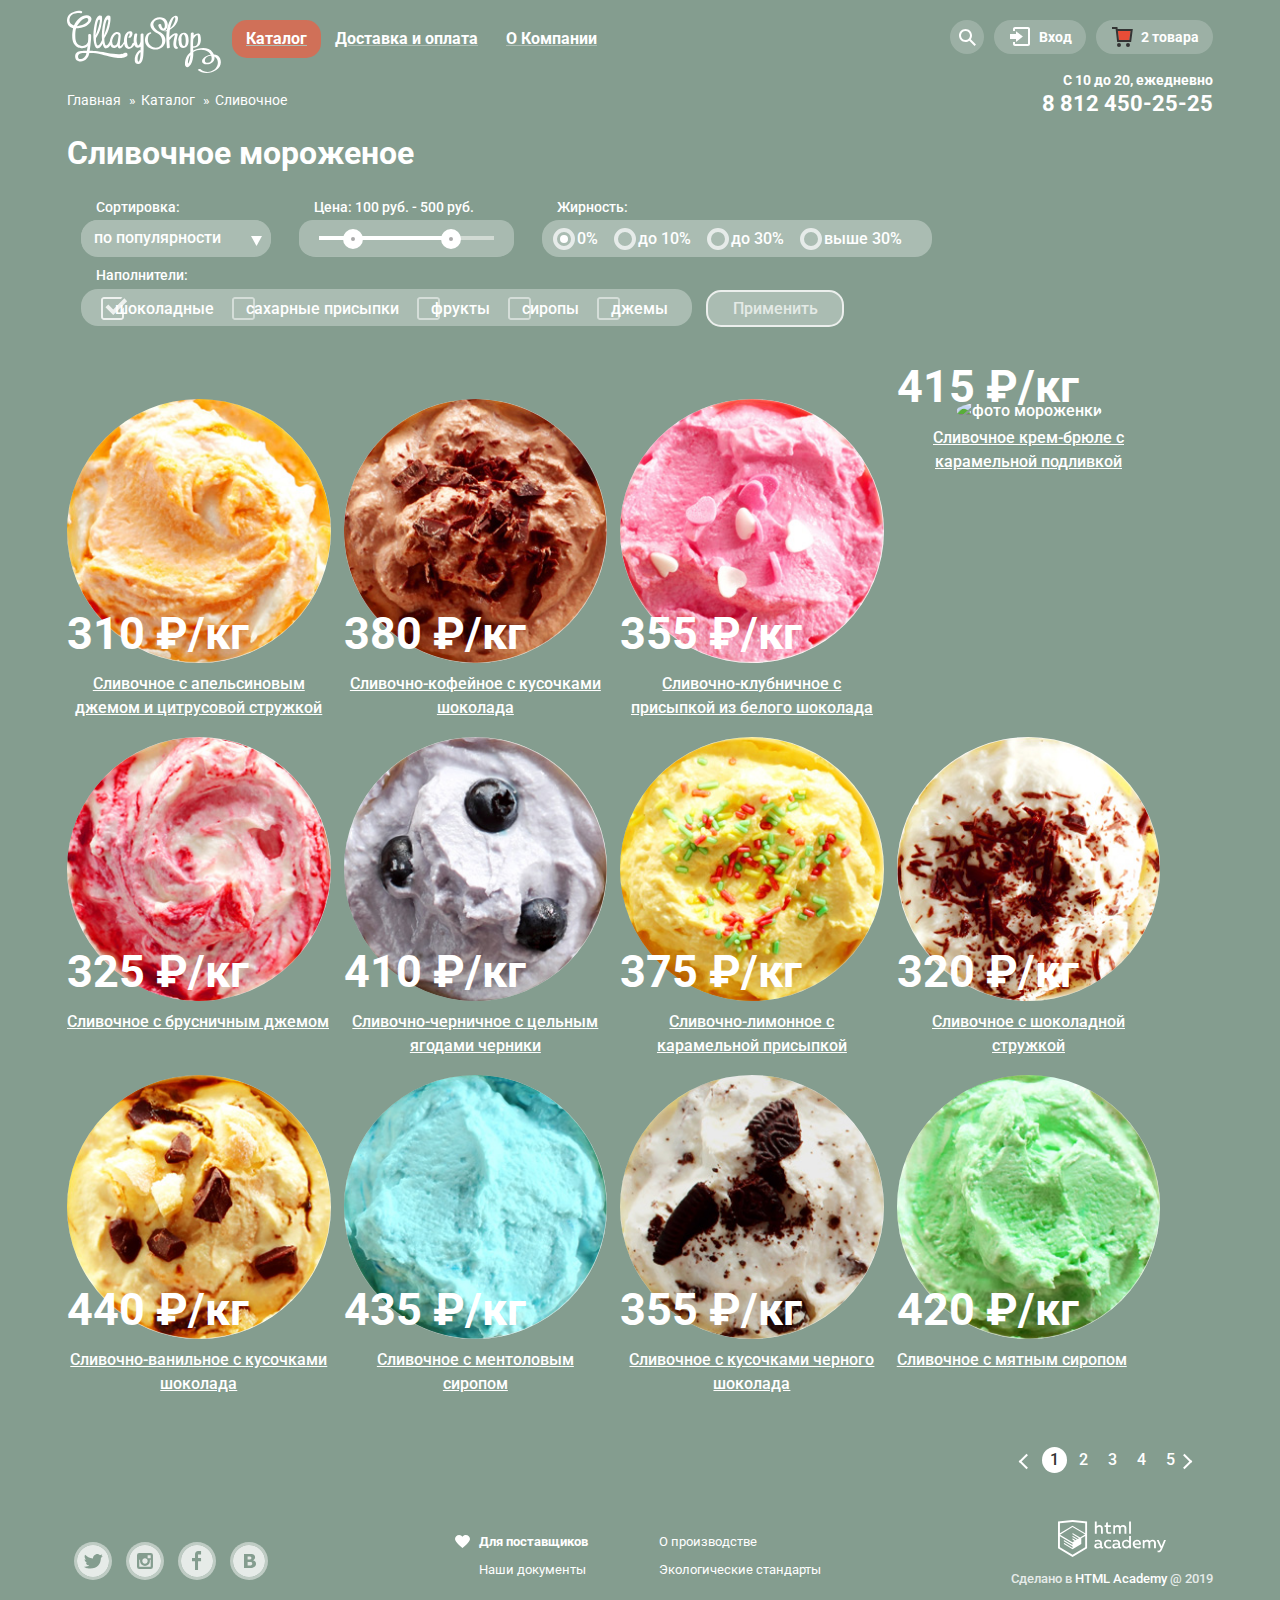
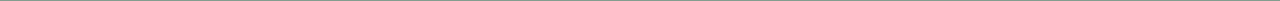
==== catalog.html @ 989cb45f "fixing Б14" ====
<!DOCTYPE html>
<html lang="ru">

<head>
  <meta charset="utf-8">
  <title>Глейси: каталог</title>
  <link href="https://fonts.googleapis.com/css?family=Roboto:400,500,700&amp;subset=cyrillic" rel="stylesheet">
  <link href="css/normalize.css" rel="stylesheet">
  <link href="css/style.css" rel="stylesheet">
</head>

<body class="catalog-body">
  <div class="container">
    <header class="main-header">
      <nav class="main-navigation">
        <a class="main-header-logo" href="index.html">
          <img src="img/logo.svg" alt="Логотип Глейси" width="154" height="64">
        </a>
        <ul class="site-navigation">
          <li>
            <div class="catalog-dropdown">
              <a class="site-navigation-items catalog-a" href="catalog.html">Каталог</a>
              <div class="dropdown-wrapper">
                <ul class="catalog-dropdown-items">
                  <li class="catalog-categories"><a href="#">Новинки</a></li>
                  <li class="catalog-categories"><a href="catalog.html">Сливочное</a></li>
                  <li class="catalog-categories"><a href="#">Шербеты</a></li>
                  <li class="catalog-categories"><a href="#">Фруктовый лед</a></li>
                  <li class="catalog-categories"><a href="#">Мелорин</a></li>
                </ul>
              </div>
            </div>
          </li>
          <li><a class="site-navigation-items" href="delivery">Доставка и оплата</a></li>
          <li><a class="site-navigation-items" href="about-us">О Компании</a></li>
        </ul>
        <ul class="user-navigation">
          <li>
            <div class="search-dropdown">
              <a class="user-navigation-item button-search" href="http://search.html"></a>
              <div class="dropdown-wrapper">
                <form class="search-form" method="get" action="http://search.html">
                  <input type="text" class="search-input" placeholder="Что ищем?">
                </form>
              </div>
            </div>
          </li>
          <li>
            <div class="login-dropdown">
              <a class="user-navigation-item login-link" href="http://search.html">Вход</a>
              <div class="dropdown-wrapper">
                <form class="login-form" method="get" action="http://search.html">
                  <div class="form-user-container">
                    <p>
                      <label for="login-user" hidden="">Электронная почта</label>
                      <input type="text" id="login-user" name="login" placeholder="Электронная почта">
                    </p>
                    <p>
                      <label for="user-password" hidden="">Пароль</label>
                      <input id="user-password" type="password" name="password" placeholder="Пароль">
                    </p>
                  </div>
                  <div class="login-actions">
                    <button class="big-red-button" type="submit">Войти</button>
                    <div class="login-form-links">
                      <a class="login-form-link" href="#">Забыли пароль?</a>
                      <a class="login-form-link" href="#">Новая регистрация</a>
                    </div>
                  </div>
                </form>
              </div>
            </div>
          </li>
          <li>
            <div class="cart-dropdown">
              <a class="user-navigation-item cart-button" href="cart.html">2 товара</a>
              <div class="dropdown-wrapper">
                <div class="cart-form">
                  <table class="cart-form-body">
                    <tr class="product-in-cart">
                      <td class="cart-delete-col">
                        <button class="cart-delete-btn">Удалить</button>
                      </td>
                      <td class="cart-product-preview">
                        <img src="img/cart-preview1.png" alt="Пломбир с апельсиновым джемом" width="33" height="33">
                      </td>
                      <td class="cart-product-name">Пломбир с апельсиновым джемом</td>
                      <td class="cart-product-price">
                        1.5 кг x
                        <span class="cart-product-amount">200р</span>
                      </td>
                      <td class="cart-product-total">300 р.</td>
                    </tr>
                    <tr class="product-in-cart">
                      <td class="cart-delete-col">
                        <button class="cart-delete-btn">Удалить</button>
                      </td>
                      <td class="cart-product-preview">
                        <img src="img/cart-preview2.png" alt="Клубничный пломбир с присыпкой из белого шоколада" width="33" height="33">
                      </td>
                      <td class="cart-product-name">Клубничный пломбир с присыпкой из белого шоколада</td>
                      <td class="cart-product-price">
                        1.5 кг x
                        <span class="cart-product-amount">300р</span>
                      </td>
                      <td class="cart-product-total">450 р.</td>
                    </tr>
                  </table>
                  <div class="cart-total">
                    <p>Итого: 750 руб.</p>
                  </div>
                  <a class="cart-checkout" href="checkout">Оформить заказ</a>
                </div>
              </div>
            </div>
          </li>
        </ul>
        <div class="time-tel">
          <p class="time">С 10 до 20, ежедневно</p>
          <a class="telephone" href="tel:88124502525">8 812 450-25-25</a>
        </div>
      </nav>
    </header>
  </div>
  <main class="container">
    <section class="navigation-top">
      <h2 class="visually-hidden">Навигация</h2>
      <ul class="breadcrumbs">
        <li><a class="active" href="#">Главная</a></li>
        <li><a class="active" href="#">Каталог</a></li>
        <li><a>Сливочное</a></li>
      </ul>
    </section>

    <section class="catalog">
      <h1 class="icecream-category">Сливочное мороженое</h1>
      <div class="catalog-filter">
        <h3 class="visually-hidden">Отфильтровать список:</h3>
        <form class="filter-form" action="/" method="get">
          <fieldset class="filter-form-item">
            <legend class="filter-form-title">Cортировка:</legend>
            <div class="filter-control-wrapper">

              <select class="filter-form-sort" name="sort">
              <option value="popular">по популярности</option>
              <option value="сheap">cначала недорогие</option>
              <option value="expensive">cначала дорогие</option>
              <option value="fat">по жирности</option>
            </select></div>
          </fieldset>
          <fieldset class="filter-form-item">
            <legend class="filter-form-title">Цена: 100 руб. - 500 руб.</legend>
            <div class="filter-control-wrapper">
              <div class="range-filter">
                <div class="range-controls">
                  <div class="scale">
                    <div class="bar"></div>
                  </div>
                  <div class="toggle toggle-max"></div>
                  <div class="toggle toggle-min"></div>
                </div>
              </div>
            </div>
          </fieldset>
          <fieldset class="filter-form-item">
            <legend class="filter-form-title">Жирность:</legend>
            <div class="filter-control-wrapper">
              <div class="filter-form-fat">
                <label class="filter-form-radio">0%
                  <input type="radio" name="fat" value="0" checked>
                  <span class="filter-form-radio-icon"></span>                
                  <span class="checkmark"></span>
              </label>
                <label class="filter-form-radio">до 10%
                <input type="radio" name="fat" value="0">
                <span class="filter-form-radio-icon"></span>
                <span class="checkmark"></span>
              </label>
                <label class="filter-form-radio">до 30%
                  <input type="radio" name="fat" value="0">
                  <span class="filter-form-radio-icon"></span>
                  <span class="checkmark"></span>
                </label>
                <label class="filter-form-radio">выше 30%
                <input type="radio" name="fat" value="0">
                <span class="filter-form-radio-icon"></span>
                <span class="checkmark"></span>
              </label>
              </div>
            </div>
          </fieldset>


          <fieldset class="filter-form-item">
            <legend class="filter-form-title">Наполнители:</legend>
            <div class="filter-control-wrapper fillers-checkboxes">

              <label class="filter-checkbox-control">
                <input type="checkbox" name="filler-chocolate" checked>
                <span class="filter-form-checkbox-label">шоколадные</span>
              </label>

              <label class="filter-checkbox-control">
                <input type="checkbox" name="filler-sugar">
                <span class="filter-form-checkbox-label">сахарные присыпки</span>
              </label>

              <label class="filter-checkbox-control">
                <input type="checkbox" name="filler-fruit">
                <span class="filter-form-checkbox-label">фрукты</span>
              </label>

              <label class="filter-checkbox-control">
                <input type="checkbox" name="filler-syrup">
                <span class="filter-form-checkbox-label">сиропы</span>
              </label>

              <label class="filter-checkbox-control">
                <input type="checkbox" name="filler-jam">
                <span class="filter-form-checkbox-label">джемы</span>
              </label>

            </div>
          </fieldset>


          <input class="filter-form-botton" type="submit" value="Применить">
        </form>
      </div>



      <section class="item-cards">
        <h2 class="visually-hidden">Карточки товаров</h2>
        <div class="item-cards-table">
          <div class="icecream-card">
            <img src="img/icecream-orange.jpg" alt="фото мороженки">
            <p class="card-price">310 ₽/кг</p>
            <a class="card-name">Сливочное c апельсиновым джемом и цитрусовой стружкой</a>
            <div class="hover-product-wrap"><a class="button-preview" href="#">Быстрый просмотр</a></div>
          </div>
          <div class="icecream-card">
            <img src="img/icecream-coffee.jpg" alt="фото мороженки">
            <p class="card-price">380 ₽/кг</p>
            <a class="card-name">Сливочно-кофейное с кусочками шоколада</a>
            <div class="hover-product-wrap"><a class="button-preview" href="#">Быстрый просмотр</a></div>
          </div>
          <div class="icecream-card">
            <img src="img/icecream-strawberry.jpg" alt="фото мороженки">
            <p class="card-price">355 ₽/кг</p>
            <a class="card-name">Сливочно-клубничное с присыпкой из белого шоколада</a>
            <div class="hover-product-wrap"><a class="button-preview" href="#">Быстрый просмотр</a></div>
          </div>
          <div class="icecream-card">
            <img src="img/icecream-creme-brulee.jpg" alt="фото мороженки">
            <p class="card-price">415 ₽/кг</p>
            <a class="card-name">Сливочное крем-брюле с карамельной подливкой</a>
            <div class="hover-product-wrap"><a class="button-preview" href="#">Быстрый просмотр</a></div>
          </div>
          <div class="icecream-card">
            <img src="img/icecream-cowberry.jpg" alt="фото мороженки">
            <p class="card-price">325 ₽/кг</p>
            <a class="card-name">Сливочное c брусничным джемом</a>
            <div class="hover-product-wrap"><a class="button-preview" href="#">Быстрый просмотр</a></div>
          </div>
          <div class="icecream-card">
            <img src="img/icecream-blueberries.jpg" alt="фото мороженки">
            <p class="card-price">410 ₽/кг</p>
            <a class="card-name">Сливочно-черничное с цельным ягодами черники</a>
            <div class="hover-product-wrap"><a class="button-preview" href="#">Быстрый просмотр</a></div>
          </div>
          <div class="icecream-card">
            <img src="img/icecream-lemon.jpg" alt="фото мороженки">
            <p class="card-price">375 ₽/кг</p>
            <a class="card-name">Сливочно-лимонное с карамельной присыпкой</a>
            <div class="hover-product-wrap"><a class="button-preview" href="#">Быстрый просмотр</a></div>
          </div>
          <div class="icecream-card">
            <img src="img/icecream-chocolate-chips.jpg" alt="фото мороженки">
            <p class="card-price">320 ₽/кг</p>
            <a class="card-name">Сливочное с шоколадной стружкой</a>
            <div class="hover-product-wrap"><a class="button-preview" href="#">Быстрый просмотр</a></div>
          </div>
          <div class="icecream-card">
            <img src="img/icecream-vanilla.jpg" alt="фото мороженки">
            <p class="card-price">440 ₽/кг</p>
            <a class="card-name">Сливочно-ванильное с кусочками шоколада</a>
            <div class="hover-product-wrap"><a class="button-preview" href="#">Быстрый просмотр</a></div>
          </div>
          <div class="icecream-card">
            <img src="img/icecream-menthol.jpg" alt="фото мороженки">
            <p class="card-price">435 ₽/кг</p>
            <a class="card-name">Сливочное с ментоловым сиропом</a>
            <div class="hover-product-wrap"><a class="button-preview" href="#">Быстрый просмотр</a></div>
          </div>
          <div class="icecream-card">
            <img src="img/icecream-piece-black-chocolate.jpg" alt="фото мороженки">
            <p class="card-price">355 ₽/кг</p>
            <a class="card-name">Сливочное с кусочками черного шоколада</a>
            <div class="hover-product-wrap"><a class="button-preview" href="#">Быстрый просмотр</a></div>
          </div>
          <div class="icecream-card">
            <img src="img/icecream-mint.jpg" alt="фото мороженки">
            <p class="card-price">420 ₽/кг</p>
            <a class="card-name">Сливочное с мятным сиропом</a>
            <div class="hover-product-wrap"><a class="button-preview" href="#">Быстрый просмотр</a></div>
          </div>
        </div>
      </section>
      <div class="paginator">
        <a class="previous-page disabled"></a>
        <a class="page page-1 current-page">1</a>
        <a class="page page-2" href="#">2</a>
        <a class="page page-3" href="#">3</a>
        <a class="page page-4" href="#">4</a>
        <a class="page page-5" href="#">5</a>
        <a class="next-page" href="#"></a>
      </div>
    </section>
  </main>

  <div class="container">
    <footer class="main-footer">
      <div class="footer-social">
        <div>
          <a class="social-button twitter" href="#"></a>
        </div>
        <div>
          <a class="social-button instagram" href="#"></a>
        </div>
        <div>
          <a class="social-button fb" href="#"></a>
        </div>
        <div>
          <a class="social-button vk" href="#"></a>
        </div>
      </div>
      <div class="footer-info">
        <ul class="flex-container-footer-info">
          <li><a class="info-link heart" href="#">Для поставщиков</a></li>
          <li><a class="info-link" href="#">О производстве</a></li>
          <li><a class="info-link" href="#">Наши документы</a></li>
          <li><a class="info-link" href="#">Экологические стандарты</a></li>
        </ul>
      </div>
      <div class="footer-copyright">
        <p>Сделано в <a class="HTML-Academy" href="https://htmlacademy.ru">HTML
                Academy</a> @ 2019</p>
        <img src="img/logo-htmlacademy.svg" alt="логотип htmlacademy" width="108" height="39">
      </div>
    </footer>
  </div>
</body>

</html>
---- css/style.css ----
body {
  min-width: 1200px;
  margin: 0;
  font-family: "Roboto", Arial, sans-serif;
  font-size: 16px;
  line-height: 1.5;
  font-weight: 500;
  color: #ffffff;
  background-color: #849d8f;
}

a {
  text-decoration: none;
  color: #ffffff;
}

.main-header {
  padding-top: 10px;
}

.container {
  width: 1146px;
  margin: 0 auto;
  padding: 0 10px;
}

.main-slider {
  font-size: 18px;
  line-height: 1.2;
  font-family: Roboto, "Arial", sans-serif;
}

.site-wrapper {
  min-width: 940px;
  background-color: #849d8f;
  background-image: url(../img/slider-item1.png);
  background-position: top center;
  background-repeat: no-repeat;
  -webkit-transition: background-image 0.5s ease, background-color 0.5s ease;
  -o-transition: background-image 0.5s ease, background-color 0.5s ease;
  transition: background-image 0.5s ease, background-color 0.5s ease;
}

.site-wrapper::before,
.site-wrapper::after {
  content: "";
  visibility: hidden;
}

.site-wrapper::before {
  background-image: url(../img/slider-item2.png);
}

.site-wrapper::after {
  background-image: url(../img/slider-item3.png);
}

.main-slider {
  position: relative;
  padding-top: 321px;
  margin-bottom: 40px;
  text-align: center;
  color: #ffffff;
}

.slider-list {
  margin: 0;
  padding: 0;
  list-style: none;
}

.slide {
  display: none;
}

.slide-title {
  width: 700px;
  margin: 0 auto;
  margin-bottom: 27px;
  font-size: 60px;
  line-height: 60px;
  font-weight: 800;
}

.slide-button {
  display: inline-block;
  vertical-align: top;
  padding: 12px 44px;
  font-weight: 600;
  font-size: 31px;
  line-height: 41px;
  text-align: center;
  color: #ffffff;
  text-decoration: none;
  text-shadow: 0 2px 5px rgba(160, 32, 11, 0.76);
  background: #f26843;
  background: -webkit-gradient(linear, left top, left bottom, from(#f26843), to(#e74a35));
  background: -webkit-linear-gradient(top, #f26843 0%, #e74a35 100%);
  background: -o-linear-gradient(top, #f26843 0%, #e74a35 100%);
  background: linear-gradient(to bottom, #f26843 0%, #e74a35 100%);
  border-radius: 50px;
  -webkit-box-shadow: 0 2px 2px rgba(172, 16, 0, 0.64);
  box-shadow: 0 2px 2px rgba(172, 16, 0, 0.64);
  border: none;
  cursor: pointer;
}

.slide-button:hover {
  background: -webkit-gradient(linear, left top, left bottom, from(#f58669), to(#ec6f5e));
  background: -webkit-linear-gradient(top, #f58669 0%, #ec6f5e 100%);
  background: -o-linear-gradient(top, #f58669 0%, #ec6f5e 100%);
  background: linear-gradient(to bottom, #f58669 0%, #ec6f5e 100%);
  -webkit-box-shadow: 0 2px 2px rgba(172, 16, 0, 1);
  box-shadow: 0 2px 2px rgba(172, 16, 0, 1);
}

.slide-button:active {
  background: -webkit-gradient(linear, left top, left bottom, from(#d84732), to(#e1613e));
  background: -webkit-linear-gradient(top, #d84732 0%, #e1613e 100%);
  background: -o-linear-gradient(top, #d84732 0%, #e1613e 100%);
  background: linear-gradient(to bottom, #d84732 0%, #e1613e 100%);
  -webkit-box-shadow: inset 0 2px 2px rgba(172, 16, 0, 1);
  box-shadow: inset 0 2px 2px rgba(172, 16, 0, 1);
}

.slider-controls {
  position: absolute;
  bottom: 63px;
  left: 0;
  z-index: 20;
  font-size: 0;
}

.slider-controls label {
  display: inline-block;
  vertical-align: middle;
  width: 17px;
  height: 17px;
  margin-right: 8px;
  vertical-align: top;
  background-color: transparent;
  border: 2px solid #ffffff;
  border-radius: 50%;
  cursor: pointer;
}

.product-1:checked~.site-wrapper {
  background-color: #849d8f;
  background-image: url(../img/slider-item1.png);
}

.product-2:checked~.site-wrapper {
  background-color: #8996a6;
  background-image: url(../img/slider-item2.png);
}

.product-3:checked~.site-wrapper {
  background-color: #9d8b84;
  background-image: url(../img/slider-item3.png);
}

.product-1:checked~.site-wrapper .slide1,
.product-2:checked~.site-wrapper .slide2,
.product-3:checked~.site-wrapper .slide3 {
  display: block;
}

.product-1:checked~.site-wrapper label[for="product-1"],
.product-2:checked~.site-wrapper label[for="product-2"],
.product-3:checked~.site-wrapper label[for="product-3"] {
  background-color: #ffffff;
}

.main-navigation {
  display: -webkit-box;
  display: -ms-flexbox;
  display: flex;
  -ms-flex-wrap: wrap;
  flex-wrap: wrap;
  font-weight: 700;
  font-size: 16px;
  line-height: 18px;
  -webkit-box-pack: justify;
  -ms-flex-pack: justify;
  justify-content: space-between;
  position: relative;
  color: #ffffff;
}

.site-navigation,
.user-navigation {
  list-style: none;
  margin: 0;
  padding: 0;
  margin-left: 11px;
  margin-top: 10px;
}

.site-navigation {
  display: -webkit-box;
  display: -ms-flexbox;
  display: flex;
  -ms-flex-wrap: wrap;
  flex-wrap: wrap;
  margin-right: auto;
}

.user-navigation {
  display: -webkit-inline-box;
  display: -ms-inline-flexbox;
  display: inline-flex;
  -ms-flex-wrap: wrap;
  flex-wrap: wrap;
  max-width: 400px;
  font-size: 14px;
  line-height: 16px;
  position: absolute;
  right: 0;
}

.user-navigation li {
  margin-left: 10px;
}

.user-navigation .login-link,
.user-navigation .button-search,
.user-navigation .cart-button,
.cart-delete-btn {
  position: relative;
}

.time-tel {
  display: -webkit-box;
  display: -ms-flexbox;
  display: flex;
  text-align: right;
  font-weight: 700;
  top: 48px;
  position: relative;
  -webkit-box-orient: vertical;
  -webkit-box-direction: normal;
  -ms-flex-direction: column;
  flex-direction: column;
}

.time-tel p {
  font-size: 14px;
  line-height: 16px;
  margin-bottom: 4px;
}

.time-tel a {
  font-size: 22px;
  line-height: 24px;
  color: #ffffff;
}

.button-search::before,
.login-link::before,
.cart-button::before,
.cart-delete-btn::before,
.feedback-form-close::before {
  content: "";
  position: absolute;
  width: 21px;
  height: 20px;
  background-repeat: no-repeat;
  background-position: 0 0;
}

.button-search::before {
  background-image: url(../img/loupe-white.svg);
  top: 9px;
  left: 9px;
}

.login-link::before {
  background-image: url(../img/entrance-white.svg);
  top: 7px;
  left: 16px;
}

.cart-button::before {
  background-image: url(../img/basket.svg);
  top: 7px;
  left: 16px;
}

.cart-button,
.login-link {
  border-radius: 20px;
  background-color: rgba(255, 255, 255, .2);
}

.cart-delete-col {
  width: 20px;
}

.cart-product-preview {
  width: 45px;
}

.cart-product-name {
  width: 250px;
}

.cart-product-price {
  width: 120px;
}

.cart-product-amount {
  width: 70px;
}

.site-navigation-items {
  display: inline-block;
  vertical-align: middle;
  text-decoration: underline;
  padding: 10px 14px;
  color: #ffffff;
  border-radius: 15px;
  text-decoration: underline;
  -webkit-text-decoration-color: #adbdb4;
  text-decoration-color: #adbdb4;
}

.user-navigation-item {
  display: inline-block;
  vertical-align: middle;
  text-decoration: underline;
  padding: 9px 14px 9px 45px;
  color: #ffffff;
}

.button-search {
  padding: 17px;
  border-radius: 50%;
  background-color: rgba(255, 255, 255, .2);
}

.site-navigation-items:focus,
.site-navigation-items:hover {
  color: #323232;
  background-color: #ffffff;
  text-decoration: none;
}

.site-navigation-items:focus {
  -webkit-box-shadow: inset 0 1px 2px 0 #696969;
  box-shadow: inset 0 1px 2px 0 #696969;
  text-decoration: none;
}

.catalog-body .catalog-a {
  background-color: #d07058;
}

.breadcrumbs {
  display: -webkit-box;
  display: -ms-flexbox;
  display: flex;
  width: 220px;
  -webkit-box-pack: justify;
  -ms-flex-pack: justify;
  justify-content: space-between;
  font-size: 14px;
  line-height: 16px;
  font-weight: 400;
  list-style-type: none;
  padding-left: 0;
}

.breadcrumbs a:nth-child(3) {
  color: #ffffff;
  border-bottom: 1px solid rgba(255, 255, 255, .3)
}

.active::after {
  content: "»";
  position: relative;
  right: -8px;
}

.active:hover,
.active:focus {
  background-color: transparent;
  color: #ffbc9e;
}

.filter-form-botton,
.filter-form-sort,
.filter-control-wrapper {
  height: 37px;
  border-radius: 17px;
  margin: 0;
  padding: 0;
  background-color: #aabcb2;
}

.filter-form {
  margin-bottom: 56px;
  font-size: 0;
}

.filter-form-item {
  display: inline-block;
  vertical-align: top;
  font-size: 16px;
  line-height: 18px;
  font-weight: 500;
  border: none;
  color: #ffffff;
  cursor: pointer;
  -webkit-box-pack: justify;
  -ms-flex-pack: justify;
  justify-content: space-between;
}

.filter-form-sort:focus,
.filter-form-sort:hover {
  color: #323232;
  background: url("../img/icon-down-dir.svg") no-repeat right #aabcb2;
  background-position: 95% 60%;
}

.filter-form-sort {
  height: 36px;
  padding: 0 25px 0 13px;
  color: #fff;
  border: none;
  cursor: pointer;
  text-align: left;
  font-size: 16px;
  line-height: 18px;
  font-weight: 500;
  background: url("../img/icon-down-dir-white.svg") no-repeat right #aabcb2;
  background-position: 95% 60%;
  min-width: 190px;
  -moz-appearance: none;
  -webkit-appearance: none;
}

.filter-form-sort::-ms-expand {
  display: none;
}

.filter-form-sort:focus {
  background-color: #fff;
}

.filter-form-sort option {
  font-size: 14px;
  line-height: 16px;
  font-weight: 400;
  background-color: #fff;
}

.filter-form-fat {
  display: -webkit-box;
  display: -ms-flexbox;
  display: flex;
  padding-left: 25px;
  padding-top: 10px;
}

.filter-form-radio {
  display: -webkit-box;
  display: -ms-flexbox;
  display: flex;
  position: relative;
  cursor: pointer;
  -webkit-user-select: none;
  -moz-user-select: none;
  -ms-user-select: none;
  user-select: none;
  padding-left: 10px;
  margin-right: 30px;
}

.filter-form-radio input {
  display: none;
  cursor: pointer;
}

.checkmark {
  position: absolute;
  top: -2px;
  left: -14px;
  height: 14px;
  width: 14px;
  background-color: transparent;
  border: 4px solid #e6ebe9;
  border-radius: 50%;
}

.filter-form-radio:hover input~.checkmark {
  border: 4px solid #fff;
}

.checkmark:after {
  content: "";
  position: absolute;
  display: none;
}

.filter-form-radio input:checked~.checkmark:after {
  display: block;
}

.filter-form-radio .checkmark:after {
  top: 3px;
  left: 3px;
  width: 8px;
  height: 8px;
  border-radius: 50%;
  background: white;
}

.fillers-checkboxes {
  padding: 10px 0 0 30px;
  height: 27px;
}

.filter-checkbox-control {
  position: relative;
  display: inline-block;
  vertical-align: middle;
  cursor: pointer;
  -webkit-user-select: none;
  -moz-user-select: none;
  -ms-user-select: none;
  user-select: none;
  margin-right: 24px
}

.filter-checkbox-control input {
  opacity: 0;
  cursor: pointer;
  height: 0;
  width: 0;
}

.filter-form-checkbox-label::before {
  position: absolute;
  background-image: url(../img/checkbox-off.svg);
  left: -10px;
  top: -3px;
  content: "";
  width: 23px;
  height: 23px;
  opacity: 0.5;
}

.filter-form-checkbox-label:hover::before,
.filter-form-checkbox-label:focus::before {
  opacity: 1;
}

.filter-checkbox-control input:checked~.filter-form-checkbox-label::before {
  position: absolute;
  background-image: url(../img/checkbox-on.svg);
  left: -10px;
  top: -3px;
  content: "";
  width: 27px;
  height: 23px;
  opacity: 0.8;
}

.filter-checkbox-control input:checked~.filter-form-checkbox-label:hover::before,
.filter-checkbox-control input:checked~.filter-form-checkbox-label:focus::before {
  opacity: 1;
}

.filter-form-botton {
  font-size: 16px;
  line-height: 18px;
  font-weight: 500;
  color: #e4eae6;
  padding: 7px 24px 7px 25px;
  margin: 23px 0 0;
  border-radius: 15px;
  border: 2px solid#ecefed;
  cursor: pointer;
}

.filter-form-botton:hover {
  color: #353535;
  background-color: #fbfcfb;
  -webkit-box-shadow: inset 0 1px 2px 0 #fbfcfb;
  box-shadow: inset 0 1px 2px 0 #fbfcfb;
}

.filter-form-botton:focus {
  color: #353535;
  background-color: #eaeaea;
  border: none;
  -webkit-box-shadow: inset 0 1px 2px 0 #696969;
  box-shadow: inset 0 1px 2px 0 #696969;
}

.login-link:hover::before {
  background-image: url(../img/entrance.svg);
}

.button-search:hover::before {
  background-image: url(../img/loupe-black.svg);
}

.cart-button:hover::before {
  background-image: url(../img/basket-black.svg);
}

.catalog-body .cart-button::before {
  background-image: url(../img/basket-red.svg);
}

.filter-item {
  display: -webkit-inline-box;
  display: -ms-inline-flexbox;
  display: inline-flex;
  margin: 0;
  padding: 0;
  border: none;
}

.range-filter {
  width: 215px;
}

.filter-form-title {
  padding-left: 15px;
  font-size: 14px;
  line-height: 16px;
  text-transform: inherit;
}

.range-controls {
  position: relative;
  height: 20px;
  padding-top: 16px;
  padding-right: 20px;
  padding-left: 20px;
  border-radius: 14px;
  background-color: #a8bab0;
  cursor: pointer;
}

.range-controls .scale {
  height: 4px;
  background: #d1dad3;
}

.range-controls .bar {
  width: 70%;
  height: 4px;
  background: #ffffff;
}

.range-controls .toggle {
  position: absolute;
  top: 9px;
  width: 4px;
  height: 4px;
  padding: 0;
  border-radius: 50%;
  border: 8px solid #ffffff;
  background-color: #ababab;
  cursor: pointer;
}

.range-controls .toggle:hover {
  top: 7px;
  border: 10px solid #ffffff;
  margin-left: -1px;
}

.range-controls .toggle-max {
  left: 142px;
}

.range-controls .toggle-min {
  left: 44px;
}

.container index-content {
  width: 1160px;
  margin: 0 auto;
  padding: 0 2.3%;
}

.baners {
  display: -webkit-box;
  display: -ms-flexbox;
  display: flex;
  min-height: 230px;
  padding: 0;
  margin-top: 10px;
  margin-bottom: 33px;
}

.promo-cards-items {
  display: -webkit-box;
  display: -ms-flexbox;
  display: flex;
  -webkit-box-pack: justify;
  -ms-flex-pack: justify;
  justify-content: space-between;
  float: none;
  margin-bottom: 40px;
}

.promo-cards-raspberries,
.promo-cards-chocolate {
  display: -webkit-box;
  display: -ms-flexbox;
  display: flex;
  width: 48.9%;
  -webkit-box-sizing: border-box;
  box-sizing: border-box;
  position: relative;
  margin: 0 0 20px;
  background-position: center center;
  background-repeat: no-repeat;
  border-radius: 15px;
  padding: 10px 20px 60px;
}

.promo-cards-raspberries {
  background-image: url(../img//raspberries.png);
}

.promo-cards-chocolate {
  background-image: url(../img//chocolate.png);
}

.promo-raspberries-content h3,
.promo-chocolate-content h3 {
  font-size: 35px;
  line-height: 41px;
  font-weight: bold;
  margin-top: 10px;
  margin-bottom: 20px;
}

.promo-button {
  display: inline-block;
  vertical-align: top;
  position: absolute;
  right: 20px;
  bottom: 24px;
  padding: 8px 23px 12px;
  border-radius: 25px;
  text-decoration: none;
  -webkit-box-shadow: 0 2px 2px rgba(172, 16, 0, .64);
  box-shadow: 0 2px 2px rgba(172, 16, 0, .64);
  text-shadow: 0 2px 5px rgba(160, 32, 11, .76);
  text-align: center;
  color: #ffffff;
  background: #f26843;
}

.assortment-index {
  display: -webkit-box;
  display: -ms-flexbox;
  display: flex;
  font-size: 0;
  margin-right: 10px;
}

.advantages {
  background-image: url(../img/waffles-background.png);
  font-weight: 400;
  font-size: 16px;
  line-height: 22px;
  margin-top: 10px;
  border-radius: 14px;
  color: #323232;
  background-color: #ffffff;
  max-height: 306px;
  margin-bottom: 15px;
}

.advantages .specification-shop {
  display: -webkit-box;
  display: -ms-flexbox;
  display: flex;
  font-size: 24px;
  line-height: 30px;
  margin-top: 0px;
  margin-bottom: 9px;
  padding-left: 20px;
  padding-top: 40px;
}

.excellence {
  display: -webkit-box;
  display: -ms-flexbox;
  display: flex;
  -webkit-box-orient: horizontal;
  -webkit-box-direction: normal;
  -ms-flex-direction: row;
  flex-direction: row;
  -ms-flex-wrap: wrap;
  flex-wrap: wrap;
}

.excellence li {
  position: relative;
  display: inline-block;
  vertical-align: middle;
  width: 48.9%;
  list-style-type: none;
  background-repeat: no-repeat;
  padding: 12px 8px 10px 60px;
  -webkit-box-sizing: border-box;
  box-sizing: border-box;
}

.about-us-ice-cream {
  background-image: url(../img/ice-cream.svg);
  margin-left: -20px;
}

.about-us-eco {
  background-image: url(../img/eco.svg);
  margin-left: -20px;
}

.about-us-cows {
  background-image: url(../img/cow.svg);
  margin-left: -20px;
}

.about-us-thermometer {
  background-image: url(../img/thermometer.svg);
  margin-left: -20px;
}

.blog-newsletter {
  display: -webkit-box;
  display: -ms-flexbox;
  display: flex;
  -webkit-box-pack: justify;
  -ms-flex-pack: justify;
  justify-content: space-between;
}

.blog {
  width: 48.8%;
  font-size: 16px;
  line-height: 22px;
  border-radius: 15px;
  border-width: 1px;
  border-style: solid;
  padding-left: 20px;
  -webkit-box-sizing: border-box;
  box-sizing: border-box;
  background-image: url(../img/strawberry-background.jpg);
  background-color: #ffffff;
  color: #323232;
}

.blog a {
  font-size: 24px;
  line-height: 30px;
  text-decoration: underline;
  background-color: #ffffff;
  padding-right: 40%;
  color: #323232;
}

.newsletter {
  width: 48.8%;
  height: 200px;
  border-radius: 15px;
  background-image: url(https://htmlacademy-htmlcss.github.io/924839-gllacy/5/img/bg-post.svg);
  color: #5a5a5a;
  background-color: #f8f7f4;
}

.newsletter>.mail-form {
  margin: 6px;
  padding: 10px 10px 30px 20px;
  border-radius: 15px;
  background-color: #f8f7f4;
  display: -webkit-box;
  display: -ms-flexbox;
  display: flex;
  -ms-flex-wrap: wrap;
  flex-wrap: wrap;
}

.user-mail {
  -webkit-box-flex: 2;
  -ms-flex: 2;
  flex: 2;
  margin-right: 10px;
}

.mail-form button {
  margin-right: 14px;
}

.map {
  position: relative;
  margin: 0;
  min-width: 1200px;
  margin-left: -10px;
}

.container-address {
  max-width: 300px;
  min-height: 300px;
  display: -webkit-box;
  display: -ms-flexbox;
  display: flex;
  -webkit-box-pack: end;
  -ms-flex-pack: end;
  justify-content: flex-end;
  position: absolute;
  right: 27px;
  top: 62px;
  border-radius: 14px;
  background-color: #fefefe;
}

.store-address {
  display: -webkit-box;
  display: -ms-flexbox;
  display: flex;
  -webkit-box-orient: vertical;
  -webkit-box-direction: normal;
  -ms-flex-direction: column;
  flex-direction: column;
  padding: 25px;
  color: #323232;
}

.store-address .address-small {
  font-weight: 400;
  font-size: 14px;
  line-height: 20px;
  margin: 0;
}

.store-address .address-big {
  font-weight: 700;
  font-size: 18px;
  line-height: 22px;
  margin: 5px 0;
}

.open-feedback-form {
  padding: 13px 30px;
  border-radius: 25px;
  color: #ffffff;
  background-color: #ec583c;
}

.store-address a {
  position: absolute;
  bottom: 30px;
  border-radius: 20px;
  color: #fefefe;
  background-color: #ef5f3f;
}

.item-cards-table {
  display: -webkit-box;
  display: -ms-flexbox;
  display: flex;
  -ms-flex-wrap: wrap;
  flex-wrap: wrap;
  text-align: center;
  padding: 0;
}

.icecream-card {
  width: 23%;
  position: relative;
  margin-bottom: 10px;
  padding-right: 13px;
  padding-top: 7px;
  border-radius: 5px;
  cursor: pointer;
}

.icecream-card::after {
  background-color: rgba(255, 255, 255, .2);
  border-radius: 5px;
  -webkit-box-shadow: 0 20px 20px rgba(0, 0, 0, .4);
  box-shadow: 0 20px 20px rgba(0, 0, 0, .4);
  content: "";
  display: none;
  height: 405px;
  left: -13px;
  position: absolute;
  top: 0;
  width: 293px;
  opacity: .5;
  z-index: 2;
}

.icecream-card:hover::after {
  display: -webkit-box;
  display: -ms-flexbox;
  display: flex;
}

.img-wrap::before {
  content: "";
  display: -webkit-box;
  display: -ms-flexbox;
  display: flex;
  position: absolute;
  top: 0;
  left: 10px;
  background-image: url(../img/sprite.png);
  background-position: -10px 528px;
  width: 62px;
  height: 62px;
  z-index: 10;
}

.button-preview {
  position: absolute;
  padding: 13px;
  visibility: hidden;
  border-radius: 30px;
  color: #fefefe;
  background-color: #e84d37;
  bottom: -60px;
  width: 61%;
  left: 13%;
}

.icecream-card:hover .button-preview {
  visibility: visible;
  z-index: 1
}

.card-name {
  display: -webkit-box;
  display: -ms-flexbox;
  display: flex;
  position: relative;
  text-decoration: underline;
  text-align: center;
  margin-top: -40px;
}

.card-price {
  display: -webkit-box;
  display: -ms-flexbox;
  display: flex;
  -webkit-box-pack: justify;
  -ms-flex-pack: justify;
  justify-content: space-between;
  position: relative;
  margin-top: -70px;
  text-align: left;
  font-size: 45px;
  font-weight: bold;
}

.icecream-card img {
  max-width: 100%;
  margin: 0px;
  border-radius: 60%;
}

.paginator {
  margin: 20px 9px 47px 945px;
  padding-left: 30px;
  padding-right: 16px;
  padding-top: 21px;
  position: relative;
}

.disabled,
.disabled::before {
  border-color: rgba(255, 255, 255, 0.2);
}

.page {
  display: inline-block;
  vertical-align: top;
  font-size: 16px;
  font-weight: 500;
  line-height: 18px;
  padding: 4px 8px;
  position: relative;
  text-align: center;
  text-decoration: none;
  color: #fff;
  border-radius: 50%;
}

.next-page,
.previous-page {
  border-bottom: 2px solid #fff;
  border-left: 2px solid #fff;
  height: 9px;
  position: absolute;
  top: 30px;
  width: 9px;
}

.previous-page {
  left: 9px;
  -webkit-transform: rotate(45deg);
  -ms-transform: rotate(45deg);
  transform: rotate(45deg);
}

.current-page,
.page .current-page:hover {
  background-color: #fff;
}

.paginator .current-page,
.page:active {
  color: #323232;
}

.next-page {
  right: 14px;
  -webkit-transform: rotate(-135deg);
  -ms-transform: rotate(-135deg);
  transform: rotate(-135deg);
}

.page:hover {
  background-color: rgba(255, 255, 255, 0.2)
}

.page:active {
  background-color: #fcfcfc;
}

.main-footer {
  display: -webkit-box;
  display: -ms-flexbox;
  display: flex;
  -webkit-box-pack: justify;
  -ms-flex-pack: justify;
  justify-content: space-between;
  font-size: 13px;
  line-height: 18px;
  color: #e6ebe9;
}

.footer-social {
  display: -webkit-box;
  display: -ms-flexbox;
  display: flex;
  -webkit-box-align: center;
  -ms-flex-align: center;
  align-items: center;
  width: 200px;
}

.social-button {
  display: inline-block;
  vertical-align: middle;
  height: 32px;
  width: 32px;
  margin: 10px;
  border-radius: 50%;
  -webkit-box-shadow: 0 0 0 3px rgba(255, 255, 255, .6), inset 0 0 0 1px rgba(255, 255, 255, .6);
  box-shadow: 0 0 0 3px rgba(255, 255, 255, .6), inset 0 0 0 1px rgba(255, 255, 255, .6);
  opacity: 0.8;
}

.social-button:hover {
  opacity: 1;
  -webkit-box-shadow: 0 0 0 4px rgba(255, 255, 255, .7), inset 0 0 0 1px rgba(255, 255, 255, .6);
  box-shadow: 0 0 0 4px rgba(255, 255, 255, .7), inset 0 0 0 1px rgba(255, 255, 255, .6);
}

.twitter {
  background-image: url(../img/twitter.svg);
}

.instagram {
  background-image: url(../img/instagram.svg);
}

.fb {
  background-image: url(../img/fb.svg);
}

.vk {
  background-image: url(../img/vk.svg);
}

.footer-info {
  display: -webkit-box;
  display: -ms-flexbox;
  display: flex;
  -ms-flex-wrap: wrap;
  flex-wrap: wrap;
  max-width: 400px;
  font-weight: 400;
}

.flex-container-footer-info {
  display: -webkit-box;
  display: -ms-flexbox;
  display: flex;
  -webkit-box-orient: horizontal;
  -webkit-box-direction: normal;
  -ms-flex-direction: row;
  flex-direction: row;
  -ms-flex-wrap: wrap;
  flex-wrap: wrap;
  position: relative;
}

.flex-container-footer-info li {
  width: 50%;
  list-style-type: none;
}

.heart {
  font-weight: 700;
}

.heart::before {
  content: "";
  position: absolute;
  background-image: url(../img/heart.svg);
  background-repeat: no-repeat;
  background-position: 0 0;
  width: 15px;
  height: 13px;
  top: 2px;
  left: 16px;
}

.footer-social a,
.footer-info a,
.footer-copyright a {
  color: #ffffff;
}

.footer-copyright {
  display: -webkit-box;
  display: -ms-flexbox;
  display: flex;
  -webkit-box-orient: vertical;
  -webkit-box-direction: reverse;
  -ms-flex-direction: column-reverse;
  flex-direction: column-reverse;
  -webkit-box-align: center;
  -ms-flex-align: center;
  align-items: center;
}

.footer-info a:focus,
.footer-copyright a:focus,
.footer-info a:hover,
.footer-copyright a:hover {
  color: #f6b8af;
}

.htmlacademy-button {
  padding: 10px;
  color: #fefefe;
  border-radius: 20px;
}

.htmlacademy-button:hover {
  background-color: #f07962;
  border-radius: 20px;
}

.catalog-dropdown-items,
.cart-form,
.contact-form,
.search-form,
.login-form {
  visibility: hidden;
  z-index: 100;
  position: absolute;
  padding: 0;
  border-radius: 4px;
  background-color: #f8f7f4;
  -webkit-box-shadow: 0 20px 20px 0 rgba(0, 0, 0, .4);
  box-shadow: 0 20px 20px 0 rgba(0, 0, 0, .4);
  cursor: default;
}

.contact-form {
  display: none
}

.catalog-dropdown,
.search-dropdown,
.login-dropdown,
.cart-dropdown {
  position: relative;
}

.login-form {
  padding: 0 20px 18px;
  font-size: 0;
  right: 0;
  display: -webkit-box;
  display: -ms-flexbox;
  display: flex;
  -webkit-box-orient: vertical;
  -webkit-box-direction: normal;
  -ms-flex-direction: column;
  flex-direction: column;
  min-width: 240px;
}

.login-actions {
  display: -webkit-box;
  display: -ms-flexbox;
  display: flex;
  -ms-flex-pack: distribute;
  justify-content: space-around;
}

.login-form-link {
  display: -webkit-box;
  display: -ms-flexbox;
  display: flex;
  -webkit-box-orient: vertical;
  -webkit-box-direction: normal;
  -ms-flex-direction: column;
  flex-direction: column;
  color: #323232;
  font-size: 13px;
  line-height: 21px;
  font-weight: 400;
}

.cart-form {
  right: 0;
  min-width: 500px;
  min-height: 200px;
  color: #323232;
  padding: 20px;
  font-size: 13px;
  font-weight: 400;
  line-height: 16px;
}

.cart-form-body {
  padding-bottom: 10px;
}

.cart-delete-btn {
  display: inline-block;
  vertical-align: middle;
  width: 14px;
  height: 14px;
  font-size: 0;
  -webkit-box-shadow: none;
  box-shadow: none;
  border: none;
  cursor: pointer;
  outline: none;
  background-color: transparent;
  background-repeat: no-repeat;
}

.cart-delete-btn::before {
  background-image: url(../img/cross-small.svg);
  left: 0;
  top: -3px;
}

.cart-total {
  text-align: right;
  font-size: 15px;
  font-weight: 700;
  line-height: 18px;
  padding-top: 10px;
  border-top: 1px solid #cacac7;
}

.cart-checkout {
  position: absolute;
  bottom: 20px;
  right: 14px;
  padding: 10px 15px;
  padding: 13px 30px;
  border-radius: 25px;
  color: #ffffff;
  background-color: #ec583c;
}


/*уточнить все кнопки и ссылки*/

.big-red-button {
  display: inline-block;
  vertical-align: top;
  padding: 8px 23px 12px;
  font-weight: 700;
  font-size: 18px;
  line-height: 24px;
  text-align: center;
  background-color: #f26843;
  -webkit-box-shadow: 0 2px 2px rgba(172, 16, 0, .64);
  box-shadow: 0 2px 2px rgba(172, 16, 0, .64);
  color: #fff;
  border: none;
  border-radius: 22px;
  cursor: pointer;
  outline: none;
}

.form-user-container {
  color: #999;
  font-size: 14px;
  line-height: 24px;
  font-weight: 400;
}

.dropdown-wrapper {
  padding-top: 4px;
}

.catalog-dropdown:hover .catalog-dropdown-items {
  visibility: visible;
}

.user-navigation-item {
  position: relative;
  top: 100%;
  right: 0%;
  text-decoration: none;
}

.search-dropdown:hover .search-form {
  visibility: visible;
}

.search-form {
  padding: 10px 15px;
  right: 0;
  min-width: 300px;
  margin: 0;
}

.user-navigation-item:focus,
.user-navigation-item:hover {
  background-color: #ffffff;
  color: #323232;
}

.login-dropdown:hover .login-form {
  visibility: visible;
}

.cart-dropdown:hover .cart-form {
  visibility: visible;
}

.catalog-dropdown-items li {
  list-style-type: none;
  padding: 6px 20px;
  margin: 0;
  color: #323232;
}

.catalog-dropdown-items li:hover,
.catalog-dropdown-items li:focus {
  background-color: #fbded7;
}

.catalog-dropdown-items li:active {
  background-color: #f6b5a5;
}

.catalog-categories a {
  font-size: 14px;
  line-height: 16px;
  font-weight: 400;
  text-decoration: none;
  white-space: nowrap;
  cursor: pointer;
  color: #000000;
}

.catalog-categories:first-child a {
  font-weight: 700;
}

img {
  max-width: 100%;
  height: auto;
}

.visually-hidden:not(:focus):not(:active),
input[type="checkbox"].visually-hidden,
input[type="radio"].visually-hidden {
  position: absolute;
  width: 1px;
  height: 1px;
  margin: -1px;
  border: 0;
  padding: 0;
  white-space: nowrap;
  -webkit-clip-path: inset(100%);
  clip-path: inset(100%);
  clip: rect(0 0 0 0);
  overflow: hidden;
}

.product-1,
.product-2,
.product-3 {
  display: none;
}

input[type="text"],
input[type="password"],
textarea {
  border-radius: 4px;
  border: 1px solid #d3d3d2;
  padding: 3px 15px;
  font-size: 16px;
  font-weight: bold;
  line-height: 24px;
  -webkit-box-sizing: border-box;
  box-sizing: border-box;
  width: 100%;
}

input[type="text"]::-webkit-input-placeholder,
input[type="password"]::-webkit-input-placeholder,
textarea::-webkit-input-placeholder {
  font-size: 14px;
  font-weight: normal;
}

input[type="text"]::-moz-placeholder,
input[type="password"]::-moz-placeholder,
textarea::-moz-placeholder {
  font-size: 14px;
  font-weight: normal;
}

input[type="text"]:-ms-input-placeholder,
input[type="password"]:-ms-input-placeholder,
textarea:-ms-input-placeholder {
  font-size: 14px;
  font-weight: normal;
}

input[type="text"]:hover,
input[type="password"]:hover,
textarea:hover {
  border: 2px solid #c7c6c5;
}

input[type="text"]:focus,
input[type="password"]:focus,
textarea:focus {
  border: 2px solid #8fbdec;
}

.feedback-form {
  visibility: hidden;
  display: -webkit-box;
  display: -ms-flexbox;
  display: flex;
  -webkit-box-orient: vertical;
  -webkit-box-direction: normal;
  -ms-flex-direction: column;
  flex-direction: column;
  position: fixed;
  top: 11%;
  left: 34%;
  max-width: 430px;
  max-height: 440px;
  background-color: #f8f7f4;
  border-radius: 8px;
  padding: 20px 25px;
  z-index: 100;
}

.feedback-form-show {
  visibility: visible;
}

.feedback-form-close {
  display: inline-block;
  vertical-align: middle;
  width: 18px;
  height: 18px;
  font-size: 0;
  -webkit-box-shadow: none;
  box-shadow: none;
  border: none;
  cursor: pointer;
  outline: none;
  background-color: transparent;
  background-repeat: no-repeat;
  position: absolute;
  right: 15px;
  top: 15px;
}

.feedback-form-close::before {
  background-image: url(../img/cross-big.svg);
  left: 0;
  top: 0;
}

.feedback-form-title {
  color: #323232;
  font-size: 24px;
  line-height: 28px;
  margin: 0 0 25px;
  ;
}

.feedback-form input[type="text"] {
  background-color: #ffffff;
  margin-bottom: 20px;
  max-width: 268px;
  color: #999999;
  font-size: 16px;
  line-height: 24px;
  padding-left: 10px;
}

.comment-field {
  font-family: "Roboto", Arial, sans-serif;
  color: #999999;
  font-size: 16px;
  line-height: 24px;
  font-weight: 400;
  width: 425px
}

.feedback-form-profile textarea {
  width: 400px;
  margin-bottom: 15px;
  padding: 10px 20px 10px 10px;
}

.feedback-form .big-red-button {
  float: right;
}

.page-fade-overlay {
  display: none;
  position: fixed;
  top: 0;
  left: 0;
  z-index: 90;
  width: 100%;
  height: 100%;
  background: rgba(0, 0, 0, .5)
}

.page-fade-overlay-show {
  display: block
}
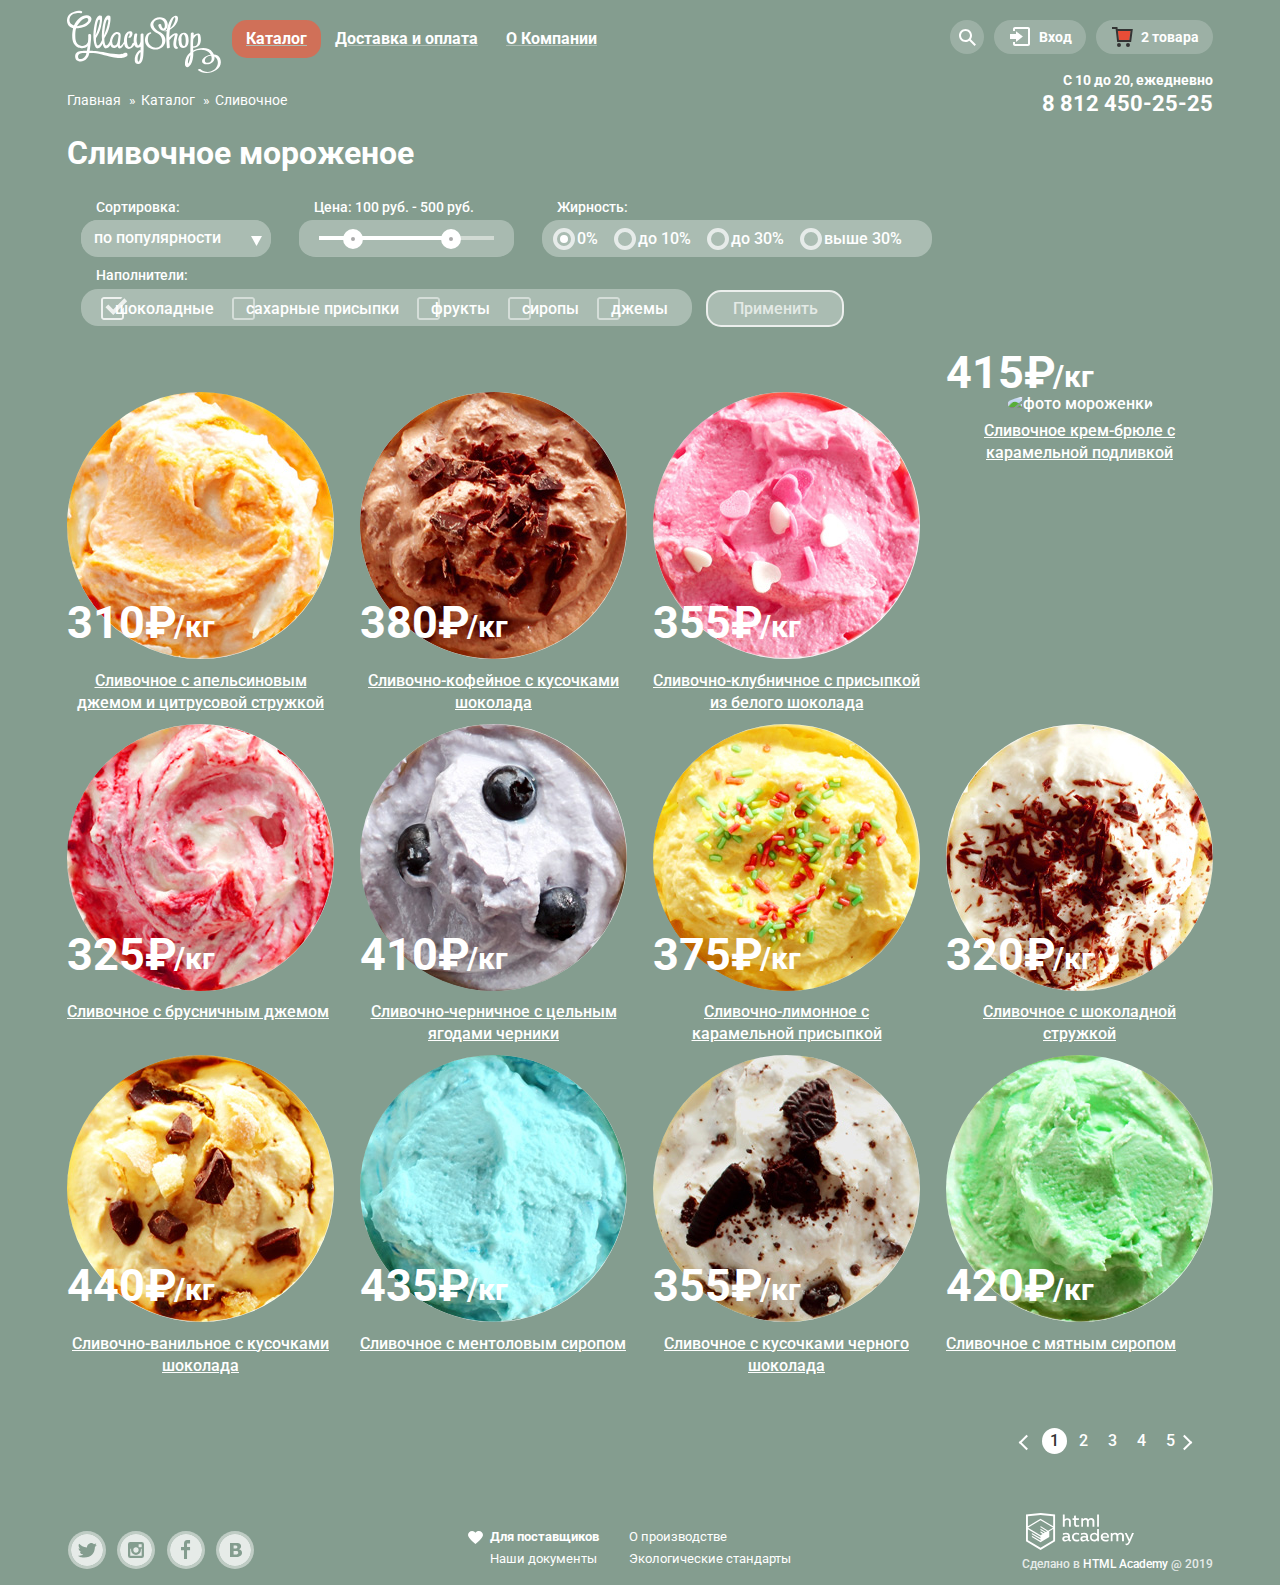
==== commit ffdde3ef: "pixelperfecting index" ====
--- a/catalog.html
+++ b/catalog.html
@@ -234,74 +234,86 @@
         <h2 class="visually-hidden">Карточки товаров</h2>
         <div class="item-cards-table">
           <div class="icecream-card">
-            <img src="img/icecream-orange.jpg" alt="фото мороженки">
-            <p class="card-price">310 ₽/кг</p>
+            <img src="img/icecream-orange.jpg" width="267" height="267" alt="фото мороженки">
+            <p class="card-price">310₽<span>/кг</span></span>
+            </p>
             <a class="card-name">Сливочное c апельсиновым джемом и цитрусовой стружкой</a>
             <div class="hover-product-wrap"><a class="button-preview" href="#">Быстрый просмотр</a></div>
           </div>
           <div class="icecream-card">
-            <img src="img/icecream-coffee.jpg" alt="фото мороженки">
-            <p class="card-price">380 ₽/кг</p>
+            <img src="img/icecream-coffee.jpg" width="267" height="267" alt="фото мороженки">
+            <p class="card-price">380₽<span>/кг</span></span>
+            </p>
             <a class="card-name">Сливочно-кофейное с кусочками шоколада</a>
             <div class="hover-product-wrap"><a class="button-preview" href="#">Быстрый просмотр</a></div>
           </div>
           <div class="icecream-card">
-            <img src="img/icecream-strawberry.jpg" alt="фото мороженки">
-            <p class="card-price">355 ₽/кг</p>
+            <img src="img/icecream-strawberry.jpg" width="267" height="267" alt="фото мороженки">
+            <p class="card-price">355₽<span>/кг</span></span>
+            </p>
             <a class="card-name">Сливочно-клубничное с присыпкой из белого шоколада</a>
             <div class="hover-product-wrap"><a class="button-preview" href="#">Быстрый просмотр</a></div>
           </div>
           <div class="icecream-card">
-            <img src="img/icecream-creme-brulee.jpg" alt="фото мороженки">
-            <p class="card-price">415 ₽/кг</p>
+            <img src="img/icecream-creme-brulee.jpg" width="267" height="267" alt="фото мороженки">
+            <p class="card-price">415₽<span>/кг</span></span>
+            </p>
             <a class="card-name">Сливочное крем-брюле с карамельной подливкой</a>
             <div class="hover-product-wrap"><a class="button-preview" href="#">Быстрый просмотр</a></div>
           </div>
           <div class="icecream-card">
-            <img src="img/icecream-cowberry.jpg" alt="фото мороженки">
-            <p class="card-price">325 ₽/кг</p>
+            <img src="img/icecream-cowberry.jpg" width="267" height="267" alt="фото мороженки">
+            <p class="card-price">325₽<span>/кг</span></span>
+            </p>
             <a class="card-name">Сливочное c брусничным джемом</a>
             <div class="hover-product-wrap"><a class="button-preview" href="#">Быстрый просмотр</a></div>
           </div>
           <div class="icecream-card">
-            <img src="img/icecream-blueberries.jpg" alt="фото мороженки">
-            <p class="card-price">410 ₽/кг</p>
+            <img src="img/icecream-blueberries.jpg" width="267" height="267" alt="фото мороженки">
+            <p class="card-price">410₽<span>/кг</span></span>
+            </p>
             <a class="card-name">Сливочно-черничное с цельным ягодами черники</a>
             <div class="hover-product-wrap"><a class="button-preview" href="#">Быстрый просмотр</a></div>
           </div>
           <div class="icecream-card">
-            <img src="img/icecream-lemon.jpg" alt="фото мороженки">
-            <p class="card-price">375 ₽/кг</p>
+            <img src="img/icecream-lemon.jpg" width="267" height="267" alt="фото мороженки">
+            <p class="card-price">375₽<span>/кг</span></span>
+            </p>
             <a class="card-name">Сливочно-лимонное с карамельной присыпкой</a>
             <div class="hover-product-wrap"><a class="button-preview" href="#">Быстрый просмотр</a></div>
           </div>
           <div class="icecream-card">
-            <img src="img/icecream-chocolate-chips.jpg" alt="фото мороженки">
-            <p class="card-price">320 ₽/кг</p>
+            <img src="img/icecream-chocolate-chips.jpg" width="267" height="267" alt="фото мороженки">
+            <p class="card-price">320₽<span>/кг</span></span>
+            </p>
             <a class="card-name">Сливочное с шоколадной стружкой</a>
             <div class="hover-product-wrap"><a class="button-preview" href="#">Быстрый просмотр</a></div>
           </div>
           <div class="icecream-card">
-            <img src="img/icecream-vanilla.jpg" alt="фото мороженки">
-            <p class="card-price">440 ₽/кг</p>
+            <img src="img/icecream-vanilla.jpg" width="267" height="267" alt="фото мороженки">
+            <p class="card-price">440₽<span>/кг</span></span>
+            </p>
             <a class="card-name">Сливочно-ванильное с кусочками шоколада</a>
             <div class="hover-product-wrap"><a class="button-preview" href="#">Быстрый просмотр</a></div>
           </div>
           <div class="icecream-card">
-            <img src="img/icecream-menthol.jpg" alt="фото мороженки">
-            <p class="card-price">435 ₽/кг</p>
+            <img src="img/icecream-menthol.jpg" width="267" height="267" alt="фото мороженки">
+            <p class="card-price">435₽<span>/кг</span></span>
+            </p>
             <a class="card-name">Сливочное с ментоловым сиропом</a>
             <div class="hover-product-wrap"><a class="button-preview" href="#">Быстрый просмотр</a></div>
           </div>
           <div class="icecream-card">
-            <img src="img/icecream-piece-black-chocolate.jpg" alt="фото мороженки">
-            <p class="card-price">355 ₽/кг</p>
+            <img src="img/icecream-piece-black-chocolate.jpg" width="267" height="267" alt="фото мороженки">
+            <p class="card-price">355₽<span>/кг</span></span>
+            </p>
             <a class="card-name">Сливочное с кусочками черного шоколада</a>
             <div class="hover-product-wrap"><a class="button-preview" href="#">Быстрый просмотр</a></div>
           </div>
           <div class="icecream-card">
-            <img src="img/icecream-mint.jpg" alt="фото мороженки">
-            <p class="card-price">420 ₽/кг</p>
+            <img src="img/icecream-mint.jpg" width="267" height="267" alt="фото мороженки">
+            <p class="card-price">420₽<span>/кг</span></span>
+            </p>
             <a class="card-name">Сливочное с мятным сиропом</a>
             <div class="hover-product-wrap"><a class="button-preview" href="#">Быстрый просмотр</a></div>
           </div>
--- a/css/style.css
+++ b/css/style.css
@@ -21,7 +21,7 @@
 .container {
   width: 1146px;
   margin: 0 auto;
-  padding: 0 10px;
+  padding: 0;
 }
 
 .main-slider {
@@ -58,9 +58,10 @@
 .main-slider {
   position: relative;
   padding-top: 321px;
-  margin-bottom: 40px;
+  margin-bottom: 22px;
   text-align: center;
   color: #ffffff;
+  min-height: 230px;
 }
 
 .slider-list {
@@ -75,19 +76,21 @@
 
 .slide-title {
   width: 700px;
-  margin: 0 auto;
-  margin-bottom: 27px;
+  margin: -3px 19.5%;
   font-size: 60px;
   line-height: 60px;
-  font-weight: 800;
+  font-weight: 700;
 }
 
 .slide-button {
   display: inline-block;
   vertical-align: top;
-  padding: 12px 44px;
-  font-weight: 600;
-  font-size: 31px;
+  top: 33px;
+  justify-content: center;
+  position: relative;
+  padding: 11px 40px;
+  font-weight: 700;
+  font-size: 32px;
   line-height: 41px;
   text-align: center;
   color: #ffffff;
@@ -125,8 +128,7 @@
 
 .slider-controls {
   position: absolute;
-  bottom: 63px;
-  left: 0;
+  bottom: 41px;
   z-index: 20;
   font-size: 0;
 }
@@ -169,6 +171,10 @@
 .product-2:checked~.site-wrapper label[for="product-2"],
 .product-3:checked~.site-wrapper label[for="product-3"] {
   background-color: #ffffff;
+}
+
+.index-content {
+  margin-top: 13px;
 }
 
 .main-navigation {
@@ -708,6 +714,14 @@
   justify-content: space-between;
   float: none;
   margin-bottom: 40px;
+  min-height: 230px;
+}
+
+.promo-cards-items p {
+  font-size: 18px;
+  line-height: 22px;
+  font-weight: 700;
+  margin-top: 0;
 }
 
 .promo-cards-raspberries,
@@ -719,7 +733,6 @@
   -webkit-box-sizing: border-box;
   box-sizing: border-box;
   position: relative;
-  margin: 0 0 20px;
   background-position: center center;
   background-repeat: no-repeat;
   border-radius: 15px;
@@ -739,8 +752,8 @@
   font-size: 35px;
   line-height: 41px;
   font-weight: bold;
-  margin-top: 10px;
-  margin-bottom: 20px;
+  margin-top: 6px;
+  margin-bottom: 15px;
 }
 
 .promo-button {
@@ -758,6 +771,9 @@
   text-align: center;
   color: #ffffff;
   background: #f26843;
+  font-size: 18px;
+  line-height: 24px;
+  font-weight: 700;
 }
 
 .assortment-index {
@@ -773,11 +789,11 @@
   font-weight: 400;
   font-size: 16px;
   line-height: 22px;
-  margin-top: 10px;
+  margin-top: 30px;
   border-radius: 14px;
   color: #323232;
   background-color: #ffffff;
-  max-height: 306px;
+  min-height: 306px;
   margin-bottom: 15px;
 }
 
@@ -787,10 +803,9 @@
   display: flex;
   font-size: 24px;
   line-height: 30px;
-  margin-top: 0px;
-  margin-bottom: 9px;
+  margin: 0px auto;
   padding-left: 20px;
-  padding-top: 40px;
+  padding-top: 24px;
 }
 
 .excellence {
@@ -803,18 +818,23 @@
   flex-direction: row;
   -ms-flex-wrap: wrap;
   flex-wrap: wrap;
+  margin-top: 9px;
 }
 
 .excellence li {
   position: relative;
   display: inline-block;
   vertical-align: middle;
-  width: 48.9%;
+  width: 48.6%;
   list-style-type: none;
   background-repeat: no-repeat;
-  padding: 12px 8px 10px 60px;
+  padding: 12px 0 10px 56px;
   -webkit-box-sizing: border-box;
   box-sizing: border-box;
+}
+
+.excellence li:nth-child(2n+1) {
+  margin-right: 48px;
 }
 
 .about-us-ice-cream {
@@ -844,6 +864,7 @@
   -webkit-box-pack: justify;
   -ms-flex-pack: justify;
   justify-content: space-between;
+  margin-top: 40px;
 }
 
 .blog {
@@ -853,12 +874,17 @@
   border-radius: 15px;
   border-width: 1px;
   border-style: solid;
-  padding-left: 20px;
+  padding: 21px 0 0 20px;
   -webkit-box-sizing: border-box;
   box-sizing: border-box;
   background-image: url(../img/strawberry-background.jpg);
   background-color: #ffffff;
   color: #323232;
+  min-height: 220px;
+}
+
+.blog-header {
+  margin-bottom: 4px;
 }
 
 .blog a {
@@ -872,16 +898,21 @@
 
 .newsletter {
   width: 48.8%;
-  height: 200px;
+  min-height: 220px;
   border-radius: 15px;
   background-image: url(https://htmlacademy-htmlcss.github.io/924839-gllacy/5/img/bg-post.svg);
   color: #5a5a5a;
   background-color: #f8f7f4;
 }
 
+.newsletter-p {
+  line-height: 22px;
+  margin-bottom: 35px;
+}
+
 .newsletter>.mail-form {
   margin: 6px;
-  padding: 10px 10px 30px 20px;
+  padding: 12px 7px 35px 19px;
   border-radius: 15px;
   background-color: #f8f7f4;
   display: -webkit-box;
@@ -899,14 +930,18 @@
 }
 
 .mail-form button {
-  margin-right: 14px;
+  margin-right: 13px;
 }
 
 .map {
   position: relative;
-  margin: 0;
+  margin: 39px 0 0 -27px;
   min-width: 1200px;
-  margin-left: -10px;
+  min-height: 430px
+}
+
+.map p {
+  margin-bottom: 0;
 }
 
 .container-address {
@@ -933,7 +968,7 @@
   -webkit-box-direction: normal;
   -ms-flex-direction: column;
   flex-direction: column;
-  padding: 25px;
+  padding: 29px 20px 0px 23px;
   color: #323232;
 }
 
@@ -944,26 +979,33 @@
   margin: 0;
 }
 
+.address-small:nth-child(1) {
+  width: 60%;
+}
+
+.address-small:nth-child(3) {
+  width: 70%;
+  margin-top: 15px;
+  margin-bottom: 2px;
+}
+
 .store-address .address-big {
   font-weight: 700;
   font-size: 18px;
   line-height: 22px;
-  margin: 5px 0;
+  margin: 4px 0;
 }
 
 .open-feedback-form {
-  padding: 13px 30px;
+  padding: 10px 28px;
   border-radius: 25px;
-  color: #ffffff;
-  background-color: #ec583c;
-}
-
-.store-address a {
-  position: absolute;
-  bottom: 30px;
-  border-radius: 20px;
+  font-size: 18px;
+  font-weight: 700;
+  position: absolute;
+  bottom: 24px;
   color: #fefefe;
   background-color: #ef5f3f;
+  left: 23px;
 }
 
 .item-cards-table {
@@ -977,13 +1019,16 @@
 }
 
 .icecream-card {
-  width: 23%;
+  width: 267px;
   position: relative;
   margin-bottom: 10px;
-  padding-right: 13px;
-  padding-top: 7px;
+  margin-right: 26px;
   border-radius: 5px;
   cursor: pointer;
+}
+
+.icecream-card:nth-of-type(4n) {
+  margin-right: 0;
 }
 
 .icecream-card::after {
@@ -996,7 +1041,7 @@
   height: 405px;
   left: -13px;
   position: absolute;
-  top: 0;
+  top: -6px;
   width: 293px;
   opacity: .5;
   z-index: 2;
@@ -1014,8 +1059,7 @@
   display: -ms-flexbox;
   display: flex;
   position: absolute;
-  top: 0;
-  left: 10px;
+  top: -2px;
   background-image: url(../img/sprite.png);
   background-position: -10px 528px;
   width: 62px;
@@ -1047,7 +1091,8 @@
   position: relative;
   text-decoration: underline;
   text-align: center;
-  margin-top: -40px;
+  margin-top: -32px;
+  line-height: 22px;
 }
 
 .card-price {
@@ -1056,12 +1101,19 @@
   display: flex;
   -webkit-box-pack: justify;
   -ms-flex-pack: justify;
-  justify-content: space-between;
-  position: relative;
-  margin-top: -70px;
+  position: relative;
+  margin-top: -77px;
   text-align: left;
   font-size: 45px;
   font-weight: bold;
+}
+
+.card-price span {
+  font-size: 30px;
+  font-weight: 700;
+  top: 15px;
+  position: relative;
+  left: -3px;
 }
 
 .icecream-card img {
@@ -1149,6 +1201,7 @@
   font-size: 13px;
   line-height: 18px;
   color: #e6ebe9;
+  padding-left: 4px;
 }
 
 .footer-social {
@@ -1158,7 +1211,9 @@
   -webkit-box-align: center;
   -ms-flex-align: center;
   align-items: center;
-  width: 200px;
+  width: 180px;
+  justify-content: space-between;
+  padding-top: 14px;
 }
 
 .social-button {
@@ -1166,7 +1221,6 @@
   vertical-align: middle;
   height: 32px;
   width: 32px;
-  margin: 10px;
   border-radius: 50%;
   -webkit-box-shadow: 0 0 0 3px rgba(255, 255, 255, .6), inset 0 0 0 1px rgba(255, 255, 255, .6);
   box-shadow: 0 0 0 3px rgba(255, 255, 255, .6), inset 0 0 0 1px rgba(255, 255, 255, .6);
@@ -1201,7 +1255,7 @@
   display: flex;
   -ms-flex-wrap: wrap;
   flex-wrap: wrap;
-  max-width: 400px;
+  max-width: 500px;
   font-weight: 400;
 }
 
@@ -1216,11 +1270,14 @@
   -ms-flex-wrap: wrap;
   flex-wrap: wrap;
   position: relative;
+  padding-left: 117px;
+  margin-top: 27px;
 }
 
 .flex-container-footer-info li {
   width: 50%;
   list-style-type: none;
+  margin-left: -33px;
 }
 
 .heart {
@@ -1235,8 +1292,8 @@
   background-position: 0 0;
   width: 15px;
   height: 13px;
-  top: 2px;
-  left: 16px;
+  top: 3px;
+  left: 62px;
 }
 
 .footer-social a,
@@ -1256,6 +1313,17 @@
   -webkit-box-align: center;
   -ms-flex-align: center;
   align-items: center;
+  font-size: 12px;
+}
+
+.footer-copyright img {
+  position: relative;
+  left: -38px;
+  top: 11px;
+}
+
+.footer-copyright p {
+  margin-top: 15px;
 }
 
 .footer-info a:focus,
@@ -1401,7 +1469,7 @@
 .big-red-button {
   display: inline-block;
   vertical-align: top;
-  padding: 8px 23px 12px;
+  padding: 8px 19px 12px;
   font-weight: 700;
   font-size: 18px;
   line-height: 24px;
@@ -1495,7 +1563,7 @@
 
 img {
   max-width: 100%;
-  height: auto;
+  max-height: 100%;
 }
 
 .visually-hidden:not(:focus):not(:active),
@@ -1524,7 +1592,7 @@
 input[type="password"],
 textarea {
   border-radius: 4px;
-  border: 1px solid #d3d3d2;
+  border: 2px solid #d3d3d2;
   padding: 3px 15px;
   font-size: 16px;
   font-weight: bold;
@@ -1544,7 +1612,7 @@
 input[type="text"]::-moz-placeholder,
 input[type="password"]::-moz-placeholder,
 textarea::-moz-placeholder {
-  font-size: 14px;
+  font-size: 16px;
   font-weight: normal;
 }
 
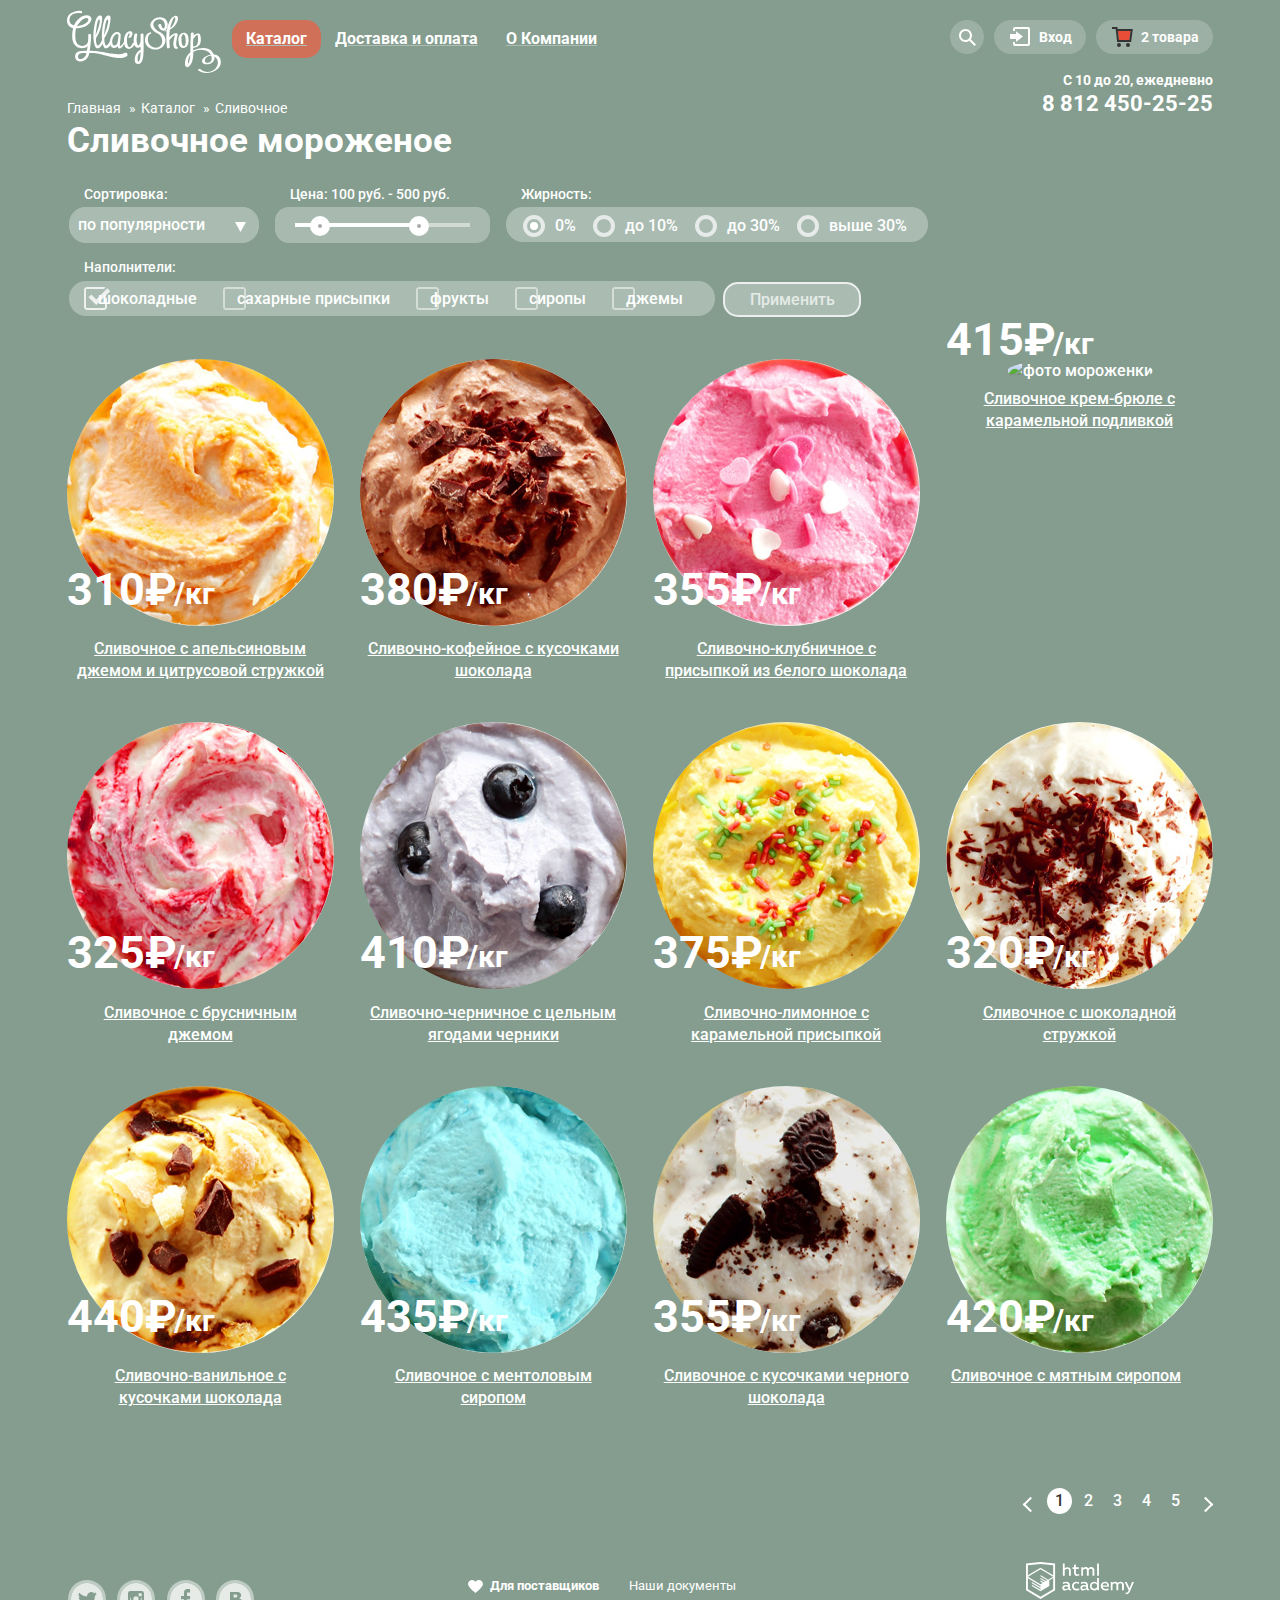
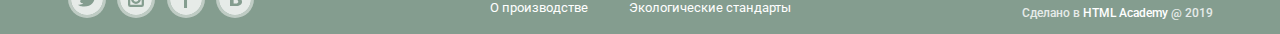
==== commit ebecbcd1: "pixelperfecting catalog" ====
--- a/catalog.html
+++ b/catalog.html
@@ -235,84 +235,84 @@
         <div class="item-cards-table">
           <div class="icecream-card">
             <img src="img/icecream-orange.jpg" width="267" height="267" alt="фото мороженки">
-            <p class="card-price">310₽<span>/кг</span></span>
+            <p class="card-price">310₽<span>/кг</span>
             </p>
             <a class="card-name">Сливочное c апельсиновым джемом и цитрусовой стружкой</a>
             <div class="hover-product-wrap"><a class="button-preview" href="#">Быстрый просмотр</a></div>
           </div>
           <div class="icecream-card">
             <img src="img/icecream-coffee.jpg" width="267" height="267" alt="фото мороженки">
-            <p class="card-price">380₽<span>/кг</span></span>
+            <p class="card-price">380₽<span>/кг</span>
             </p>
             <a class="card-name">Сливочно-кофейное с кусочками шоколада</a>
             <div class="hover-product-wrap"><a class="button-preview" href="#">Быстрый просмотр</a></div>
           </div>
           <div class="icecream-card">
             <img src="img/icecream-strawberry.jpg" width="267" height="267" alt="фото мороженки">
-            <p class="card-price">355₽<span>/кг</span></span>
+            <p class="card-price">355₽<span>/кг</span>
             </p>
             <a class="card-name">Сливочно-клубничное с присыпкой из белого шоколада</a>
             <div class="hover-product-wrap"><a class="button-preview" href="#">Быстрый просмотр</a></div>
           </div>
           <div class="icecream-card">
             <img src="img/icecream-creme-brulee.jpg" width="267" height="267" alt="фото мороженки">
-            <p class="card-price">415₽<span>/кг</span></span>
+            <p class="card-price">415₽<span>/кг</span>
             </p>
             <a class="card-name">Сливочное крем-брюле с карамельной подливкой</a>
             <div class="hover-product-wrap"><a class="button-preview" href="#">Быстрый просмотр</a></div>
           </div>
           <div class="icecream-card">
             <img src="img/icecream-cowberry.jpg" width="267" height="267" alt="фото мороженки">
-            <p class="card-price">325₽<span>/кг</span></span>
+            <p class="card-price">325₽<span>/кг</span>
             </p>
             <a class="card-name">Сливочное c брусничным джемом</a>
             <div class="hover-product-wrap"><a class="button-preview" href="#">Быстрый просмотр</a></div>
           </div>
           <div class="icecream-card">
             <img src="img/icecream-blueberries.jpg" width="267" height="267" alt="фото мороженки">
-            <p class="card-price">410₽<span>/кг</span></span>
+            <p class="card-price">410₽<span>/кг</span>
             </p>
             <a class="card-name">Сливочно-черничное с цельным ягодами черники</a>
             <div class="hover-product-wrap"><a class="button-preview" href="#">Быстрый просмотр</a></div>
           </div>
           <div class="icecream-card">
             <img src="img/icecream-lemon.jpg" width="267" height="267" alt="фото мороженки">
-            <p class="card-price">375₽<span>/кг</span></span>
+            <p class="card-price">375₽<span>/кг</span>
             </p>
             <a class="card-name">Сливочно-лимонное с карамельной присыпкой</a>
             <div class="hover-product-wrap"><a class="button-preview" href="#">Быстрый просмотр</a></div>
           </div>
           <div class="icecream-card">
             <img src="img/icecream-chocolate-chips.jpg" width="267" height="267" alt="фото мороженки">
-            <p class="card-price">320₽<span>/кг</span></span>
+            <p class="card-price">320₽<span>/кг</span>
             </p>
             <a class="card-name">Сливочное с шоколадной стружкой</a>
             <div class="hover-product-wrap"><a class="button-preview" href="#">Быстрый просмотр</a></div>
           </div>
           <div class="icecream-card">
             <img src="img/icecream-vanilla.jpg" width="267" height="267" alt="фото мороженки">
-            <p class="card-price">440₽<span>/кг</span></span>
+            <p class="card-price">440₽<span>/кг</span>
             </p>
             <a class="card-name">Сливочно-ванильное с кусочками шоколада</a>
             <div class="hover-product-wrap"><a class="button-preview" href="#">Быстрый просмотр</a></div>
           </div>
           <div class="icecream-card">
             <img src="img/icecream-menthol.jpg" width="267" height="267" alt="фото мороженки">
-            <p class="card-price">435₽<span>/кг</span></span>
+            <p class="card-price">435₽<span>/кг</span>
             </p>
             <a class="card-name">Сливочное с ментоловым сиропом</a>
             <div class="hover-product-wrap"><a class="button-preview" href="#">Быстрый просмотр</a></div>
           </div>
           <div class="icecream-card">
             <img src="img/icecream-piece-black-chocolate.jpg" width="267" height="267" alt="фото мороженки">
-            <p class="card-price">355₽<span>/кг</span></span>
+            <p class="card-price">355₽<span>/кг</span>
             </p>
             <a class="card-name">Сливочное с кусочками черного шоколада</a>
             <div class="hover-product-wrap"><a class="button-preview" href="#">Быстрый просмотр</a></div>
           </div>
           <div class="icecream-card">
             <img src="img/icecream-mint.jpg" width="267" height="267" alt="фото мороженки">
-            <p class="card-price">420₽<span>/кг</span></span>
+            <p class="card-price">420₽<span>/кг</span>
             </p>
             <a class="card-name">Сливочное с мятным сиропом</a>
             <div class="hover-product-wrap"><a class="button-preview" href="#">Быстрый просмотр</a></div>
@@ -350,8 +350,8 @@
       <div class="footer-info">
         <ul class="flex-container-footer-info">
           <li><a class="info-link heart" href="#">Для поставщиков</a></li>
+          <li><a class="info-link" href="#">Наши документы</a></li>
           <li><a class="info-link" href="#">О производстве</a></li>
-          <li><a class="info-link" href="#">Наши документы</a></li>
           <li><a class="info-link" href="#">Экологические стандарты</a></li>
         </ul>
       </div>
--- a/css/style.css
+++ b/css/style.css
@@ -374,6 +374,8 @@
   font-weight: 400;
   list-style-type: none;
   padding-left: 0;
+  margin-top: 22px;
+  margin-bottom: -2px;
 }
 
 .breadcrumbs a:nth-child(3) {
@@ -396,7 +398,7 @@
 .filter-form-botton,
 .filter-form-sort,
 .filter-control-wrapper {
-  height: 37px;
+  height: 35px;
   border-radius: 17px;
   margin: 0;
   padding: 0;
@@ -404,8 +406,9 @@
 }
 
 .filter-form {
-  margin-bottom: 56px;
+  margin-bottom: 26px;
   font-size: 0;
+  margin-top: 19px;
 }
 
 .filter-form-item {
@@ -420,18 +423,20 @@
   -webkit-box-pack: justify;
   -ms-flex-pack: justify;
   justify-content: space-between;
+  padding-left: 0px;
+  margin-bottom: 7px;
 }
 
 .filter-form-sort:focus,
 .filter-form-sort:hover {
   color: #323232;
   background: url("../img/icon-down-dir.svg") no-repeat right #aabcb2;
-  background-position: 95% 60%;
+  background-position: 93% 58%;
 }
 
 .filter-form-sort {
   height: 36px;
-  padding: 0 25px 0 13px;
+  padding: 0 25px 0 9px;
   color: #fff;
   border: none;
   cursor: pointer;
@@ -440,7 +445,7 @@
   line-height: 18px;
   font-weight: 500;
   background: url("../img/icon-down-dir-white.svg") no-repeat right #aabcb2;
-  background-position: 95% 60%;
+  background-position: 93% 58%;
   min-width: 190px;
   -moz-appearance: none;
   -webkit-appearance: none;
@@ -465,7 +470,7 @@
   display: -webkit-box;
   display: -ms-flexbox;
   display: flex;
-  padding-left: 25px;
+  padding-left: 31px;
   padding-top: 10px;
 }
 
@@ -479,8 +484,12 @@
   -moz-user-select: none;
   -ms-user-select: none;
   user-select: none;
-  padding-left: 10px;
-  margin-right: 30px;
+  padding-left: 18px;
+  margin-right: 31px;
+}
+
+.filter-form-radio:last-child {
+  margin-right: 21px;
 }
 
 .filter-form-radio input {
@@ -523,7 +532,7 @@
 }
 
 .fillers-checkboxes {
-  padding: 10px 0 0 30px;
+  padding: 8px 0 0 25px;
   height: 27px;
 }
 
@@ -536,7 +545,7 @@
   -moz-user-select: none;
   -ms-user-select: none;
   user-select: none;
-  margin-right: 24px
+  margin-right: 32px;
 }
 
 .filter-checkbox-control input {
@@ -588,6 +597,7 @@
   border-radius: 15px;
   border: 2px solid#ecefed;
   cursor: pointer;
+  margin-left: -6px;
 }
 
 .filter-form-botton:hover {
@@ -682,11 +692,11 @@
 }
 
 .range-controls .toggle-max {
-  left: 142px;
+  left: 134px;
 }
 
 .range-controls .toggle-min {
-  left: 44px;
+  left: 35px;
 }
 
 .container index-content {
@@ -789,7 +799,6 @@
   font-weight: 400;
   font-size: 16px;
   line-height: 22px;
-  margin-top: 30px;
   border-radius: 14px;
   color: #323232;
   background-color: #ffffff;
@@ -1021,7 +1030,7 @@
 .icecream-card {
   width: 267px;
   position: relative;
-  margin-bottom: 10px;
+  margin-bottom: 40px;
   margin-right: 26px;
   border-radius: 5px;
   cursor: pointer;
@@ -1091,8 +1100,10 @@
   position: relative;
   text-decoration: underline;
   text-align: center;
-  margin-top: -32px;
+  margin-top: -30px;
   line-height: 22px;
+  width: 96%;
+  left: 5px;
 }
 
 .card-price {
@@ -1123,10 +1134,9 @@
 }
 
 .paginator {
-  margin: 20px 9px 47px 945px;
-  padding-left: 30px;
-  padding-right: 16px;
-  padding-top: 21px;
+  margin: 20px 9px 36px 945px;
+  padding-left: 35px;
+  padding-top: 19px;
   position: relative;
 }
 
@@ -1160,7 +1170,7 @@
 }
 
 .previous-page {
-  left: 9px;
+  left: 13px;
   -webkit-transform: rotate(45deg);
   -ms-transform: rotate(45deg);
   transform: rotate(45deg);
@@ -1177,7 +1187,7 @@
 }
 
 .next-page {
-  right: 14px;
+  right: -7px;
   -webkit-transform: rotate(-135deg);
   -ms-transform: rotate(-135deg);
   transform: rotate(-135deg);
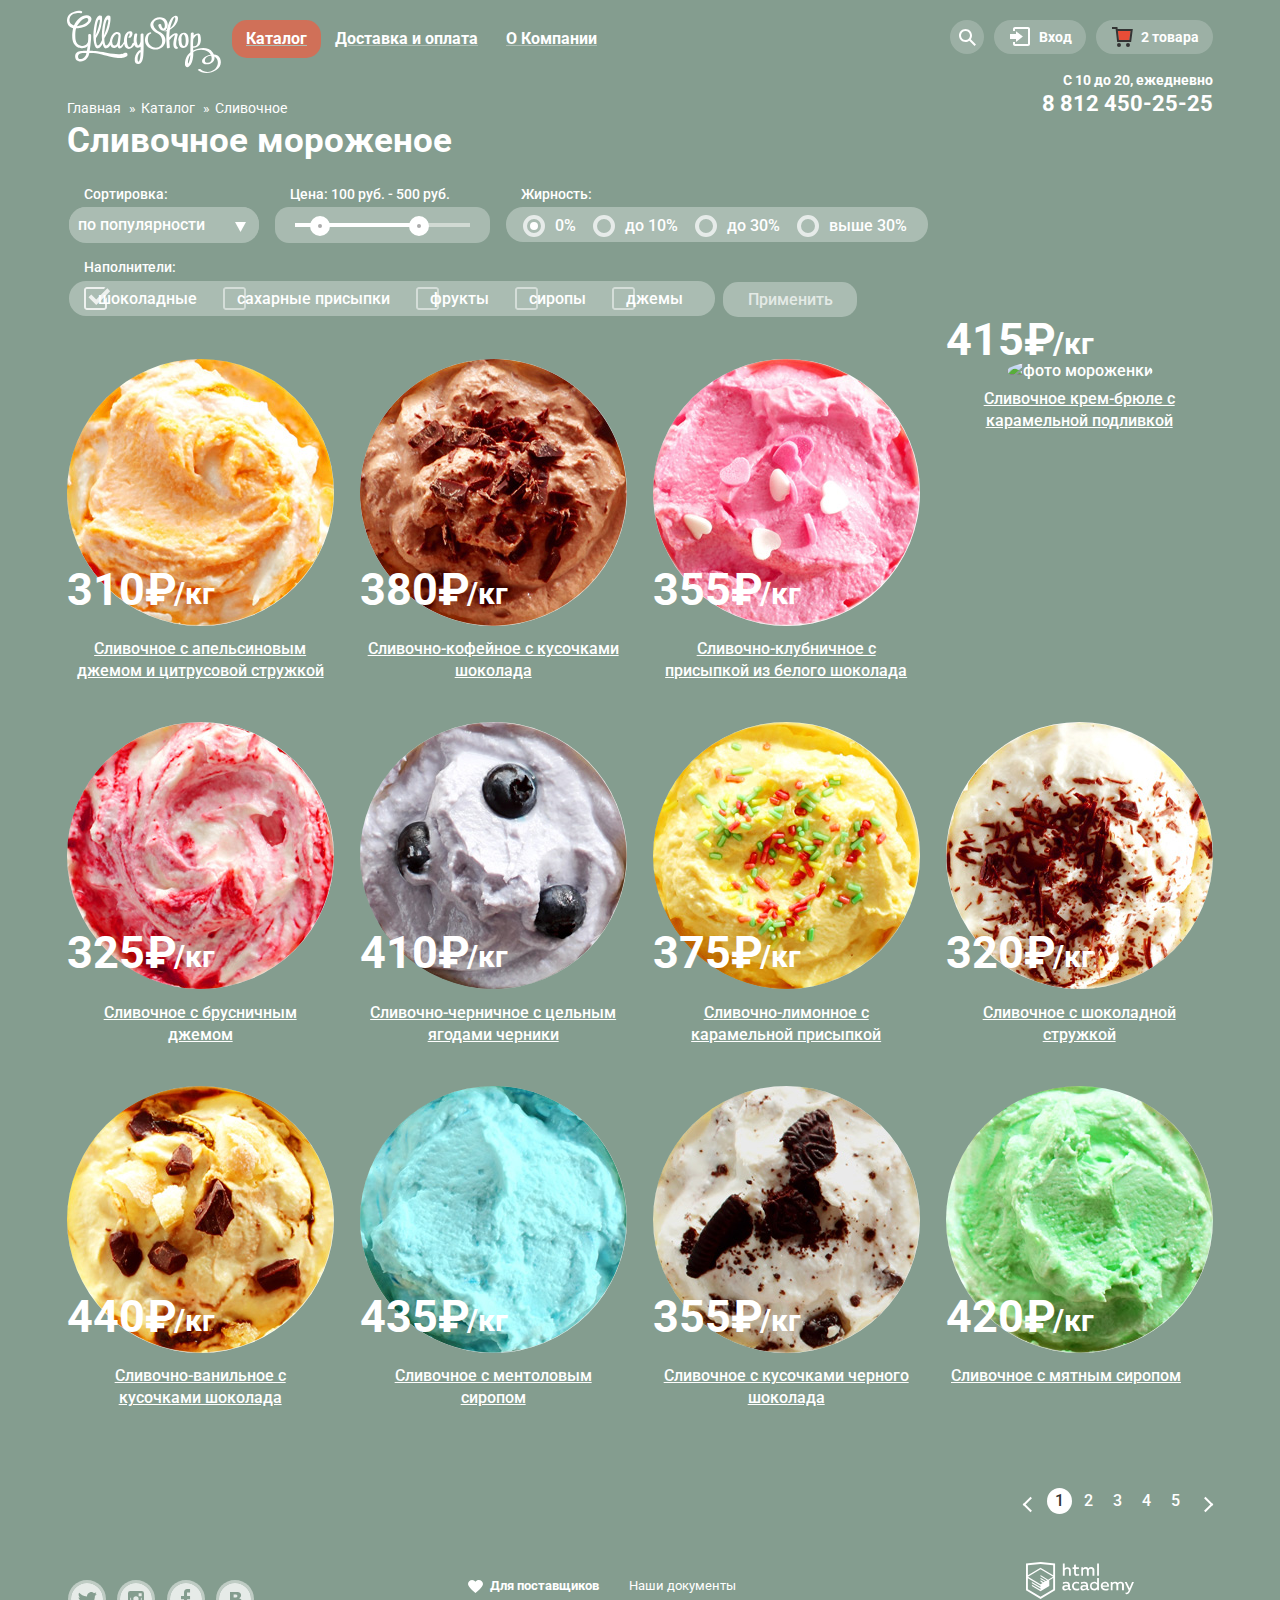
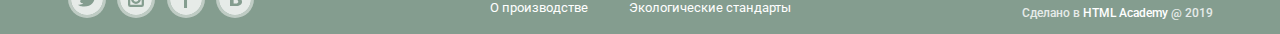
==== commit 0290630d: "fixing Д13" ====
--- a/catalog.html
+++ b/catalog.html
@@ -6,7 +6,7 @@
   <title>Глейси: каталог</title>
   <link href="https://fonts.googleapis.com/css?family=Roboto:400,500,700&amp;subset=cyrillic" rel="stylesheet">
   <link href="css/normalize.css" rel="stylesheet">
-  <link href="css/style.css" rel="stylesheet">
+  <link href="css/mini.css" rel="stylesheet">
 </head>
 
 <body class="catalog-body">
--- a/css/mini.css
+++ b/css/mini.css
@@ -0,0 +1 @@
+.map,body{min-width:1200px}.site-wrapper,body{background-color:#849d8f}.main-slider,.slide-button{position:relative;text-align:center}.slide-button,a{text-decoration:none;color:#fff}.blog,.excellence li{-webkit-box-sizing:border-box}.promo-button,.slide-button{text-shadow:0 2px 5px rgba(160,32,11,.76)}.excellence,.flex-container-footer-info,.store-address,.time-tel{-webkit-box-direction:normal}body{margin:0;font-family:Roboto,Arial,sans-serif;font-size:16px;line-height:1.5;font-weight:500;color:#fff}.main-header{padding-top:10px}.container{width:1146px;margin:0 auto;padding:0}.main-slider{font-size:18px;line-height:1.2;font-family:Roboto,Arial,sans-serif;padding-top:321px;margin-bottom:22px;color:#fff;min-height:230px}.site-wrapper{min-width:940px;background-image:url(../img/slider-item1.png);background-position:top center;background-repeat:no-repeat;-webkit-transition:background-image .5s ease,background-color .5s ease;-o-transition:background-image .5s ease,background-color .5s ease;transition:background-image .5s ease,background-color .5s ease}.site-wrapper::after,.site-wrapper::before{content:"";visibility:hidden}.site-wrapper::before{background-image:url(../img/slider-item2.png)}.site-wrapper::after{background-image:url(../img/slider-item3.png)}.slider-list{margin:0;padding:0;list-style:none}.slide{display:none}.slide-button,.slider-controls label{display:inline-block;vertical-align:top;cursor:pointer}.slide-title{width:700px;margin:-3px 19.5%;font-size:60px;line-height:60px;font-weight:700}.slide-button{top:33px;justify-content:center;padding:11px 40px;font-weight:700;font-size:32px;line-height:41px;background:#f26843;background:-webkit-gradient(linear,left top,left bottom,from(#f26843),to(#e74a35));background:-webkit-linear-gradient(top,#f26843 0,#e74a35 100%);background:-o-linear-gradient(top,#f26843 0,#e74a35 100%);background:linear-gradient(to bottom,#f26843 0,#e74a35 100%);border-radius:50px;-webkit-box-shadow:0 2px 2px rgba(172,16,0,.64);box-shadow:0 2px 2px rgba(172,16,0,.64);border:none}.slide-button:hover{background:-webkit-gradient(linear,left top,left bottom,from(#f58669),to(#ec6f5e));background:-webkit-linear-gradient(top,#f58669 0,#ec6f5e 100%);background:-o-linear-gradient(top,#f58669 0,#ec6f5e 100%);background:linear-gradient(to bottom,#f58669 0,#ec6f5e 100%);-webkit-box-shadow:0 2px 2px rgba(172,16,0,1);box-shadow:0 2px 2px rgba(172,16,0,1)}.slide-button:active{background:-webkit-gradient(linear,left top,left bottom,from(#d84732),to(#e1613e));background:-webkit-linear-gradient(top,#d84732 0,#e1613e 100%);background:-o-linear-gradient(top,#d84732 0,#e1613e 100%);background:linear-gradient(to bottom,#d84732 0,#e1613e 100%);-webkit-box-shadow:inset 0 2px 2px rgba(172,16,0,1);box-shadow:inset 0 2px 2px rgba(172,16,0,1)}.slider-controls{position:absolute;bottom:41px;z-index:20;font-size:0}.slider-controls label{width:17px;height:17px;margin-right:8px;background-color:transparent;border:2px solid #fff;border-radius:50%}.product-1:checked~.site-wrapper{background-color:#849d8f;background-image:url(../img/slider-item1.png)}.product-2:checked~.site-wrapper{background-color:#8996a6;background-image:url(../img/slider-item2.png)}.product-3:checked~.site-wrapper{background-color:#9d8b84;background-image:url(../img/slider-item3.png)}.product-1:checked~.site-wrapper .slide1,.product-2:checked~.site-wrapper .slide2,.product-3:checked~.site-wrapper .slide3{display:block}.product-1:checked~.site-wrapper label[for=product-1],.product-2:checked~.site-wrapper label[for=product-2],.product-3:checked~.site-wrapper label[for=product-3]{background-color:#fff}.index-content{margin-top:13px}.main-navigation{display:-webkit-box;display:-ms-flexbox;display:flex;-ms-flex-wrap:wrap;flex-wrap:wrap;font-weight:700;font-size:16px;line-height:18px;-webkit-box-pack:justify;-ms-flex-pack:justify;justify-content:space-between;position:relative;color:#fff}.time-tel p,.user-navigation{font-size:14px;line-height:16px}.site-navigation,.user-navigation{list-style:none;margin:10px 0 0 11px;padding:0}.site-navigation{display:-webkit-box;display:-ms-flexbox;display:flex;-ms-flex-wrap:wrap;flex-wrap:wrap;margin-right:auto}.user-navigation{display:-webkit-inline-box;display:-ms-inline-flexbox;display:inline-flex;-ms-flex-wrap:wrap;flex-wrap:wrap;max-width:400px;position:absolute;right:0}.cart-delete-btn,.time-tel,.user-navigation .button-search,.user-navigation .cart-button,.user-navigation .login-link{position:relative}.user-navigation li{margin-left:10px}.time-tel{display:-webkit-box;display:-ms-flexbox;display:flex;text-align:right;font-weight:700;top:48px;-webkit-box-orient:vertical;-ms-flex-direction:column;flex-direction:column}.site-navigation-items,.user-navigation-item{display:inline-block;vertical-align:middle;color:#fff}.time-tel p{margin-bottom:4px}.time-tel a{font-size:22px;line-height:24px;color:#fff}.button-search::before,.cart-button::before,.cart-delete-btn::before,.feedback-form-close::before,.login-link::before{content:"";position:absolute;width:21px;height:20px;background-repeat:no-repeat;background-position:0 0}.button-search::before{background-image:url(../img/loupe-white.svg);top:9px;left:9px}.login-link::before{background-image:url(../img/entrance-white.svg);top:7px;left:16px}.cart-button::before{background-image:url(../img/basket.svg);top:7px;left:16px}.cart-button,.login-link{border-radius:20px;background-color:rgba(255,255,255,.2)}.cart-delete-col{width:20px}.cart-product-preview{width:45px}.cart-product-name{width:250px}.cart-product-price{width:120px}.cart-product-amount{width:70px}.site-navigation-items{padding:10px 14px;border-radius:15px;text-decoration:underline;-webkit-text-decoration-color:#adbdb4;text-decoration-color:#adbdb4}.user-navigation-item{padding:9px 14px 9px 45px}.breadcrumbs,.filter-form-fat{display:-webkit-box;display:-ms-flexbox}.button-search{padding:17px;border-radius:50%;background-color:rgba(255,255,255,.2)}.breadcrumbs,.filter-form-item{-webkit-box-pack:justify;padding-left:0}.site-navigation-items:focus,.site-navigation-items:hover{color:#323232;background-color:#fff;text-decoration:none}.site-navigation-items:focus{-webkit-box-shadow:inset 0 1px 2px 0 #696969;box-shadow:inset 0 1px 2px 0 #696969;text-decoration:none}.catalog-body .catalog-a{background-color:#d07058}.breadcrumbs{display:flex;width:220px;-ms-flex-pack:justify;justify-content:space-between;font-size:14px;line-height:16px;font-weight:400;list-style-type:none;margin-top:22px;margin-bottom:-2px}.breadcrumbs a:nth-child(3){color:#fff;border-bottom:1px solid rgba(255,255,255,.3)}.active::after{content:"»";position:relative;right:-8px}.checkmark:after,.filter-form-checkbox-label::before,.heart::before,.icecream-card::after,.img-wrap::before{content:""}.active:focus,.active:hover{background-color:transparent;color:#ffbc9e}.filter-control-wrapper,.filter-form-botton,.filter-form-sort{height:35px;border-radius:17px;margin:0;padding:0;background-color:#aabcb2}.filter-form{margin-bottom:26px;font-size:0;margin-top:19px}.filter-form-item,.filter-form-sort{border:none;font-size:16px;line-height:18px;font-weight:500;cursor:pointer}.filter-form-item{display:inline-block;vertical-align:top;color:#fff;-ms-flex-pack:justify;justify-content:space-between;margin-bottom:7px}.filter-form-sort:focus,.filter-form-sort:hover{color:#323232;background:url(../img/icon-down-dir.svg) 93% 58% no-repeat #aabcb2}.filter-form-sort{height:36px;padding:0 25px 0 9px;color:#fff;text-align:left;background:url(../img/icon-down-dir-white.svg) 93% 58% no-repeat #aabcb2;min-width:190px;-moz-appearance:none;-webkit-appearance:none}.filter-form-sort::-ms-expand{display:none}.filter-form-sort:focus{background-color:#fff}.filter-form-sort option{font-size:14px;line-height:16px;font-weight:400;background-color:#fff}.filter-form-fat{display:flex;padding-left:31px;padding-top:10px}.filter-form-radio{display:-webkit-box;display:-ms-flexbox;display:flex;position:relative;cursor:pointer;-webkit-user-select:none;-moz-user-select:none;-ms-user-select:none;user-select:none;padding-left:18px;margin-right:31px}.filter-form-radio:last-child{margin-right:21px}.filter-form-radio input{display:none;cursor:pointer}.checkmark{position:absolute;top:-2px;left:-14px;height:14px;width:14px;background-color:transparent;border:4px solid #e6ebe9;border-radius:50%}.filter-form-radio:hover input~.checkmark{border:4px solid #fff}.checkmark:after{position:absolute;display:none}.filter-form-radio input:checked~.checkmark:after{display:block}.filter-form-radio .checkmark:after{top:3px;left:3px;width:8px;height:8px;border-radius:50%;background:#fff}.fillers-checkboxes{padding:8px 0 0 25px;height:27px}.filter-checkbox-control{position:relative;display:inline-block;vertical-align:middle;cursor:pointer;-webkit-user-select:none;-moz-user-select:none;-ms-user-select:none;user-select:none;margin-right:32px}.filter-checkbox-control input{opacity:0;cursor:pointer;height:0;width:0}.filter-form-checkbox-label::before{position:absolute;background-image:url(../img/checkbox-off.svg);left:-10px;top:-3px;width:23px;height:23px;opacity:.5}.filter-form-checkbox-label:focus::before,.filter-form-checkbox-label:hover::before{opacity:1}.filter-checkbox-control input:checked~.filter-form-checkbox-label::before{position:absolute;background-image:url(../img/checkbox-on.svg);left:-10px;top:-3px;content:"";width:27px;height:23px;opacity:.8}.filter-checkbox-control input:checked~.filter-form-checkbox-label:focus::before,.filter-checkbox-control input:checked~.filter-form-checkbox-label:hover::before{opacity:1}.filter-form-botton{font-size:16px;line-height:18px;font-weight:500;color:#e4eae6;padding:7px 24px 7px 25px;margin:23px 0 0 -6px;border-radius:15px;border:2px;cursor:pointer}.filter-form-botton:hover{color:#353535;background-color:#fbfcfb;-webkit-box-shadow:inset 0 1px 2px 0 #fbfcfb;box-shadow:inset 0 1px 2px 0 #fbfcfb}.filter-form-botton:focus{color:#353535;background-color:#eaeaea;border:none;-webkit-box-shadow:inset 0 1px 2px 0 #696969;box-shadow:inset 0 1px 2px 0 #696969}.login-link:hover::before{background-image:url(../img/entrance.svg)}.button-search:hover::before{background-image:url(../img/loupe-black.svg)}.cart-button:hover::before{background-image:url(../img/basket-black.svg)}.catalog-body .cart-button::before{background-image:url(../img/basket-red.svg)}.filter-item{display:-webkit-inline-box;display:-ms-inline-flexbox;display:inline-flex;margin:0;padding:0;border:none}.baners,.promo-cards-items{display:-ms-flexbox;min-height:230px}.range-filter{width:215px}.filter-form-title{padding-left:15px;font-size:14px;line-height:16px;text-transform:inherit}.range-controls{position:relative;height:20px;padding-top:16px;padding-right:20px;padding-left:20px;border-radius:14px;background-color:#a8bab0;cursor:pointer}.range-controls .scale{height:4px;background:#d1dad3}.range-controls .bar{width:70%;height:4px;background:#fff}.range-controls .toggle{position:absolute;top:9px;width:4px;height:4px;padding:0;border-radius:50%;border:8px solid #fff;background-color:#ababab;cursor:pointer}.range-controls .toggle:hover{top:7px;border:10px solid #fff;margin-left:-1px}.range-controls .toggle-max{left:134px}.range-controls .toggle-min{left:35px}.container index-content{width:1160px;margin:0 auto;padding:0 2.3%}.baners{display:-webkit-box;display:flex;padding:0;margin-top:10px;margin-bottom:33px}.promo-cards-items{display:-webkit-box;display:flex;-webkit-box-pack:justify;-ms-flex-pack:justify;justify-content:space-between;float:none;margin-bottom:40px}.promo-cards-items p{font-size:18px;line-height:22px;font-weight:700;margin-top:0}.promo-cards-chocolate,.promo-cards-raspberries{display:-webkit-box;display:-ms-flexbox;display:flex;width:48.9%;-webkit-box-sizing:border-box;box-sizing:border-box;position:relative;background-position:center center;background-repeat:no-repeat;border-radius:15px;padding:10px 20px 60px}.promo-cards-raspberries{background-image:url(../img/raspberries.png)}.promo-cards-chocolate{background-image:url(../img/chocolate.png)}.promo-chocolate-content h3,.promo-raspberries-content h3{font-size:35px;line-height:41px;font-weight:700;margin-top:6px;margin-bottom:15px}.promo-button{display:inline-block;vertical-align:top;position:absolute;right:20px;bottom:24px;padding:8px 23px 12px;border-radius:25px;text-decoration:none;-webkit-box-shadow:0 2px 2px rgba(172,16,0,.64);box-shadow:0 2px 2px rgba(172,16,0,.64);text-align:center;color:#fff;background:#f26843;font-size:18px;line-height:24px;font-weight:700}.blog a,.card-name{text-decoration:underline}.advantages,.blog,.blog a{background-color:#fff;color:#323232}.cart-delete-btn,.excellence li,.feedback-form-close,.heart::before{background-repeat:no-repeat}.assortment-index{display:-webkit-box;display:-ms-flexbox;display:flex;font-size:0;margin-right:10px}.advantages{background-image:url(../img/waffles-background.png);font-weight:400;font-size:16px;line-height:22px;border-radius:14px;min-height:306px;margin-bottom:15px}.advantages .specification-shop{display:-webkit-box;display:-ms-flexbox;display:flex;font-size:24px;line-height:30px;margin:0 auto;padding-left:20px;padding-top:24px}.excellence{display:-webkit-box;display:-ms-flexbox;display:flex;-webkit-box-orient:horizontal;-ms-flex-direction:row;flex-direction:row;-ms-flex-wrap:wrap;flex-wrap:wrap;margin-top:9px}.excellence li{position:relative;display:inline-block;vertical-align:middle;width:48.6%;list-style-type:none;padding:12px 0 10px 56px;box-sizing:border-box}.blog-newsletter,.newsletter>.mail-form{display:-webkit-box;display:-ms-flexbox}.blog,.newsletter{width:48.8%;min-height:220px}.excellence li:nth-child(2n+1){margin-right:48px}.about-us-ice-cream{background-image:url(../img/ice-cream.svg);margin-left:-20px}.about-us-eco{background-image:url(../img/eco.svg);margin-left:-20px}.about-us-cows{background-image:url(../img/cow.svg);margin-left:-20px}.about-us-thermometer{background-image:url(../img/thermometer.svg);margin-left:-20px}.blog-newsletter{display:flex;-webkit-box-pack:justify;-ms-flex-pack:justify;justify-content:space-between;margin-top:40px}.blog{font-size:16px;line-height:22px;border-radius:15px;border-width:1px;border-style:solid;padding:21px 0 0 20px;box-sizing:border-box;background-image:url(../img/strawberry-background.jpg)}.blog-header{margin-bottom:4px}.blog a{font-size:24px;line-height:30px;padding-right:40%}.newsletter,.newsletter>.mail-form{border-radius:15px;background-color:#f8f7f4}.newsletter{background-image:url(https://htmlacademy-htmlcss.github.io/924839-gllacy/5/img/bg-post.svg);color:#5a5a5a}.newsletter-p{line-height:22px;margin-bottom:35px}.newsletter>.mail-form{margin:6px;padding:12px 7px 35px 19px;display:flex;-ms-flex-wrap:wrap;flex-wrap:wrap}.container-address,.store-address{display:-webkit-box;display:-ms-flexbox}.user-mail{-webkit-box-flex:2;-ms-flex:2;flex:2;margin-right:10px}.mail-form button{margin-right:13px}.map{position:relative;margin:39px 0 0 -27px;min-height:430px}.map p{margin-bottom:0}.container-address{max-width:300px;min-height:300px;display:flex;-webkit-box-pack:end;-ms-flex-pack:end;justify-content:flex-end;position:absolute;right:27px;top:62px;border-radius:14px;background-color:#fefefe}.store-address{display:flex;-webkit-box-orient:vertical;-ms-flex-direction:column;flex-direction:column;padding:29px 20px 0 23px;color:#323232}.store-address .address-small{font-weight:400;font-size:14px;line-height:20px;margin:0}.address-small:nth-child(1){width:60%}.address-small:nth-child(3){width:70%;margin-top:15px;margin-bottom:2px}.store-address .address-big{font-weight:700;font-size:18px;line-height:22px;margin:4px 0}.open-feedback-form{padding:10px 28px;border-radius:25px;font-size:18px;font-weight:700;position:absolute;bottom:24px;color:#fefefe;background-color:#ef5f3f;left:23px}.item-cards-table{display:-webkit-box;display:-ms-flexbox;display:flex;-ms-flex-wrap:wrap;flex-wrap:wrap;text-align:center;padding:0}.icecream-card{width:267px;position:relative;margin-bottom:40px;margin-right:26px;border-radius:5px;cursor:pointer}.icecream-card:nth-of-type(4n){margin-right:0}.icecream-card::after{background-color:rgba(255,255,255,.2);border-radius:5px;-webkit-box-shadow:0 20px 20px rgba(0,0,0,.4);box-shadow:0 20px 20px rgba(0,0,0,.4);display:none;height:405px;left:-13px;position:absolute;top:-6px;width:293px;opacity:.5;z-index:2}.icecream-card:hover::after{display:-webkit-box;display:-ms-flexbox;display:flex}.card-name,.img-wrap::before{display:-webkit-box;display:-ms-flexbox}.img-wrap::before{display:flex;position:absolute;top:-2px;background-image:url(../img/sprite.png);background-position:-10px 528px;width:62px;height:62px;z-index:10}.button-preview{position:absolute;padding:13px;visibility:hidden;border-radius:30px;color:#fefefe;background-color:#e84d37;bottom:-60px;width:61%;left:13%}.card-name,.card-price,.card-price span,.page,.paginator{position:relative}.icecream-card:hover .button-preview{visibility:visible;z-index:1}.card-name{display:flex;text-align:center;margin-top:-30px;line-height:22px;width:96%;left:5px}.card-price,.main-footer{display:-webkit-box;display:-ms-flexbox}.card-price{display:flex;-webkit-box-pack:justify;-ms-flex-pack:justify;margin-top:-77px;text-align:left;font-size:45px;font-weight:700}.card-price span{font-size:30px;font-weight:700;top:15px;left:-3px}.icecream-card img{max-width:100%;margin:0;border-radius:60%}.paginator{margin:20px 9px 36px 945px;padding-left:35px;padding-top:19px}.disabled,.disabled::before{border-color:rgba(255,255,255,.2)}.page{display:inline-block;vertical-align:top;font-size:16px;font-weight:500;line-height:18px;padding:4px 8px;text-align:center;text-decoration:none;color:#fff;border-radius:50%}.next-page,.previous-page{border-bottom:2px solid #fff;border-left:2px solid #fff;height:9px;position:absolute;top:30px;width:9px}.previous-page{left:13px;-webkit-transform:rotate(45deg);-ms-transform:rotate(45deg);transform:rotate(45deg)}.current-page,.page .current-page:hover{background-color:#fff}.page:active,.paginator .current-page{color:#323232}.next-page{right:-7px;-webkit-transform:rotate(-135deg);-ms-transform:rotate(-135deg);transform:rotate(-135deg)}.page:hover{background-color:rgba(255,255,255,.2)}.page:active{background-color:#fcfcfc}.main-footer{display:flex;-webkit-box-pack:justify;-ms-flex-pack:justify;justify-content:space-between;font-size:13px;line-height:18px;color:#e6ebe9;padding-left:4px}.footer-social{display:-webkit-box;display:-ms-flexbox;display:flex;-webkit-box-align:center;-ms-flex-align:center;align-items:center;width:180px;justify-content:space-between;padding-top:14px}.social-button{display:inline-block;vertical-align:middle;height:32px;width:32px;border-radius:50%;-webkit-box-shadow:0 0 0 3px rgba(255,255,255,.6),inset 0 0 0 1px rgba(255,255,255,.6);box-shadow:0 0 0 3px rgba(255,255,255,.6),inset 0 0 0 1px rgba(255,255,255,.6);opacity:.8}.social-button:hover{opacity:1;-webkit-box-shadow:0 0 0 4px rgba(255,255,255,.7),inset 0 0 0 1px rgba(255,255,255,.6);box-shadow:0 0 0 4px rgba(255,255,255,.7),inset 0 0 0 1px rgba(255,255,255,.6)}.twitter{background-image:url(../img/twitter.svg)}.instagram{background-image:url(../img/instagram.svg)}.fb{background-image:url(../img/fb.svg)}.vk{background-image:url(../img/vk.svg)}.footer-info{display:-webkit-box;display:-ms-flexbox;display:flex;-ms-flex-wrap:wrap;flex-wrap:wrap;max-width:500px;font-weight:400}.flex-container-footer-info{display:-webkit-box;display:-ms-flexbox;display:flex;-webkit-box-orient:horizontal;-ms-flex-direction:row;flex-direction:row;-ms-flex-wrap:wrap;flex-wrap:wrap;position:relative;padding-left:117px;margin-top:27px}.flex-container-footer-info li{width:50%;list-style-type:none;margin-left:-33px}.heart{font-weight:700}.heart::before{position:absolute;background-image:url(../img/heart.svg);background-position:0 0;width:15px;height:13px;top:3px;left:62px}.footer-copyright a,.footer-info a,.footer-social a{color:#fff}.footer-copyright{display:-webkit-box;display:-ms-flexbox;display:flex;-webkit-box-orient:vertical;-webkit-box-direction:reverse;-ms-flex-direction:column-reverse;flex-direction:column-reverse;-webkit-box-align:center;-ms-flex-align:center;align-items:center;font-size:12px}.login-form,.login-form-link{-ms-flex-direction:column;-webkit-box-orient:vertical;-webkit-box-direction:normal}.footer-copyright img{position:relative;left:-38px;top:11px}.footer-copyright p{margin-top:15px}.footer-copyright a:focus,.footer-copyright a:hover,.footer-info a:focus,.footer-info a:hover{color:#f6b8af}.htmlacademy-button{padding:10px;color:#fefefe;border-radius:20px}.htmlacademy-button:hover{background-color:#f07962;border-radius:20px}.cart-form,.catalog-dropdown-items,.contact-form,.login-form,.search-form{visibility:hidden;z-index:100;position:absolute;padding:0;border-radius:4px;background-color:#f8f7f4;-webkit-box-shadow:0 20px 20px 0 rgba(0,0,0,.4);box-shadow:0 20px 20px 0 rgba(0,0,0,.4);cursor:default}.cart-dropdown:hover .cart-form,.catalog-dropdown:hover .catalog-dropdown-items,.login-dropdown:hover .login-form,.search-dropdown:hover .search-form{visibility:visible}.contact-form{display:none}.login-actions,.login-form{display:-webkit-box;display:-ms-flexbox}.cart-dropdown,.catalog-dropdown,.login-dropdown,.search-dropdown{position:relative}.login-form{padding:0 20px 18px;font-size:0;right:0;display:flex;flex-direction:column;min-width:240px}.cart-form,.login-form-link{color:#323232;font-size:13px;font-weight:400}.login-actions{display:flex;-ms-flex-pack:distribute;justify-content:space-around}.login-form-link{display:-webkit-box;display:-ms-flexbox;display:flex;flex-direction:column;line-height:21px}.big-red-button,.cart-delete-btn{display:inline-block;cursor:pointer;outline:0}.cart-form{right:0;min-width:500px;min-height:200px;padding:20px;line-height:16px}.cart-form-body{padding-bottom:10px}.cart-delete-btn{vertical-align:middle;width:14px;height:14px;font-size:0;-webkit-box-shadow:none;box-shadow:none;border:none;background-color:transparent}.cart-delete-btn::before{background-image:url(../img/cross-small.svg);left:0;top:-3px}.cart-total{text-align:right;font-size:15px;font-weight:700;line-height:18px;padding-top:10px;border-top:1px solid #cacac7}.cart-checkout{position:absolute;bottom:20px;right:14px;padding:13px 30px;border-radius:25px;color:#fff;background-color:#ec583c}.big-red-button{vertical-align:top;padding:8px 19px 12px;font-weight:700;font-size:18px;line-height:24px;text-align:center;background-color:#f26843;-webkit-box-shadow:0 2px 2px rgba(172,16,0,.64);box-shadow:0 2px 2px rgba(172,16,0,.64);color:#fff;border:none;border-radius:22px}.form-user-container{color:#999;font-size:14px;line-height:24px;font-weight:400}.dropdown-wrapper{padding-top:4px}.user-navigation-item{position:relative;top:100%;right:0;text-decoration:none}.search-form{padding:10px 15px;right:0;min-width:300px;margin:0}.user-navigation-item:focus,.user-navigation-item:hover{background-color:#fff;color:#323232}.catalog-dropdown-items li{list-style-type:none;padding:6px 20px;margin:0;color:#323232}.catalog-dropdown-items li:focus,.catalog-dropdown-items li:hover{background-color:#fbded7}.catalog-dropdown-items li:active{background-color:#f6b5a5}.catalog-categories a{font-size:14px;line-height:16px;font-weight:400;text-decoration:none;white-space:nowrap;cursor:pointer;color:#000}.catalog-categories:first-child a{font-weight:700}img{max-width:100%;max-height:100%}.visually-hidden:not(:focus):not(:active),input[type=checkbox].visually-hidden,input[type=radio].visually-hidden{position:absolute;width:1px;height:1px;margin:-1px;border:0;padding:0;white-space:nowrap;-webkit-clip-path:inset(100%);clip-path:inset(100%);clip:rect(0 0 0 0);overflow:hidden}.product-1,.product-2,.product-3{display:none}input[type=password],input[type=text],textarea{border-radius:4px;border:2px solid #d3d3d2;padding:3px 15px;font-size:16px;font-weight:700;line-height:24px;-webkit-box-sizing:border-box;box-sizing:border-box;width:100%}input[type=password]::-webkit-input-placeholder,input[type=text]::-webkit-input-placeholder,textarea::-webkit-input-placeholder{font-size:14px;font-weight:400}input[type=password]::-moz-placeholder,input[type=text]::-moz-placeholder,textarea::-moz-placeholder{font-size:16px;font-weight:400}input[type=password]:-ms-input-placeholder,input[type=text]:-ms-input-placeholder,textarea:-ms-input-placeholder{font-size:14px;font-weight:400}input[type=password]:hover,input[type=text]:hover,textarea:hover{border:2px solid #c7c6c5}input[type=password]:focus,input[type=text]:focus,textarea:focus{border:2px solid #8fbdec}.feedback-form{visibility:hidden;display:-webkit-box;display:-ms-flexbox;display:flex;-webkit-box-orient:vertical;-webkit-box-direction:normal;-ms-flex-direction:column;flex-direction:column;position:fixed;top:11%;left:34%;max-width:430px;max-height:440px;background-color:#f8f7f4;border-radius:8px;padding:20px 25px;z-index:100}.feedback-form-show{visibility:visible}.feedback-form-close{display:inline-block;vertical-align:middle;width:18px;height:18px;font-size:0;-webkit-box-shadow:none;box-shadow:none;border:none;cursor:pointer;outline:0;background-color:transparent;position:absolute;right:15px;top:15px}.feedback-form-close::before{background-image:url(../img/cross-big.svg);left:0;top:0}.feedback-form-title{color:#323232;font-size:24px;line-height:28px;margin:0 0 25px}.feedback-form input[type=text]{background-color:#fff;margin-bottom:20px;max-width:268px;color:#999;font-size:16px;line-height:24px;padding-left:10px}.comment-field{font-family:Roboto,Arial,sans-serif;color:#999;font-size:16px;line-height:24px;font-weight:400;width:425px}.feedback-form-profile textarea{width:400px;margin-bottom:15px;padding:10px 20px 10px 10px}.feedback-form .big-red-button{float:right}.page-fade-overlay{display:none;position:fixed;top:0;left:0;z-index:90;width:100%;height:100%;background:rgba(0,0,0,.5)}.page-fade-overlay-show{display:block}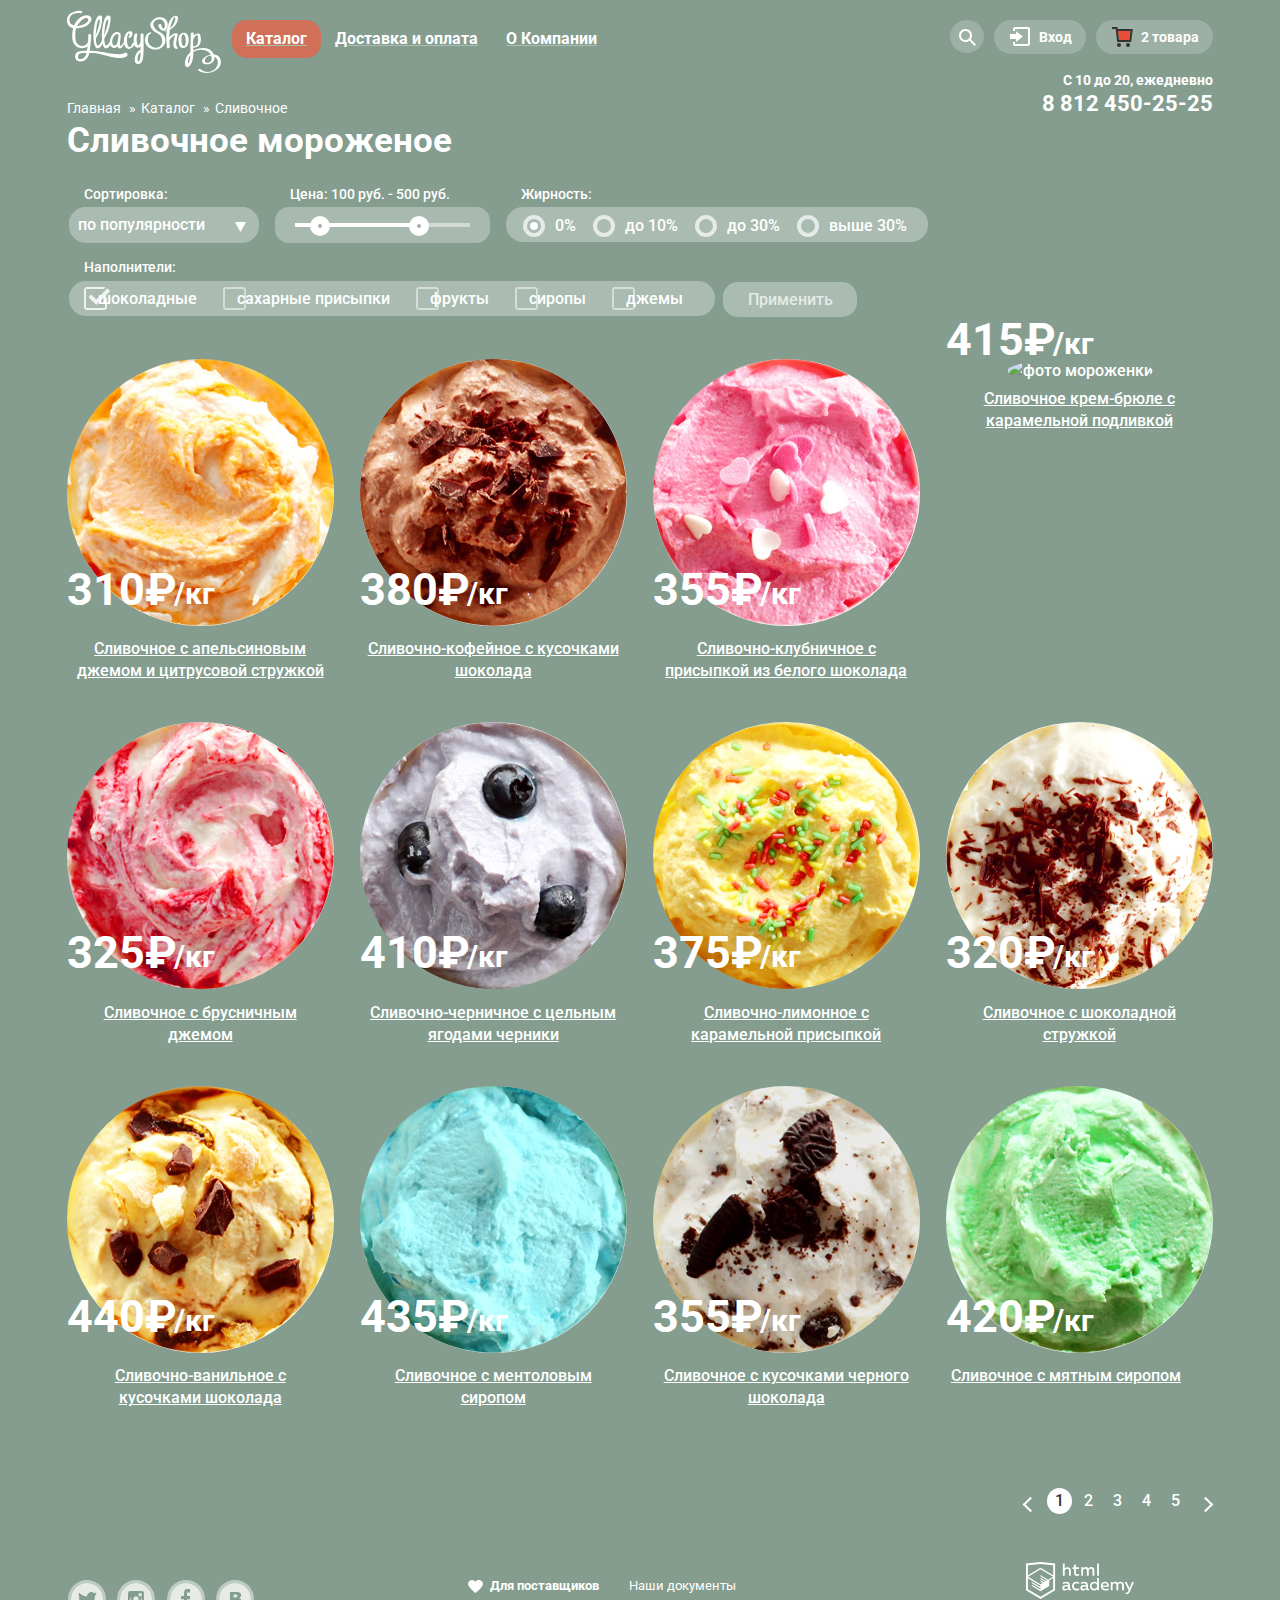
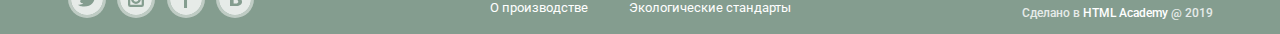
==== commit 88a9dae8: "fixing Д27" ====
--- a/catalog.html
+++ b/catalog.html
@@ -37,7 +37,7 @@
         <ul class="user-navigation">
           <li>
             <div class="search-dropdown">
-              <a class="user-navigation-item button-search" href="http://search.html"></a>
+              <a class="user-navigation-item button-search" href="http://search.html">Поиск</a>
               <div class="dropdown-wrapper">
                 <form class="search-form" method="get" action="http://search.html">
                   <input type="text" class="search-input" placeholder="Что ищем?">
@@ -320,13 +320,13 @@
         </div>
       </section>
       <div class="paginator">
-        <a class="previous-page disabled"></a>
+        <a class="previous-page disabled">Предыдущая</a>
         <a class="page page-1 current-page">1</a>
         <a class="page page-2" href="#">2</a>
         <a class="page page-3" href="#">3</a>
         <a class="page page-4" href="#">4</a>
         <a class="page page-5" href="#">5</a>
-        <a class="next-page" href="#"></a>
+        <a class="next-page" href="#">Следующая</a>
       </div>
     </section>
   </main>
@@ -335,16 +335,16 @@
     <footer class="main-footer">
       <div class="footer-social">
         <div>
-          <a class="social-button twitter" href="#"></a>
+          <a class="social-button twitter" href="#">Твиттер</a>
         </div>
         <div>
-          <a class="social-button instagram" href="#"></a>
+          <a class="social-button instagram" href="#">Инстаграм</a>
         </div>
         <div>
-          <a class="social-button fb" href="#"></a>
+          <a class="social-button fb" href="#">Фейсбук</a>
         </div>
         <div>
-          <a class="social-button vk" href="#"></a>
+          <a class="social-button vk" href="#">Вконтакте</a>
         </div>
       </div>
       <div class="footer-info">
--- a/css/mini.css
+++ b/css/mini.css
@@ -1 +1 @@
-.map,body{min-width:1200px}.site-wrapper,body{background-color:#849d8f}.main-slider,.slide-button{position:relative;text-align:center}.slide-button,a{text-decoration:none;color:#fff}.blog,.excellence li{-webkit-box-sizing:border-box}.promo-button,.slide-button{text-shadow:0 2px 5px rgba(160,32,11,.76)}.excellence,.flex-container-footer-info,.store-address,.time-tel{-webkit-box-direction:normal}body{margin:0;font-family:Roboto,Arial,sans-serif;font-size:16px;line-height:1.5;font-weight:500;color:#fff}.main-header{padding-top:10px}.container{width:1146px;margin:0 auto;padding:0}.main-slider{font-size:18px;line-height:1.2;font-family:Roboto,Arial,sans-serif;padding-top:321px;margin-bottom:22px;color:#fff;min-height:230px}.site-wrapper{min-width:940px;background-image:url(../img/slider-item1.png);background-position:top center;background-repeat:no-repeat;-webkit-transition:background-image .5s ease,background-color .5s ease;-o-transition:background-image .5s ease,background-color .5s ease;transition:background-image .5s ease,background-color .5s ease}.site-wrapper::after,.site-wrapper::before{content:"";visibility:hidden}.site-wrapper::before{background-image:url(../img/slider-item2.png)}.site-wrapper::after{background-image:url(../img/slider-item3.png)}.slider-list{margin:0;padding:0;list-style:none}.slide{display:none}.slide-button,.slider-controls label{display:inline-block;vertical-align:top;cursor:pointer}.slide-title{width:700px;margin:-3px 19.5%;font-size:60px;line-height:60px;font-weight:700}.slide-button{top:33px;justify-content:center;padding:11px 40px;font-weight:700;font-size:32px;line-height:41px;background:#f26843;background:-webkit-gradient(linear,left top,left bottom,from(#f26843),to(#e74a35));background:-webkit-linear-gradient(top,#f26843 0,#e74a35 100%);background:-o-linear-gradient(top,#f26843 0,#e74a35 100%);background:linear-gradient(to bottom,#f26843 0,#e74a35 100%);border-radius:50px;-webkit-box-shadow:0 2px 2px rgba(172,16,0,.64);box-shadow:0 2px 2px rgba(172,16,0,.64);border:none}.slide-button:hover{background:-webkit-gradient(linear,left top,left bottom,from(#f58669),to(#ec6f5e));background:-webkit-linear-gradient(top,#f58669 0,#ec6f5e 100%);background:-o-linear-gradient(top,#f58669 0,#ec6f5e 100%);background:linear-gradient(to bottom,#f58669 0,#ec6f5e 100%);-webkit-box-shadow:0 2px 2px rgba(172,16,0,1);box-shadow:0 2px 2px rgba(172,16,0,1)}.slide-button:active{background:-webkit-gradient(linear,left top,left bottom,from(#d84732),to(#e1613e));background:-webkit-linear-gradient(top,#d84732 0,#e1613e 100%);background:-o-linear-gradient(top,#d84732 0,#e1613e 100%);background:linear-gradient(to bottom,#d84732 0,#e1613e 100%);-webkit-box-shadow:inset 0 2px 2px rgba(172,16,0,1);box-shadow:inset 0 2px 2px rgba(172,16,0,1)}.slider-controls{position:absolute;bottom:41px;z-index:20;font-size:0}.slider-controls label{width:17px;height:17px;margin-right:8px;background-color:transparent;border:2px solid #fff;border-radius:50%}.product-1:checked~.site-wrapper{background-color:#849d8f;background-image:url(../img/slider-item1.png)}.product-2:checked~.site-wrapper{background-color:#8996a6;background-image:url(../img/slider-item2.png)}.product-3:checked~.site-wrapper{background-color:#9d8b84;background-image:url(../img/slider-item3.png)}.product-1:checked~.site-wrapper .slide1,.product-2:checked~.site-wrapper .slide2,.product-3:checked~.site-wrapper .slide3{display:block}.product-1:checked~.site-wrapper label[for=product-1],.product-2:checked~.site-wrapper label[for=product-2],.product-3:checked~.site-wrapper label[for=product-3]{background-color:#fff}.index-content{margin-top:13px}.main-navigation{display:-webkit-box;display:-ms-flexbox;display:flex;-ms-flex-wrap:wrap;flex-wrap:wrap;font-weight:700;font-size:16px;line-height:18px;-webkit-box-pack:justify;-ms-flex-pack:justify;justify-content:space-between;position:relative;color:#fff}.time-tel p,.user-navigation{font-size:14px;line-height:16px}.site-navigation,.user-navigation{list-style:none;margin:10px 0 0 11px;padding:0}.site-navigation{display:-webkit-box;display:-ms-flexbox;display:flex;-ms-flex-wrap:wrap;flex-wrap:wrap;margin-right:auto}.user-navigation{display:-webkit-inline-box;display:-ms-inline-flexbox;display:inline-flex;-ms-flex-wrap:wrap;flex-wrap:wrap;max-width:400px;position:absolute;right:0}.cart-delete-btn,.time-tel,.user-navigation .button-search,.user-navigation .cart-button,.user-navigation .login-link{position:relative}.user-navigation li{margin-left:10px}.time-tel{display:-webkit-box;display:-ms-flexbox;display:flex;text-align:right;font-weight:700;top:48px;-webkit-box-orient:vertical;-ms-flex-direction:column;flex-direction:column}.site-navigation-items,.user-navigation-item{display:inline-block;vertical-align:middle;color:#fff}.time-tel p{margin-bottom:4px}.time-tel a{font-size:22px;line-height:24px;color:#fff}.button-search::before,.cart-button::before,.cart-delete-btn::before,.feedback-form-close::before,.login-link::before{content:"";position:absolute;width:21px;height:20px;background-repeat:no-repeat;background-position:0 0}.button-search::before{background-image:url(../img/loupe-white.svg);top:9px;left:9px}.login-link::before{background-image:url(../img/entrance-white.svg);top:7px;left:16px}.cart-button::before{background-image:url(../img/basket.svg);top:7px;left:16px}.cart-button,.login-link{border-radius:20px;background-color:rgba(255,255,255,.2)}.cart-delete-col{width:20px}.cart-product-preview{width:45px}.cart-product-name{width:250px}.cart-product-price{width:120px}.cart-product-amount{width:70px}.site-navigation-items{padding:10px 14px;border-radius:15px;text-decoration:underline;-webkit-text-decoration-color:#adbdb4;text-decoration-color:#adbdb4}.user-navigation-item{padding:9px 14px 9px 45px}.breadcrumbs,.filter-form-fat{display:-webkit-box;display:-ms-flexbox}.button-search{padding:17px;border-radius:50%;background-color:rgba(255,255,255,.2)}.breadcrumbs,.filter-form-item{-webkit-box-pack:justify;padding-left:0}.site-navigation-items:focus,.site-navigation-items:hover{color:#323232;background-color:#fff;text-decoration:none}.site-navigation-items:focus{-webkit-box-shadow:inset 0 1px 2px 0 #696969;box-shadow:inset 0 1px 2px 0 #696969;text-decoration:none}.catalog-body .catalog-a{background-color:#d07058}.breadcrumbs{display:flex;width:220px;-ms-flex-pack:justify;justify-content:space-between;font-size:14px;line-height:16px;font-weight:400;list-style-type:none;margin-top:22px;margin-bottom:-2px}.breadcrumbs a:nth-child(3){color:#fff;border-bottom:1px solid rgba(255,255,255,.3)}.active::after{content:"»";position:relative;right:-8px}.checkmark:after,.filter-form-checkbox-label::before,.heart::before,.icecream-card::after,.img-wrap::before{content:""}.active:focus,.active:hover{background-color:transparent;color:#ffbc9e}.filter-control-wrapper,.filter-form-botton,.filter-form-sort{height:35px;border-radius:17px;margin:0;padding:0;background-color:#aabcb2}.filter-form{margin-bottom:26px;font-size:0;margin-top:19px}.filter-form-item,.filter-form-sort{border:none;font-size:16px;line-height:18px;font-weight:500;cursor:pointer}.filter-form-item{display:inline-block;vertical-align:top;color:#fff;-ms-flex-pack:justify;justify-content:space-between;margin-bottom:7px}.filter-form-sort:focus,.filter-form-sort:hover{color:#323232;background:url(../img/icon-down-dir.svg) 93% 58% no-repeat #aabcb2}.filter-form-sort{height:36px;padding:0 25px 0 9px;color:#fff;text-align:left;background:url(../img/icon-down-dir-white.svg) 93% 58% no-repeat #aabcb2;min-width:190px;-moz-appearance:none;-webkit-appearance:none}.filter-form-sort::-ms-expand{display:none}.filter-form-sort:focus{background-color:#fff}.filter-form-sort option{font-size:14px;line-height:16px;font-weight:400;background-color:#fff}.filter-form-fat{display:flex;padding-left:31px;padding-top:10px}.filter-form-radio{display:-webkit-box;display:-ms-flexbox;display:flex;position:relative;cursor:pointer;-webkit-user-select:none;-moz-user-select:none;-ms-user-select:none;user-select:none;padding-left:18px;margin-right:31px}.filter-form-radio:last-child{margin-right:21px}.filter-form-radio input{display:none;cursor:pointer}.checkmark{position:absolute;top:-2px;left:-14px;height:14px;width:14px;background-color:transparent;border:4px solid #e6ebe9;border-radius:50%}.filter-form-radio:hover input~.checkmark{border:4px solid #fff}.checkmark:after{position:absolute;display:none}.filter-form-radio input:checked~.checkmark:after{display:block}.filter-form-radio .checkmark:after{top:3px;left:3px;width:8px;height:8px;border-radius:50%;background:#fff}.fillers-checkboxes{padding:8px 0 0 25px;height:27px}.filter-checkbox-control{position:relative;display:inline-block;vertical-align:middle;cursor:pointer;-webkit-user-select:none;-moz-user-select:none;-ms-user-select:none;user-select:none;margin-right:32px}.filter-checkbox-control input{opacity:0;cursor:pointer;height:0;width:0}.filter-form-checkbox-label::before{position:absolute;background-image:url(../img/checkbox-off.svg);left:-10px;top:-3px;width:23px;height:23px;opacity:.5}.filter-form-checkbox-label:focus::before,.filter-form-checkbox-label:hover::before{opacity:1}.filter-checkbox-control input:checked~.filter-form-checkbox-label::before{position:absolute;background-image:url(../img/checkbox-on.svg);left:-10px;top:-3px;content:"";width:27px;height:23px;opacity:.8}.filter-checkbox-control input:checked~.filter-form-checkbox-label:focus::before,.filter-checkbox-control input:checked~.filter-form-checkbox-label:hover::before{opacity:1}.filter-form-botton{font-size:16px;line-height:18px;font-weight:500;color:#e4eae6;padding:7px 24px 7px 25px;margin:23px 0 0 -6px;border-radius:15px;border:2px;cursor:pointer}.filter-form-botton:hover{color:#353535;background-color:#fbfcfb;-webkit-box-shadow:inset 0 1px 2px 0 #fbfcfb;box-shadow:inset 0 1px 2px 0 #fbfcfb}.filter-form-botton:focus{color:#353535;background-color:#eaeaea;border:none;-webkit-box-shadow:inset 0 1px 2px 0 #696969;box-shadow:inset 0 1px 2px 0 #696969}.login-link:hover::before{background-image:url(../img/entrance.svg)}.button-search:hover::before{background-image:url(../img/loupe-black.svg)}.cart-button:hover::before{background-image:url(../img/basket-black.svg)}.catalog-body .cart-button::before{background-image:url(../img/basket-red.svg)}.filter-item{display:-webkit-inline-box;display:-ms-inline-flexbox;display:inline-flex;margin:0;padding:0;border:none}.baners,.promo-cards-items{display:-ms-flexbox;min-height:230px}.range-filter{width:215px}.filter-form-title{padding-left:15px;font-size:14px;line-height:16px;text-transform:inherit}.range-controls{position:relative;height:20px;padding-top:16px;padding-right:20px;padding-left:20px;border-radius:14px;background-color:#a8bab0;cursor:pointer}.range-controls .scale{height:4px;background:#d1dad3}.range-controls .bar{width:70%;height:4px;background:#fff}.range-controls .toggle{position:absolute;top:9px;width:4px;height:4px;padding:0;border-radius:50%;border:8px solid #fff;background-color:#ababab;cursor:pointer}.range-controls .toggle:hover{top:7px;border:10px solid #fff;margin-left:-1px}.range-controls .toggle-max{left:134px}.range-controls .toggle-min{left:35px}.container index-content{width:1160px;margin:0 auto;padding:0 2.3%}.baners{display:-webkit-box;display:flex;padding:0;margin-top:10px;margin-bottom:33px}.promo-cards-items{display:-webkit-box;display:flex;-webkit-box-pack:justify;-ms-flex-pack:justify;justify-content:space-between;float:none;margin-bottom:40px}.promo-cards-items p{font-size:18px;line-height:22px;font-weight:700;margin-top:0}.promo-cards-chocolate,.promo-cards-raspberries{display:-webkit-box;display:-ms-flexbox;display:flex;width:48.9%;-webkit-box-sizing:border-box;box-sizing:border-box;position:relative;background-position:center center;background-repeat:no-repeat;border-radius:15px;padding:10px 20px 60px}.promo-cards-raspberries{background-image:url(../img/raspberries.png)}.promo-cards-chocolate{background-image:url(../img/chocolate.png)}.promo-chocolate-content h3,.promo-raspberries-content h3{font-size:35px;line-height:41px;font-weight:700;margin-top:6px;margin-bottom:15px}.promo-button{display:inline-block;vertical-align:top;position:absolute;right:20px;bottom:24px;padding:8px 23px 12px;border-radius:25px;text-decoration:none;-webkit-box-shadow:0 2px 2px rgba(172,16,0,.64);box-shadow:0 2px 2px rgba(172,16,0,.64);text-align:center;color:#fff;background:#f26843;font-size:18px;line-height:24px;font-weight:700}.blog a,.card-name{text-decoration:underline}.advantages,.blog,.blog a{background-color:#fff;color:#323232}.cart-delete-btn,.excellence li,.feedback-form-close,.heart::before{background-repeat:no-repeat}.assortment-index{display:-webkit-box;display:-ms-flexbox;display:flex;font-size:0;margin-right:10px}.advantages{background-image:url(../img/waffles-background.png);font-weight:400;font-size:16px;line-height:22px;border-radius:14px;min-height:306px;margin-bottom:15px}.advantages .specification-shop{display:-webkit-box;display:-ms-flexbox;display:flex;font-size:24px;line-height:30px;margin:0 auto;padding-left:20px;padding-top:24px}.excellence{display:-webkit-box;display:-ms-flexbox;display:flex;-webkit-box-orient:horizontal;-ms-flex-direction:row;flex-direction:row;-ms-flex-wrap:wrap;flex-wrap:wrap;margin-top:9px}.excellence li{position:relative;display:inline-block;vertical-align:middle;width:48.6%;list-style-type:none;padding:12px 0 10px 56px;box-sizing:border-box}.blog-newsletter,.newsletter>.mail-form{display:-webkit-box;display:-ms-flexbox}.blog,.newsletter{width:48.8%;min-height:220px}.excellence li:nth-child(2n+1){margin-right:48px}.about-us-ice-cream{background-image:url(../img/ice-cream.svg);margin-left:-20px}.about-us-eco{background-image:url(../img/eco.svg);margin-left:-20px}.about-us-cows{background-image:url(../img/cow.svg);margin-left:-20px}.about-us-thermometer{background-image:url(../img/thermometer.svg);margin-left:-20px}.blog-newsletter{display:flex;-webkit-box-pack:justify;-ms-flex-pack:justify;justify-content:space-between;margin-top:40px}.blog{font-size:16px;line-height:22px;border-radius:15px;border-width:1px;border-style:solid;padding:21px 0 0 20px;box-sizing:border-box;background-image:url(../img/strawberry-background.jpg)}.blog-header{margin-bottom:4px}.blog a{font-size:24px;line-height:30px;padding-right:40%}.newsletter,.newsletter>.mail-form{border-radius:15px;background-color:#f8f7f4}.newsletter{background-image:url(https://htmlacademy-htmlcss.github.io/924839-gllacy/5/img/bg-post.svg);color:#5a5a5a}.newsletter-p{line-height:22px;margin-bottom:35px}.newsletter>.mail-form{margin:6px;padding:12px 7px 35px 19px;display:flex;-ms-flex-wrap:wrap;flex-wrap:wrap}.container-address,.store-address{display:-webkit-box;display:-ms-flexbox}.user-mail{-webkit-box-flex:2;-ms-flex:2;flex:2;margin-right:10px}.mail-form button{margin-right:13px}.map{position:relative;margin:39px 0 0 -27px;min-height:430px}.map p{margin-bottom:0}.container-address{max-width:300px;min-height:300px;display:flex;-webkit-box-pack:end;-ms-flex-pack:end;justify-content:flex-end;position:absolute;right:27px;top:62px;border-radius:14px;background-color:#fefefe}.store-address{display:flex;-webkit-box-orient:vertical;-ms-flex-direction:column;flex-direction:column;padding:29px 20px 0 23px;color:#323232}.store-address .address-small{font-weight:400;font-size:14px;line-height:20px;margin:0}.address-small:nth-child(1){width:60%}.address-small:nth-child(3){width:70%;margin-top:15px;margin-bottom:2px}.store-address .address-big{font-weight:700;font-size:18px;line-height:22px;margin:4px 0}.open-feedback-form{padding:10px 28px;border-radius:25px;font-size:18px;font-weight:700;position:absolute;bottom:24px;color:#fefefe;background-color:#ef5f3f;left:23px}.item-cards-table{display:-webkit-box;display:-ms-flexbox;display:flex;-ms-flex-wrap:wrap;flex-wrap:wrap;text-align:center;padding:0}.icecream-card{width:267px;position:relative;margin-bottom:40px;margin-right:26px;border-radius:5px;cursor:pointer}.icecream-card:nth-of-type(4n){margin-right:0}.icecream-card::after{background-color:rgba(255,255,255,.2);border-radius:5px;-webkit-box-shadow:0 20px 20px rgba(0,0,0,.4);box-shadow:0 20px 20px rgba(0,0,0,.4);display:none;height:405px;left:-13px;position:absolute;top:-6px;width:293px;opacity:.5;z-index:2}.icecream-card:hover::after{display:-webkit-box;display:-ms-flexbox;display:flex}.card-name,.img-wrap::before{display:-webkit-box;display:-ms-flexbox}.img-wrap::before{display:flex;position:absolute;top:-2px;background-image:url(../img/sprite.png);background-position:-10px 528px;width:62px;height:62px;z-index:10}.button-preview{position:absolute;padding:13px;visibility:hidden;border-radius:30px;color:#fefefe;background-color:#e84d37;bottom:-60px;width:61%;left:13%}.card-name,.card-price,.card-price span,.page,.paginator{position:relative}.icecream-card:hover .button-preview{visibility:visible;z-index:1}.card-name{display:flex;text-align:center;margin-top:-30px;line-height:22px;width:96%;left:5px}.card-price,.main-footer{display:-webkit-box;display:-ms-flexbox}.card-price{display:flex;-webkit-box-pack:justify;-ms-flex-pack:justify;margin-top:-77px;text-align:left;font-size:45px;font-weight:700}.card-price span{font-size:30px;font-weight:700;top:15px;left:-3px}.icecream-card img{max-width:100%;margin:0;border-radius:60%}.paginator{margin:20px 9px 36px 945px;padding-left:35px;padding-top:19px}.disabled,.disabled::before{border-color:rgba(255,255,255,.2)}.page{display:inline-block;vertical-align:top;font-size:16px;font-weight:500;line-height:18px;padding:4px 8px;text-align:center;text-decoration:none;color:#fff;border-radius:50%}.next-page,.previous-page{border-bottom:2px solid #fff;border-left:2px solid #fff;height:9px;position:absolute;top:30px;width:9px}.previous-page{left:13px;-webkit-transform:rotate(45deg);-ms-transform:rotate(45deg);transform:rotate(45deg)}.current-page,.page .current-page:hover{background-color:#fff}.page:active,.paginator .current-page{color:#323232}.next-page{right:-7px;-webkit-transform:rotate(-135deg);-ms-transform:rotate(-135deg);transform:rotate(-135deg)}.page:hover{background-color:rgba(255,255,255,.2)}.page:active{background-color:#fcfcfc}.main-footer{display:flex;-webkit-box-pack:justify;-ms-flex-pack:justify;justify-content:space-between;font-size:13px;line-height:18px;color:#e6ebe9;padding-left:4px}.footer-social{display:-webkit-box;display:-ms-flexbox;display:flex;-webkit-box-align:center;-ms-flex-align:center;align-items:center;width:180px;justify-content:space-between;padding-top:14px}.social-button{display:inline-block;vertical-align:middle;height:32px;width:32px;border-radius:50%;-webkit-box-shadow:0 0 0 3px rgba(255,255,255,.6),inset 0 0 0 1px rgba(255,255,255,.6);box-shadow:0 0 0 3px rgba(255,255,255,.6),inset 0 0 0 1px rgba(255,255,255,.6);opacity:.8}.social-button:hover{opacity:1;-webkit-box-shadow:0 0 0 4px rgba(255,255,255,.7),inset 0 0 0 1px rgba(255,255,255,.6);box-shadow:0 0 0 4px rgba(255,255,255,.7),inset 0 0 0 1px rgba(255,255,255,.6)}.twitter{background-image:url(../img/twitter.svg)}.instagram{background-image:url(../img/instagram.svg)}.fb{background-image:url(../img/fb.svg)}.vk{background-image:url(../img/vk.svg)}.footer-info{display:-webkit-box;display:-ms-flexbox;display:flex;-ms-flex-wrap:wrap;flex-wrap:wrap;max-width:500px;font-weight:400}.flex-container-footer-info{display:-webkit-box;display:-ms-flexbox;display:flex;-webkit-box-orient:horizontal;-ms-flex-direction:row;flex-direction:row;-ms-flex-wrap:wrap;flex-wrap:wrap;position:relative;padding-left:117px;margin-top:27px}.flex-container-footer-info li{width:50%;list-style-type:none;margin-left:-33px}.heart{font-weight:700}.heart::before{position:absolute;background-image:url(../img/heart.svg);background-position:0 0;width:15px;height:13px;top:3px;left:62px}.footer-copyright a,.footer-info a,.footer-social a{color:#fff}.footer-copyright{display:-webkit-box;display:-ms-flexbox;display:flex;-webkit-box-orient:vertical;-webkit-box-direction:reverse;-ms-flex-direction:column-reverse;flex-direction:column-reverse;-webkit-box-align:center;-ms-flex-align:center;align-items:center;font-size:12px}.login-form,.login-form-link{-ms-flex-direction:column;-webkit-box-orient:vertical;-webkit-box-direction:normal}.footer-copyright img{position:relative;left:-38px;top:11px}.footer-copyright p{margin-top:15px}.footer-copyright a:focus,.footer-copyright a:hover,.footer-info a:focus,.footer-info a:hover{color:#f6b8af}.htmlacademy-button{padding:10px;color:#fefefe;border-radius:20px}.htmlacademy-button:hover{background-color:#f07962;border-radius:20px}.cart-form,.catalog-dropdown-items,.contact-form,.login-form,.search-form{visibility:hidden;z-index:100;position:absolute;padding:0;border-radius:4px;background-color:#f8f7f4;-webkit-box-shadow:0 20px 20px 0 rgba(0,0,0,.4);box-shadow:0 20px 20px 0 rgba(0,0,0,.4);cursor:default}.cart-dropdown:hover .cart-form,.catalog-dropdown:hover .catalog-dropdown-items,.login-dropdown:hover .login-form,.search-dropdown:hover .search-form{visibility:visible}.contact-form{display:none}.login-actions,.login-form{display:-webkit-box;display:-ms-flexbox}.cart-dropdown,.catalog-dropdown,.login-dropdown,.search-dropdown{position:relative}.login-form{padding:0 20px 18px;font-size:0;right:0;display:flex;flex-direction:column;min-width:240px}.cart-form,.login-form-link{color:#323232;font-size:13px;font-weight:400}.login-actions{display:flex;-ms-flex-pack:distribute;justify-content:space-around}.login-form-link{display:-webkit-box;display:-ms-flexbox;display:flex;flex-direction:column;line-height:21px}.big-red-button,.cart-delete-btn{display:inline-block;cursor:pointer;outline:0}.cart-form{right:0;min-width:500px;min-height:200px;padding:20px;line-height:16px}.cart-form-body{padding-bottom:10px}.cart-delete-btn{vertical-align:middle;width:14px;height:14px;font-size:0;-webkit-box-shadow:none;box-shadow:none;border:none;background-color:transparent}.cart-delete-btn::before{background-image:url(../img/cross-small.svg);left:0;top:-3px}.cart-total{text-align:right;font-size:15px;font-weight:700;line-height:18px;padding-top:10px;border-top:1px solid #cacac7}.cart-checkout{position:absolute;bottom:20px;right:14px;padding:13px 30px;border-radius:25px;color:#fff;background-color:#ec583c}.big-red-button{vertical-align:top;padding:8px 19px 12px;font-weight:700;font-size:18px;line-height:24px;text-align:center;background-color:#f26843;-webkit-box-shadow:0 2px 2px rgba(172,16,0,.64);box-shadow:0 2px 2px rgba(172,16,0,.64);color:#fff;border:none;border-radius:22px}.form-user-container{color:#999;font-size:14px;line-height:24px;font-weight:400}.dropdown-wrapper{padding-top:4px}.user-navigation-item{position:relative;top:100%;right:0;text-decoration:none}.search-form{padding:10px 15px;right:0;min-width:300px;margin:0}.user-navigation-item:focus,.user-navigation-item:hover{background-color:#fff;color:#323232}.catalog-dropdown-items li{list-style-type:none;padding:6px 20px;margin:0;color:#323232}.catalog-dropdown-items li:focus,.catalog-dropdown-items li:hover{background-color:#fbded7}.catalog-dropdown-items li:active{background-color:#f6b5a5}.catalog-categories a{font-size:14px;line-height:16px;font-weight:400;text-decoration:none;white-space:nowrap;cursor:pointer;color:#000}.catalog-categories:first-child a{font-weight:700}img{max-width:100%;max-height:100%}.visually-hidden:not(:focus):not(:active),input[type=checkbox].visually-hidden,input[type=radio].visually-hidden{position:absolute;width:1px;height:1px;margin:-1px;border:0;padding:0;white-space:nowrap;-webkit-clip-path:inset(100%);clip-path:inset(100%);clip:rect(0 0 0 0);overflow:hidden}.product-1,.product-2,.product-3{display:none}input[type=password],input[type=text],textarea{border-radius:4px;border:2px solid #d3d3d2;padding:3px 15px;font-size:16px;font-weight:700;line-height:24px;-webkit-box-sizing:border-box;box-sizing:border-box;width:100%}input[type=password]::-webkit-input-placeholder,input[type=text]::-webkit-input-placeholder,textarea::-webkit-input-placeholder{font-size:14px;font-weight:400}input[type=password]::-moz-placeholder,input[type=text]::-moz-placeholder,textarea::-moz-placeholder{font-size:16px;font-weight:400}input[type=password]:-ms-input-placeholder,input[type=text]:-ms-input-placeholder,textarea:-ms-input-placeholder{font-size:14px;font-weight:400}input[type=password]:hover,input[type=text]:hover,textarea:hover{border:2px solid #c7c6c5}input[type=password]:focus,input[type=text]:focus,textarea:focus{border:2px solid #8fbdec}.feedback-form{visibility:hidden;display:-webkit-box;display:-ms-flexbox;display:flex;-webkit-box-orient:vertical;-webkit-box-direction:normal;-ms-flex-direction:column;flex-direction:column;position:fixed;top:11%;left:34%;max-width:430px;max-height:440px;background-color:#f8f7f4;border-radius:8px;padding:20px 25px;z-index:100}.feedback-form-show{visibility:visible}.feedback-form-close{display:inline-block;vertical-align:middle;width:18px;height:18px;font-size:0;-webkit-box-shadow:none;box-shadow:none;border:none;cursor:pointer;outline:0;background-color:transparent;position:absolute;right:15px;top:15px}.feedback-form-close::before{background-image:url(../img/cross-big.svg);left:0;top:0}.feedback-form-title{color:#323232;font-size:24px;line-height:28px;margin:0 0 25px}.feedback-form input[type=text]{background-color:#fff;margin-bottom:20px;max-width:268px;color:#999;font-size:16px;line-height:24px;padding-left:10px}.comment-field{font-family:Roboto,Arial,sans-serif;color:#999;font-size:16px;line-height:24px;font-weight:400;width:425px}.feedback-form-profile textarea{width:400px;margin-bottom:15px;padding:10px 20px 10px 10px}.feedback-form .big-red-button{float:right}.page-fade-overlay{display:none;position:fixed;top:0;left:0;z-index:90;width:100%;height:100%;background:rgba(0,0,0,.5)}.page-fade-overlay-show{display:block}+.map,body{min-width:1200px}.site-wrapper,body{background-color:#849d8f}.main-slider,.slide-button{position:relative;text-align:center}.slide-button,a{text-decoration:none;color:#fff}.blog,.excellence li{-webkit-box-sizing:border-box}.promo-button,.slide-button{text-shadow:0 2px 5px rgba(160,32,11,.76)}.excellence,.flex-container-footer-info,.store-address,.time-tel{-webkit-box-direction:normal}body{margin:0;font-family:Roboto,Arial,sans-serif;font-size:16px;line-height:1.5;font-weight:500;color:#fff}.main-header{padding-top:10px}.container{width:1146px;margin:0 auto;padding:0}.main-slider{font-size:18px;line-height:1.2;font-family:Roboto,Arial,sans-serif;padding-top:321px;margin-bottom:22px;color:#fff;min-height:230px}.site-wrapper{min-width:940px;background-image:url(../img/slider-item1.png);background-position:top center;background-repeat:no-repeat;-webkit-transition:background-image .5s ease,background-color .5s ease;-o-transition:background-image .5s ease,background-color .5s ease;transition:background-image .5s ease,background-color .5s ease}.site-wrapper::after,.site-wrapper::before{content:"";visibility:hidden}.site-wrapper::before{background-image:url(../img/slider-item2.png)}.site-wrapper::after{background-image:url(../img/slider-item3.png)}.slider-list{margin:0;padding:0;list-style:none}.slide{display:none}.slide-button,.slider-controls label{display:inline-block;vertical-align:top;cursor:pointer}.slide-title{width:700px;margin:-3px 19.5%;font-size:60px;line-height:60px;font-weight:700}.slide-button{top:33px;justify-content:center;padding:11px 40px;font-weight:700;font-size:32px;line-height:41px;background:#f26843;background:-webkit-gradient(linear,left top,left bottom,from(#f26843),to(#e74a35));background:-webkit-linear-gradient(top,#f26843 0,#e74a35 100%);background:-o-linear-gradient(top,#f26843 0,#e74a35 100%);background:linear-gradient(to bottom,#f26843 0,#e74a35 100%);border-radius:50px;-webkit-box-shadow:0 2px 2px rgba(172,16,0,.64);box-shadow:0 2px 2px rgba(172,16,0,.64);border:none}.slide-button:hover{background:-webkit-gradient(linear,left top,left bottom,from(#f58669),to(#ec6f5e));background:-webkit-linear-gradient(top,#f58669 0,#ec6f5e 100%);background:-o-linear-gradient(top,#f58669 0,#ec6f5e 100%);background:linear-gradient(to bottom,#f58669 0,#ec6f5e 100%);-webkit-box-shadow:0 2px 2px rgba(172,16,0,1);box-shadow:0 2px 2px rgba(172,16,0,1)}.slide-button:active{background:-webkit-gradient(linear,left top,left bottom,from(#d84732),to(#e1613e));background:-webkit-linear-gradient(top,#d84732 0,#e1613e 100%);background:-o-linear-gradient(top,#d84732 0,#e1613e 100%);background:linear-gradient(to bottom,#d84732 0,#e1613e 100%);-webkit-box-shadow:inset 0 2px 2px rgba(172,16,0,1);box-shadow:inset 0 2px 2px rgba(172,16,0,1)}.slider-controls{position:absolute;bottom:41px;z-index:20;font-size:0}.slider-controls label{width:17px;height:17px;margin-right:8px;background-color:transparent;border:2px solid #fff;border-radius:50%}.product-1:checked~.site-wrapper{background-color:#849d8f;background-image:url(../img/slider-item1.png)}.product-2:checked~.site-wrapper{background-color:#8996a6;background-image:url(../img/slider-item2.png)}.product-3:checked~.site-wrapper{background-color:#9d8b84;background-image:url(../img/slider-item3.png)}.product-1:checked~.site-wrapper .slide1,.product-2:checked~.site-wrapper .slide2,.product-3:checked~.site-wrapper .slide3{display:block}.product-1:checked~.site-wrapper label[for=product-1],.product-2:checked~.site-wrapper label[for=product-2],.product-3:checked~.site-wrapper label[for=product-3]{background-color:#fff}.index-content{margin-top:13px}.main-navigation{display:-webkit-box;display:-ms-flexbox;display:flex;-ms-flex-wrap:wrap;flex-wrap:wrap;font-weight:700;font-size:16px;line-height:18px;-webkit-box-pack:justify;-ms-flex-pack:justify;justify-content:space-between;position:relative;color:#fff}.time-tel p,.user-navigation{font-size:14px;line-height:16px}.site-navigation,.user-navigation{list-style:none;margin:10px 0 0 11px;padding:0}.site-navigation{display:-webkit-box;display:-ms-flexbox;display:flex;-ms-flex-wrap:wrap;flex-wrap:wrap;margin-right:auto}.user-navigation{display:-webkit-inline-box;display:-ms-inline-flexbox;display:inline-flex;-ms-flex-wrap:wrap;flex-wrap:wrap;max-width:400px;position:absolute;right:0}.cart-delete-btn,.time-tel,.user-navigation .button-search,.user-navigation .cart-button,.user-navigation .login-link{position:relative}.user-navigation li{margin-left:10px}.time-tel{display:-webkit-box;display:-ms-flexbox;display:flex;text-align:right;font-weight:700;top:48px;-webkit-box-orient:vertical;-ms-flex-direction:column;flex-direction:column}.site-navigation-items,.user-navigation-item{display:inline-block;vertical-align:middle;color:#fff}.time-tel p{margin-bottom:4px}.time-tel a{font-size:22px;line-height:24px;color:#fff}.button-search::before,.cart-button::before,.cart-delete-btn::before,.feedback-form-close::before,.login-link::before{content:"";position:absolute;width:21px;height:20px;background-repeat:no-repeat;background-position:0 0}.button-search::before{background-image:url(../img/loupe-white.svg);top:9px;left:9px}.login-link::before{background-image:url(../img/entrance-white.svg);top:7px;left:16px}.cart-button::before{background-image:url(../img/basket.svg);top:7px;left:16px}.cart-button,.login-link{border-radius:20px;background-color:rgba(255,255,255,.2)}.cart-delete-col{width:20px}.cart-product-preview{width:45px}.cart-product-name{width:250px}.cart-product-price{width:120px}.cart-product-amount{width:70px}.site-navigation-items{padding:10px 14px;border-radius:15px;text-decoration:underline;-webkit-text-decoration-color:#adbdb4;text-decoration-color:#adbdb4}.user-navigation-item{padding:9px 14px 9px 45px}.breadcrumbs,.filter-form-fat{display:-webkit-box;display:-ms-flexbox}.button-search{padding:17px 17px 0;border-radius:50%;background-color:rgba(255,255,255,.2)}.breadcrumbs,.filter-form-item{-webkit-box-pack:justify;padding-left:0}.site-navigation-items:focus,.site-navigation-items:hover{color:#323232;background-color:#fff;text-decoration:none}.site-navigation-items:focus{-webkit-box-shadow:inset 0 1px 2px 0 #696969;box-shadow:inset 0 1px 2px 0 #696969;text-decoration:none}.catalog-body .catalog-a{background-color:#d07058}.breadcrumbs{display:flex;width:220px;-ms-flex-pack:justify;justify-content:space-between;font-size:14px;line-height:16px;font-weight:400;list-style-type:none;margin-top:22px;margin-bottom:-2px}.breadcrumbs a:nth-child(3){color:#fff;border-bottom:1px solid rgba(255,255,255,.3)}.active::after{content:"»";position:relative;right:-8px}.checkmark:after,.filter-form-checkbox-label::before,.heart::before,.icecream-card::after,.img-wrap::before{content:""}.active:focus,.active:hover{background-color:transparent;color:#ffbc9e}.filter-control-wrapper,.filter-form-botton,.filter-form-sort{height:35px;border-radius:17px;margin:0;padding:0;background-color:#aabcb2}.filter-form{margin-bottom:26px;font-size:0;margin-top:19px}.filter-form-item,.filter-form-sort{border:none;font-size:16px;line-height:18px;font-weight:500;cursor:pointer}.filter-form-item{display:inline-block;vertical-align:top;color:#fff;-ms-flex-pack:justify;justify-content:space-between;margin-bottom:7px}.filter-form-sort:focus,.filter-form-sort:hover{color:#323232;background:url(../img/icon-down-dir.svg) 93% 58% no-repeat #aabcb2}.filter-form-sort{height:36px;padding:0 25px 0 9px;color:#fff;text-align:left;background:url(../img/icon-down-dir-white.svg) 93% 58% no-repeat #aabcb2;min-width:190px;-moz-appearance:none;-webkit-appearance:none}.filter-form-sort::-ms-expand{display:none}.filter-form-sort:focus{background-color:#fff}.filter-form-sort option{font-size:14px;line-height:16px;font-weight:400;background-color:#fff}.filter-form-fat{display:flex;padding-left:31px;padding-top:10px}.filter-form-radio{display:-webkit-box;display:-ms-flexbox;display:flex;position:relative;cursor:pointer;-webkit-user-select:none;-moz-user-select:none;-ms-user-select:none;user-select:none;padding-left:18px;margin-right:31px}.filter-form-radio:last-child{margin-right:21px}.filter-form-radio input{display:none;cursor:pointer}.checkmark{position:absolute;top:-2px;left:-14px;height:14px;width:14px;background-color:transparent;border:4px solid #e6ebe9;border-radius:50%}.filter-form-radio:hover input~.checkmark{border:4px solid #fff}.checkmark:after{position:absolute;display:none}.filter-form-radio input:checked~.checkmark:after{display:block}.filter-form-radio .checkmark:after{top:3px;left:3px;width:8px;height:8px;border-radius:50%;background:#fff}.fillers-checkboxes{padding:8px 0 0 25px;height:27px}.filter-checkbox-control{position:relative;display:inline-block;vertical-align:middle;cursor:pointer;-webkit-user-select:none;-moz-user-select:none;-ms-user-select:none;user-select:none;margin-right:32px}.filter-checkbox-control input{opacity:0;cursor:pointer;height:0;width:0}.filter-form-checkbox-label::before{position:absolute;background-image:url(../img/checkbox-off.svg);left:-10px;top:-3px;width:23px;height:23px;opacity:.5}.filter-form-checkbox-label:focus::before,.filter-form-checkbox-label:hover::before{opacity:1}.filter-checkbox-control input:checked~.filter-form-checkbox-label::before{position:absolute;background-image:url(../img/checkbox-on.svg);left:-10px;top:-3px;content:"";width:27px;height:23px;opacity:.8}.filter-checkbox-control input:checked~.filter-form-checkbox-label:focus::before,.filter-checkbox-control input:checked~.filter-form-checkbox-label:hover::before{opacity:1}.filter-form-botton{font-size:16px;line-height:18px;font-weight:500;color:#e4eae6;padding:7px 24px 7px 25px;margin:23px 0 0 -6px;border-radius:15px;border:2px;cursor:pointer}.filter-form-botton:hover{color:#353535;background-color:#fbfcfb;-webkit-box-shadow:inset 0 1px 2px 0 #fbfcfb;box-shadow:inset 0 1px 2px 0 #fbfcfb}.filter-form-botton:focus{color:#353535;background-color:#eaeaea;border:none;-webkit-box-shadow:inset 0 1px 2px 0 #696969;box-shadow:inset 0 1px 2px 0 #696969}.login-link:hover::before{background-image:url(../img/entrance.svg)}.button-search:hover::before{background-image:url(../img/loupe-black.svg)}.cart-button:hover::before{background-image:url(../img/basket-black.svg)}.catalog-body .cart-button::before{background-image:url(../img/basket-red.svg)}.filter-item{display:-webkit-inline-box;display:-ms-inline-flexbox;display:inline-flex;margin:0;padding:0;border:none}.baners,.promo-cards-items{display:-ms-flexbox;min-height:230px}.range-filter{width:215px}.filter-form-title{padding-left:15px;font-size:14px;line-height:16px;text-transform:inherit}.range-controls{position:relative;height:20px;padding-top:16px;padding-right:20px;padding-left:20px;border-radius:14px;background-color:#a8bab0;cursor:pointer}.range-controls .scale{height:4px;background:#d1dad3}.range-controls .bar{width:70%;height:4px;background:#fff}.range-controls .toggle{position:absolute;top:9px;width:4px;height:4px;padding:0;border-radius:50%;border:8px solid #fff;background-color:#ababab;cursor:pointer}.range-controls .toggle:hover{top:7px;border:10px solid #fff;margin-left:-1px}.range-controls .toggle-max{left:134px}.range-controls .toggle-min{left:35px}.container index-content{width:1160px;margin:0 auto;padding:0 2.3%}.baners{display:-webkit-box;display:flex;padding:0;margin-top:10px;margin-bottom:33px}.promo-cards-items{display:-webkit-box;display:flex;-webkit-box-pack:justify;-ms-flex-pack:justify;justify-content:space-between;float:none;margin-bottom:40px}.promo-cards-items p{font-size:18px;line-height:22px;font-weight:700;margin-top:0}.promo-cards-chocolate,.promo-cards-raspberries{display:-webkit-box;display:-ms-flexbox;display:flex;width:48.9%;-webkit-box-sizing:border-box;box-sizing:border-box;position:relative;background-position:center center;background-repeat:no-repeat;border-radius:15px;padding:10px 20px 60px}.promo-cards-raspberries{background-image:url(../img/raspberries.png)}.promo-cards-chocolate{background-image:url(../img/chocolate.png)}.promo-chocolate-content h3,.promo-raspberries-content h3{font-size:35px;line-height:41px;font-weight:700;margin-top:6px;margin-bottom:15px}.promo-button{display:inline-block;vertical-align:top;position:absolute;right:20px;bottom:24px;padding:8px 23px 12px;border-radius:25px;text-decoration:none;-webkit-box-shadow:0 2px 2px rgba(172,16,0,.64);box-shadow:0 2px 2px rgba(172,16,0,.64);text-align:center;color:#fff;background:#f26843;font-size:18px;line-height:24px;font-weight:700}.blog a,.card-name{text-decoration:underline}.advantages,.blog,.blog a{background-color:#fff;color:#323232}.cart-delete-btn,.excellence li,.feedback-form-close,.heart::before{background-repeat:no-repeat}.assortment-index{display:-webkit-box;display:-ms-flexbox;display:flex;font-size:0;margin-right:10px}.advantages{background-image:url(../img/waffles-background.png);font-weight:400;font-size:16px;line-height:22px;border-radius:14px;min-height:306px;margin-bottom:15px}.advantages .specification-shop{display:-webkit-box;display:-ms-flexbox;display:flex;font-size:24px;line-height:30px;margin:0 auto;padding-left:20px;padding-top:24px}.excellence{display:-webkit-box;display:-ms-flexbox;display:flex;-webkit-box-orient:horizontal;-ms-flex-direction:row;flex-direction:row;-ms-flex-wrap:wrap;flex-wrap:wrap;margin-top:9px}.excellence li{position:relative;display:inline-block;vertical-align:middle;width:48.6%;list-style-type:none;padding:12px 0 10px 56px;box-sizing:border-box}.blog-newsletter,.newsletter>.mail-form{display:-webkit-box;display:-ms-flexbox}.blog,.newsletter{width:48.8%;min-height:220px}.excellence li:nth-child(2n+1){margin-right:48px}.about-us-ice-cream{background-image:url(../img/ice-cream.svg);margin-left:-20px}.about-us-eco{background-image:url(../img/eco.svg);margin-left:-20px}.about-us-cows{background-image:url(../img/cow.svg);margin-left:-20px}.about-us-thermometer{background-image:url(../img/thermometer.svg);margin-left:-20px}.blog-newsletter{display:flex;-webkit-box-pack:justify;-ms-flex-pack:justify;justify-content:space-between;margin-top:40px}.blog{font-size:16px;line-height:22px;border-radius:15px;border-width:1px;border-style:solid;padding:21px 0 0 20px;box-sizing:border-box;background-image:url(../img/strawberry-background.jpg)}.blog-header{margin-bottom:4px}.blog a{font-size:24px;line-height:30px;padding-right:40%}.newsletter,.newsletter>.mail-form{border-radius:15px;background-color:#f8f7f4}.newsletter{background-image:url(https://htmlacademy-htmlcss.github.io/924839-gllacy/5/img/bg-post.svg);color:#5a5a5a}.newsletter-p{line-height:22px;margin-bottom:35px}.newsletter>.mail-form{margin:6px;padding:12px 7px 35px 19px;display:flex;-ms-flex-wrap:wrap;flex-wrap:wrap}.container-address,.store-address{display:-webkit-box;display:-ms-flexbox}.user-mail{-webkit-box-flex:2;-ms-flex:2;flex:2;margin-right:10px}.mail-form button{margin-right:13px}.map{position:relative;margin:39px 0 0 -27px;min-height:430px}.map p{margin-bottom:0}.container-address{max-width:300px;min-height:300px;display:flex;-webkit-box-pack:end;-ms-flex-pack:end;justify-content:flex-end;position:absolute;right:27px;top:62px;border-radius:14px;background-color:#fefefe}.store-address{display:flex;-webkit-box-orient:vertical;-ms-flex-direction:column;flex-direction:column;padding:29px 20px 0 23px;color:#323232}.store-address .address-small{font-weight:400;font-size:14px;line-height:20px;margin:0}.address-small:nth-child(1){width:60%}.address-small:nth-child(3){width:70%;margin-top:15px;margin-bottom:2px}.store-address .address-big{font-weight:700;font-size:18px;line-height:22px;margin:4px 0}.open-feedback-form{padding:10px 28px;border-radius:25px;font-size:18px;font-weight:700;position:absolute;bottom:24px;color:#fefefe;background-color:#ef5f3f;left:23px}.item-cards-table{display:-webkit-box;display:-ms-flexbox;display:flex;-ms-flex-wrap:wrap;flex-wrap:wrap;text-align:center;padding:0}.icecream-card{width:267px;position:relative;margin-bottom:40px;margin-right:26px;border-radius:5px;cursor:pointer}.icecream-card:nth-of-type(4n){margin-right:0}.icecream-card::after{background-color:rgba(255,255,255,.2);border-radius:5px;-webkit-box-shadow:0 20px 20px rgba(0,0,0,.4);box-shadow:0 20px 20px rgba(0,0,0,.4);display:none;height:405px;left:-13px;position:absolute;top:-6px;width:293px;opacity:.5;z-index:2}.icecream-card:hover::after{display:-webkit-box;display:-ms-flexbox;display:flex}.card-name,.img-wrap::before{display:-webkit-box;display:-ms-flexbox}.img-wrap::before{display:flex;position:absolute;top:-2px;background-image:url(../img/sprite.png);background-position:-10px 528px;width:62px;height:62px;z-index:10}.button-preview{position:absolute;padding:13px;visibility:hidden;border-radius:30px;color:#fefefe;background-color:#e84d37;bottom:-60px;width:61%;left:13%}.card-name,.card-price,.card-price span,.page,.paginator{position:relative}.icecream-card:hover .button-preview{visibility:visible;z-index:1}.card-name{display:flex;text-align:center;margin-top:-30px;line-height:22px;width:96%;left:5px}.card-price,.main-footer{display:-webkit-box;display:-ms-flexbox}.card-price{display:flex;-webkit-box-pack:justify;-ms-flex-pack:justify;margin-top:-77px;text-align:left;font-size:45px;font-weight:700}.card-price span{font-size:30px;font-weight:700;top:15px;left:-3px}.icecream-card img{max-width:100%;margin:0;border-radius:60%}.paginator{margin:20px 9px 36px 945px;padding-left:35px;padding-top:19px}.disabled,.disabled::before{border-color:rgba(255,255,255,.2)}.page{display:inline-block;vertical-align:top;font-size:16px;font-weight:500;line-height:18px;padding:4px 8px;text-align:center;text-decoration:none;color:#fff;border-radius:50%}.next-page,.previous-page{border-bottom:2px solid #fff;border-left:2px solid #fff;height:9px;position:absolute;top:30px;width:9px}.previous-page{left:13px;-webkit-transform:rotate(45deg);-ms-transform:rotate(45deg);transform:rotate(45deg)}.current-page,.page .current-page:hover{background-color:#fff}.page:active,.paginator .current-page{color:#323232}.next-page{right:-7px;-webkit-transform:rotate(-135deg);-ms-transform:rotate(-135deg);transform:rotate(-135deg)}.page:hover{background-color:rgba(255,255,255,.2)}.page:active{background-color:#fcfcfc}.main-footer{display:flex;-webkit-box-pack:justify;-ms-flex-pack:justify;justify-content:space-between;font-size:13px;line-height:18px;color:#e6ebe9;padding-left:4px}.footer-social{display:-webkit-box;display:-ms-flexbox;display:flex;-webkit-box-align:center;-ms-flex-align:center;align-items:center;width:180px;justify-content:space-between;padding-top:14px}.social-button{display:inline-block;vertical-align:middle;height:32px;width:32px;border-radius:50%;-webkit-box-shadow:0 0 0 3px rgba(255,255,255,.6),inset 0 0 0 1px rgba(255,255,255,.6);box-shadow:0 0 0 3px rgba(255,255,255,.6),inset 0 0 0 1px rgba(255,255,255,.6);opacity:.8}.social-button:hover{opacity:1;-webkit-box-shadow:0 0 0 4px rgba(255,255,255,.7),inset 0 0 0 1px rgba(255,255,255,.6);box-shadow:0 0 0 4px rgba(255,255,255,.7),inset 0 0 0 1px rgba(255,255,255,.6)}.twitter{background-image:url(../img/twitter.svg)}.instagram{background-image:url(../img/instagram.svg)}.fb{background-image:url(../img/fb.svg)}.vk{background-image:url(../img/vk.svg)}.footer-info{display:-webkit-box;display:-ms-flexbox;display:flex;-ms-flex-wrap:wrap;flex-wrap:wrap;max-width:500px;font-weight:400}.flex-container-footer-info{display:-webkit-box;display:-ms-flexbox;display:flex;-webkit-box-orient:horizontal;-ms-flex-direction:row;flex-direction:row;-ms-flex-wrap:wrap;flex-wrap:wrap;position:relative;padding-left:117px;margin-top:27px}.flex-container-footer-info li{width:50%;list-style-type:none;margin-left:-33px}.heart{font-weight:700}.heart::before{position:absolute;background-image:url(../img/heart.svg);background-position:0 0;width:15px;height:13px;top:3px;left:62px}.footer-copyright a,.footer-info a,.footer-social a{color:#fff}.footer-copyright{display:-webkit-box;display:-ms-flexbox;display:flex;-webkit-box-orient:vertical;-webkit-box-direction:reverse;-ms-flex-direction:column-reverse;flex-direction:column-reverse;-webkit-box-align:center;-ms-flex-align:center;align-items:center;font-size:12px}.login-form,.login-form-link{-ms-flex-direction:column;-webkit-box-orient:vertical;-webkit-box-direction:normal}.footer-copyright img{position:relative;left:-38px;top:11px}.footer-copyright p{margin-top:15px}.footer-copyright a:focus,.footer-copyright a:hover,.footer-info a:focus,.footer-info a:hover{color:#f6b8af}.htmlacademy-button{padding:10px;color:#fefefe;border-radius:20px}.htmlacademy-button:hover{background-color:#f07962;border-radius:20px}.cart-form,.catalog-dropdown-items,.contact-form,.login-form,.search-form{visibility:hidden;z-index:100;position:absolute;padding:0;border-radius:4px;background-color:#f8f7f4;-webkit-box-shadow:0 20px 20px 0 rgba(0,0,0,.4);box-shadow:0 20px 20px 0 rgba(0,0,0,.4);cursor:default}.cart-dropdown:hover .cart-form,.catalog-dropdown:hover .catalog-dropdown-items,.login-dropdown:hover .login-form,.search-dropdown:hover .search-form{visibility:visible}.contact-form{display:none}.login-actions,.login-form{display:-webkit-box;display:-ms-flexbox}.cart-dropdown,.catalog-dropdown,.login-dropdown,.search-dropdown{position:relative}.login-form{padding:0 20px 18px;font-size:0;right:0;display:flex;flex-direction:column;min-width:240px}.cart-form,.login-form-link{color:#323232;font-size:13px;font-weight:400}.login-actions{display:flex;-ms-flex-pack:distribute;justify-content:space-around}.login-form-link{display:-webkit-box;display:-ms-flexbox;display:flex;flex-direction:column;line-height:21px}.big-red-button,.cart-delete-btn{display:inline-block;cursor:pointer;outline:0}.cart-form{right:0;min-width:500px;min-height:200px;padding:20px;line-height:16px}.cart-form-body{padding-bottom:10px}.cart-delete-btn{vertical-align:middle;width:14px;height:14px;font-size:0;-webkit-box-shadow:none;box-shadow:none;border:none;background-color:transparent}.cart-delete-btn::before{background-image:url(../img/cross-small.svg);left:0;top:-3px}.cart-total{text-align:right;font-size:15px;font-weight:700;line-height:18px;padding-top:10px;border-top:1px solid #cacac7}.cart-checkout{position:absolute;bottom:20px;right:14px;padding:13px 30px;border-radius:25px;color:#fff;background-color:#ec583c}.big-red-button{vertical-align:top;padding:8px 19px 12px;font-weight:700;font-size:18px;line-height:24px;text-align:center;background-color:#f26843;-webkit-box-shadow:0 2px 2px rgba(172,16,0,.64);box-shadow:0 2px 2px rgba(172,16,0,.64);color:#fff;border:none;border-radius:22px}.form-user-container{color:#999;font-size:14px;line-height:24px;font-weight:400}.dropdown-wrapper{padding-top:4px}.user-navigation-item{position:relative;top:100%;right:0;text-decoration:none}.search-form{padding:10px 15px;right:0;min-width:300px;margin:0}.user-navigation-item:focus,.user-navigation-item:hover{background-color:#fff;color:#323232}.catalog-dropdown-items li{list-style-type:none;padding:6px 20px;margin:0;color:#323232}.catalog-dropdown-items li:focus,.catalog-dropdown-items li:hover{background-color:#fbded7}.catalog-dropdown-items li:active{background-color:#f6b5a5}.catalog-categories a{font-size:14px;line-height:16px;font-weight:400;text-decoration:none;white-space:nowrap;cursor:pointer;color:#000}.catalog-categories:first-child a{font-weight:700}img{max-width:100%;max-height:100%}.visually-hidden:not(:focus):not(:active),input[type=checkbox].visually-hidden,input[type=radio].visually-hidden{position:absolute;width:1px;height:1px;margin:-1px;border:0;padding:0;white-space:nowrap;-webkit-clip-path:inset(100%);clip-path:inset(100%);clip:rect(0 0 0 0);overflow:hidden}.product-1,.product-2,.product-3{display:none}input[type=password],input[type=text],textarea{border-radius:4px;border:2px solid #d3d3d2;padding:3px 15px;font-size:16px;font-weight:700;line-height:24px;-webkit-box-sizing:border-box;box-sizing:border-box;width:100%}input[type=password]::-webkit-input-placeholder,input[type=text]::-webkit-input-placeholder,textarea::-webkit-input-placeholder{font-size:14px;font-weight:400}input[type=password]::-moz-placeholder,input[type=text]::-moz-placeholder,textarea::-moz-placeholder{font-size:16px;font-weight:400}input[type=password]:-ms-input-placeholder,input[type=text]:-ms-input-placeholder,textarea:-ms-input-placeholder{font-size:14px;font-weight:400}input[type=password]:hover,input[type=text]:hover,textarea:hover{border:2px solid #c7c6c5}input[type=password]:focus,input[type=text]:focus,textarea:focus{border:2px solid #8fbdec}.feedback-form{visibility:hidden;display:-webkit-box;display:-ms-flexbox;display:flex;-webkit-box-orient:vertical;-webkit-box-direction:normal;-ms-flex-direction:column;flex-direction:column;position:fixed;top:11%;left:34%;max-width:430px;max-height:440px;background-color:#f8f7f4;border-radius:8px;padding:20px 25px;z-index:100}.feedback-form-show{visibility:visible}.feedback-form-close{display:inline-block;vertical-align:middle;width:18px;height:18px;font-size:0;-webkit-box-shadow:none;box-shadow:none;border:none;cursor:pointer;outline:0;background-color:transparent;position:absolute;right:15px;top:15px}.feedback-form-close::before{background-image:url(../img/cross-big.svg);left:0;top:0}.feedback-form-title{color:#323232;font-size:24px;line-height:28px;margin:0 0 25px}.feedback-form input[type=text]{background-color:#fff;margin-bottom:20px;max-width:268px;color:#999;font-size:16px;line-height:24px;padding-left:10px}.comment-field{font-family:Roboto,Arial,sans-serif;color:#999;font-size:16px;line-height:24px;font-weight:400;width:425px}.feedback-form-profile textarea{width:400px;margin-bottom:15px;padding:10px 20px 10px 10px}.feedback-form .big-red-button{float:right}.page-fade-overlay{display:none;position:fixed;top:0;left:0;z-index:90;width:100%;height:100%;background:rgba(0,0,0,.5)}.page-fade-overlay-show{display:block}.button-search,.next-page,.previous-page,.social-button{font-size:0}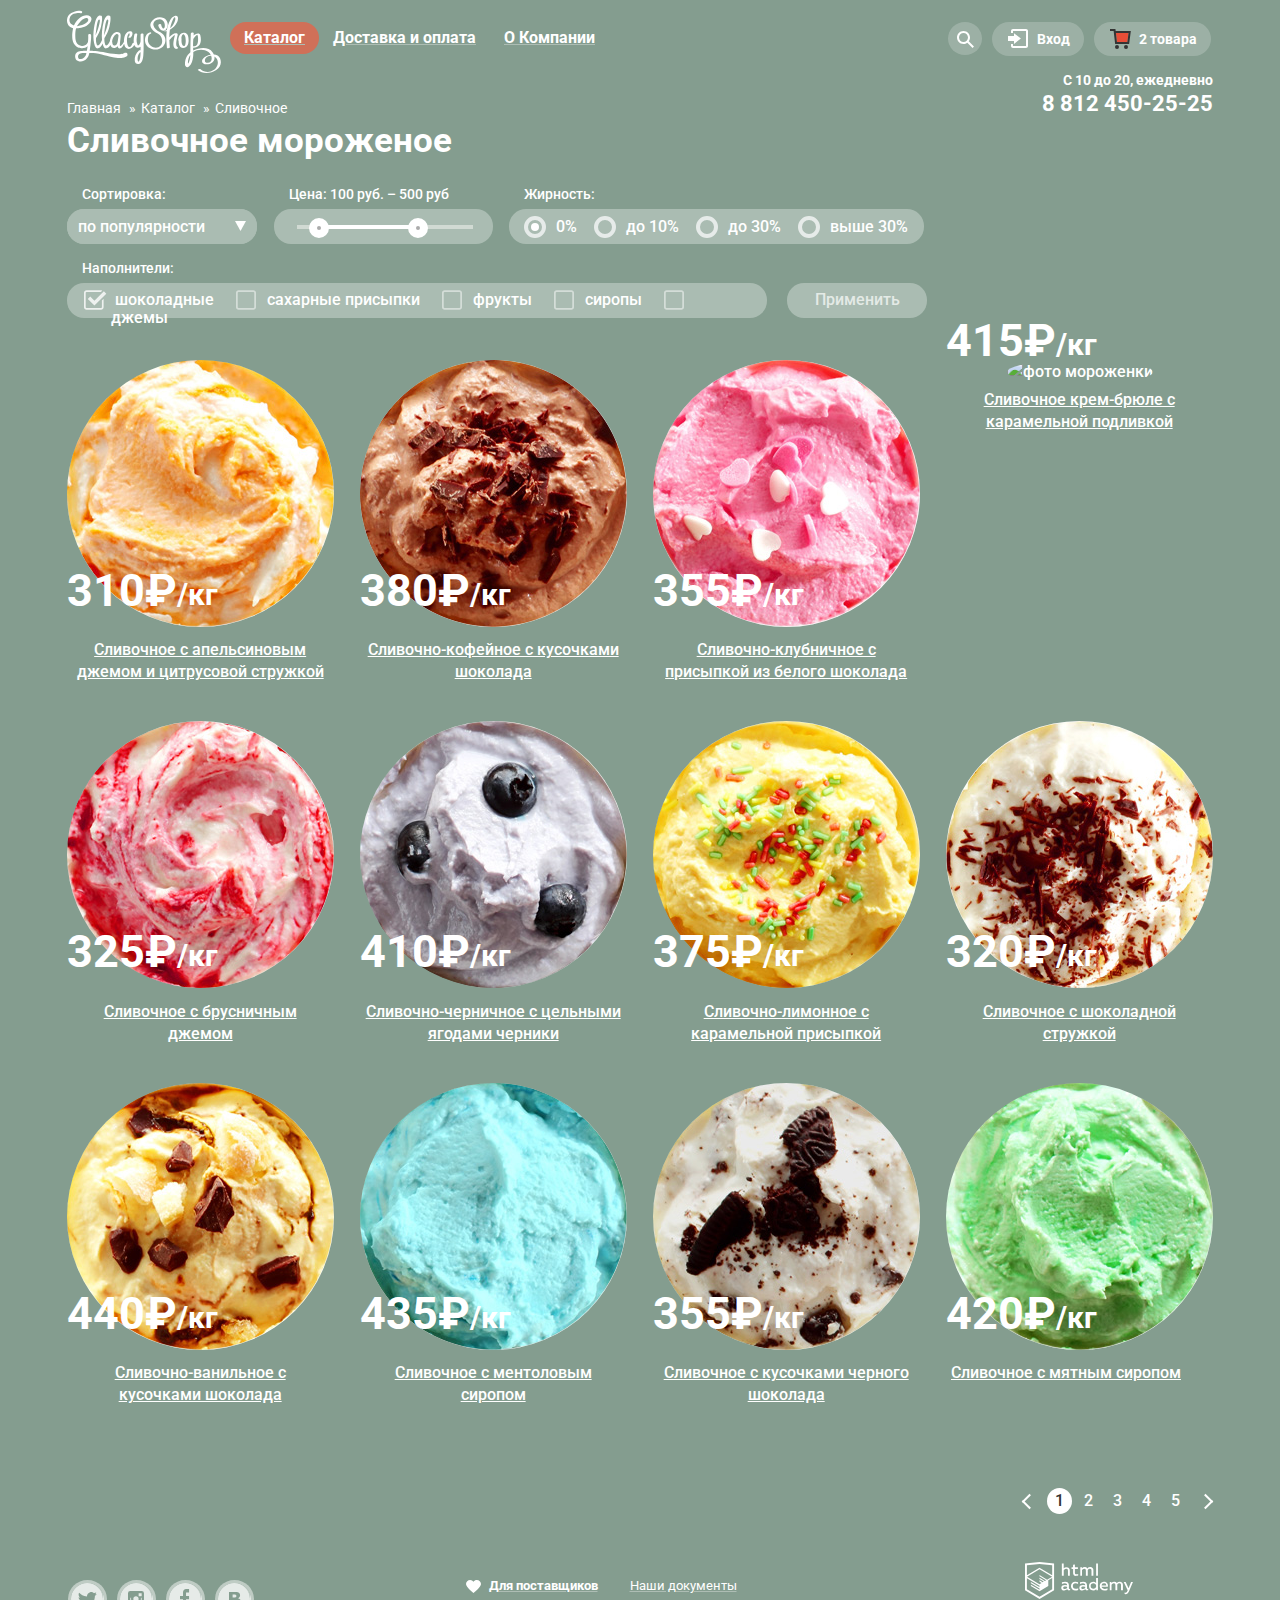
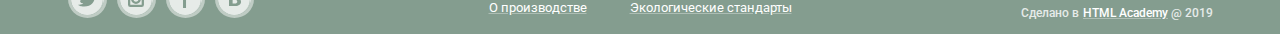
==== commit 4e21fbf6: "checkboxes panel beautification margin madness" ====
--- a/catalog.html
+++ b/catalog.html
@@ -149,7 +149,7 @@
             </select></div>
           </fieldset>
           <fieldset class="filter-form-item">
-            <legend class="filter-form-title">Цена: 100 руб. - 500 руб.</legend>
+            <legend class="filter-form-title">Цена: 100 руб. – 500 руб</legend>
             <div class="filter-control-wrapper">
               <div class="range-filter">
                 <div class="range-controls">
@@ -177,12 +177,12 @@
                 <span class="checkmark"></span>
               </label>
                 <label class="filter-form-radio">до 30%
-                  <input type="radio" name="fat" value="0">
+                  <input type="radio" name="fat" value="0" disabled>
                   <span class="filter-form-radio-icon"></span>
                   <span class="checkmark"></span>
                 </label>
                 <label class="filter-form-radio">выше 30%
-                <input type="radio" name="fat" value="0">
+                <input type="radio" name="fat" value="0" disabled>
                 <span class="filter-form-radio-icon"></span>
                 <span class="checkmark"></span>
               </label>
@@ -211,7 +211,7 @@
               </label>
 
               <label class="filter-checkbox-control">
-                <input type="checkbox" name="filler-syrup">
+                <input type="checkbox" name="filler-syrup" disabled>
                 <span class="filter-form-checkbox-label">сиропы</span>
               </label>
 
@@ -272,7 +272,7 @@
             <img src="img/icecream-blueberries.jpg" width="267" height="267" alt="фото мороженки">
             <p class="card-price">410₽<span>/кг</span>
             </p>
-            <a class="card-name">Сливочно-черничное с цельным ягодами черники</a>
+            <a class="card-name">Сливочно-черничное с цельными ягодами черники</a>
             <div class="hover-product-wrap"><a class="button-preview" href="#">Быстрый просмотр</a></div>
           </div>
           <div class="icecream-card">
--- a/css/mini.css
+++ b/css/mini.css
@@ -1 +1 @@
-.map,body{min-width:1200px}.site-wrapper,body{background-color:#849d8f}.main-slider,.slide-button{position:relative;text-align:center}.slide-button,a{text-decoration:none;color:#fff}.blog,.excellence li{-webkit-box-sizing:border-box}.promo-button,.slide-button{text-shadow:0 2px 5px rgba(160,32,11,.76)}.excellence,.flex-container-footer-info,.store-address,.time-tel{-webkit-box-direction:normal}body{margin:0;font-family:Roboto,Arial,sans-serif;font-size:16px;line-height:1.5;font-weight:500;color:#fff}.main-header{padding-top:10px}.container{width:1146px;margin:0 auto;padding:0}.main-slider{font-size:18px;line-height:1.2;font-family:Roboto,Arial,sans-serif;padding-top:321px;margin-bottom:22px;color:#fff;min-height:230px}.site-wrapper{min-width:940px;background-image:url(../img/slider-item1.png);background-position:top center;background-repeat:no-repeat;-webkit-transition:background-image .5s ease,background-color .5s ease;-o-transition:background-image .5s ease,background-color .5s ease;transition:background-image .5s ease,background-color .5s ease}.site-wrapper::after,.site-wrapper::before{content:"";visibility:hidden}.site-wrapper::before{background-image:url(../img/slider-item2.png)}.site-wrapper::after{background-image:url(../img/slider-item3.png)}.slider-list{margin:0;padding:0;list-style:none}.slide{display:none}.slide-button,.slider-controls label{display:inline-block;vertical-align:top;cursor:pointer}.slide-title{width:700px;margin:-3px 19.5%;font-size:60px;line-height:60px;font-weight:700}.slide-button{top:33px;justify-content:center;padding:11px 40px;font-weight:700;font-size:32px;line-height:41px;background:#f26843;background:-webkit-gradient(linear,left top,left bottom,from(#f26843),to(#e74a35));background:-webkit-linear-gradient(top,#f26843 0,#e74a35 100%);background:-o-linear-gradient(top,#f26843 0,#e74a35 100%);background:linear-gradient(to bottom,#f26843 0,#e74a35 100%);border-radius:50px;-webkit-box-shadow:0 2px 2px rgba(172,16,0,.64);box-shadow:0 2px 2px rgba(172,16,0,.64);border:none}.slide-button:hover{background:-webkit-gradient(linear,left top,left bottom,from(#f58669),to(#ec6f5e));background:-webkit-linear-gradient(top,#f58669 0,#ec6f5e 100%);background:-o-linear-gradient(top,#f58669 0,#ec6f5e 100%);background:linear-gradient(to bottom,#f58669 0,#ec6f5e 100%);-webkit-box-shadow:0 2px 2px rgba(172,16,0,1);box-shadow:0 2px 2px rgba(172,16,0,1)}.slide-button:active{background:-webkit-gradient(linear,left top,left bottom,from(#d84732),to(#e1613e));background:-webkit-linear-gradient(top,#d84732 0,#e1613e 100%);background:-o-linear-gradient(top,#d84732 0,#e1613e 100%);background:linear-gradient(to bottom,#d84732 0,#e1613e 100%);-webkit-box-shadow:inset 0 2px 2px rgba(172,16,0,1);box-shadow:inset 0 2px 2px rgba(172,16,0,1)}.slider-controls{position:absolute;bottom:41px;z-index:20;font-size:0}.slider-controls label{width:17px;height:17px;margin-right:8px;background-color:transparent;border:2px solid #fff;border-radius:50%}.product-1:checked~.site-wrapper{background-color:#849d8f;background-image:url(../img/slider-item1.png)}.product-2:checked~.site-wrapper{background-color:#8996a6;background-image:url(../img/slider-item2.png)}.product-3:checked~.site-wrapper{background-color:#9d8b84;background-image:url(../img/slider-item3.png)}.product-1:checked~.site-wrapper .slide1,.product-2:checked~.site-wrapper .slide2,.product-3:checked~.site-wrapper .slide3{display:block}.product-1:checked~.site-wrapper label[for=product-1],.product-2:checked~.site-wrapper label[for=product-2],.product-3:checked~.site-wrapper label[for=product-3]{background-color:#fff}.index-content{margin-top:13px}.main-navigation{display:-webkit-box;display:-ms-flexbox;display:flex;-ms-flex-wrap:wrap;flex-wrap:wrap;font-weight:700;font-size:16px;line-height:18px;-webkit-box-pack:justify;-ms-flex-pack:justify;justify-content:space-between;position:relative;color:#fff}.time-tel p,.user-navigation{font-size:14px;line-height:16px}.site-navigation,.user-navigation{list-style:none;margin:10px 0 0 11px;padding:0}.site-navigation{display:-webkit-box;display:-ms-flexbox;display:flex;-ms-flex-wrap:wrap;flex-wrap:wrap;margin-right:auto}.user-navigation{display:-webkit-inline-box;display:-ms-inline-flexbox;display:inline-flex;-ms-flex-wrap:wrap;flex-wrap:wrap;max-width:400px;position:absolute;right:0}.cart-delete-btn,.time-tel,.user-navigation .button-search,.user-navigation .cart-button,.user-navigation .login-link{position:relative}.user-navigation li{margin-left:10px}.time-tel{display:-webkit-box;display:-ms-flexbox;display:flex;text-align:right;font-weight:700;top:48px;-webkit-box-orient:vertical;-ms-flex-direction:column;flex-direction:column}.site-navigation-items,.user-navigation-item{display:inline-block;vertical-align:middle;color:#fff}.time-tel p{margin-bottom:4px}.time-tel a{font-size:22px;line-height:24px;color:#fff}.button-search::before,.cart-button::before,.cart-delete-btn::before,.feedback-form-close::before,.login-link::before{content:"";position:absolute;width:21px;height:20px;background-repeat:no-repeat;background-position:0 0}.button-search::before{background-image:url(../img/loupe-white.svg);top:9px;left:9px}.login-link::before{background-image:url(../img/entrance-white.svg);top:7px;left:16px}.cart-button::before{background-image:url(../img/basket.svg);top:7px;left:16px}.cart-button,.login-link{border-radius:20px;background-color:rgba(255,255,255,.2)}.cart-delete-col{width:20px}.cart-product-preview{width:45px}.cart-product-name{width:250px}.cart-product-price{width:120px}.cart-product-amount{width:70px}.site-navigation-items{padding:10px 14px;border-radius:15px;text-decoration:underline;-webkit-text-decoration-color:#adbdb4;text-decoration-color:#adbdb4}.user-navigation-item{padding:9px 14px 9px 45px}.breadcrumbs,.filter-form-fat{display:-webkit-box;display:-ms-flexbox}.button-search{padding:17px 17px 0;border-radius:50%;background-color:rgba(255,255,255,.2)}.breadcrumbs,.filter-form-item{-webkit-box-pack:justify;padding-left:0}.site-navigation-items:focus,.site-navigation-items:hover{color:#323232;background-color:#fff;text-decoration:none}.site-navigation-items:focus{-webkit-box-shadow:inset 0 1px 2px 0 #696969;box-shadow:inset 0 1px 2px 0 #696969;text-decoration:none}.catalog-body .catalog-a{background-color:#d07058}.breadcrumbs{display:flex;width:220px;-ms-flex-pack:justify;justify-content:space-between;font-size:14px;line-height:16px;font-weight:400;list-style-type:none;margin-top:22px;margin-bottom:-2px}.breadcrumbs a:nth-child(3){color:#fff;border-bottom:1px solid rgba(255,255,255,.3)}.active::after{content:"»";position:relative;right:-8px}.checkmark:after,.filter-form-checkbox-label::before,.heart::before,.icecream-card::after,.img-wrap::before{content:""}.active:focus,.active:hover{background-color:transparent;color:#ffbc9e}.filter-control-wrapper,.filter-form-botton,.filter-form-sort{height:35px;border-radius:17px;margin:0;padding:0;background-color:#aabcb2}.filter-form{margin-bottom:26px;font-size:0;margin-top:19px}.filter-form-item,.filter-form-sort{border:none;font-size:16px;line-height:18px;font-weight:500;cursor:pointer}.filter-form-item{display:inline-block;vertical-align:top;color:#fff;-ms-flex-pack:justify;justify-content:space-between;margin-bottom:7px}.filter-form-sort:focus,.filter-form-sort:hover{color:#323232;background:url(../img/icon-down-dir.svg) 93% 58% no-repeat #aabcb2}.filter-form-sort{height:36px;padding:0 25px 0 9px;color:#fff;text-align:left;background:url(../img/icon-down-dir-white.svg) 93% 58% no-repeat #aabcb2;min-width:190px;-moz-appearance:none;-webkit-appearance:none}.filter-form-sort::-ms-expand{display:none}.filter-form-sort:focus{background-color:#fff}.filter-form-sort option{font-size:14px;line-height:16px;font-weight:400;background-color:#fff}.filter-form-fat{display:flex;padding-left:31px;padding-top:10px}.filter-form-radio{display:-webkit-box;display:-ms-flexbox;display:flex;position:relative;cursor:pointer;-webkit-user-select:none;-moz-user-select:none;-ms-user-select:none;user-select:none;padding-left:18px;margin-right:31px}.filter-form-radio:last-child{margin-right:21px}.filter-form-radio input{display:none;cursor:pointer}.checkmark{position:absolute;top:-2px;left:-14px;height:14px;width:14px;background-color:transparent;border:4px solid #e6ebe9;border-radius:50%}.filter-form-radio:hover input~.checkmark{border:4px solid #fff}.checkmark:after{position:absolute;display:none}.filter-form-radio input:checked~.checkmark:after{display:block}.filter-form-radio .checkmark:after{top:3px;left:3px;width:8px;height:8px;border-radius:50%;background:#fff}.fillers-checkboxes{padding:8px 0 0 25px;height:27px}.filter-checkbox-control{position:relative;display:inline-block;vertical-align:middle;cursor:pointer;-webkit-user-select:none;-moz-user-select:none;-ms-user-select:none;user-select:none;margin-right:32px}.filter-checkbox-control input{opacity:0;cursor:pointer;height:0;width:0}.filter-form-checkbox-label::before{position:absolute;background-image:url(../img/checkbox-off.svg);left:-10px;top:-3px;width:23px;height:23px;opacity:.5}.filter-form-checkbox-label:focus::before,.filter-form-checkbox-label:hover::before{opacity:1}.filter-checkbox-control input:checked~.filter-form-checkbox-label::before{position:absolute;background-image:url(../img/checkbox-on.svg);left:-10px;top:-3px;content:"";width:27px;height:23px;opacity:.8}.filter-checkbox-control input:checked~.filter-form-checkbox-label:focus::before,.filter-checkbox-control input:checked~.filter-form-checkbox-label:hover::before{opacity:1}.filter-form-botton{font-size:16px;line-height:18px;font-weight:500;color:#e4eae6;padding:7px 24px 7px 25px;margin:23px 0 0 -6px;border-radius:15px;border:2px;cursor:pointer}.filter-form-botton:hover{color:#353535;background-color:#fbfcfb;-webkit-box-shadow:inset 0 1px 2px 0 #fbfcfb;box-shadow:inset 0 1px 2px 0 #fbfcfb}.filter-form-botton:focus{color:#353535;background-color:#eaeaea;border:none;-webkit-box-shadow:inset 0 1px 2px 0 #696969;box-shadow:inset 0 1px 2px 0 #696969}.login-link:hover::before{background-image:url(../img/entrance.svg)}.button-search:hover::before{background-image:url(../img/loupe-black.svg)}.cart-button:hover::before{background-image:url(../img/basket-black.svg)}.catalog-body .cart-button::before{background-image:url(../img/basket-red.svg)}.filter-item{display:-webkit-inline-box;display:-ms-inline-flexbox;display:inline-flex;margin:0;padding:0;border:none}.baners,.promo-cards-items{display:-ms-flexbox;min-height:230px}.range-filter{width:215px}.filter-form-title{padding-left:15px;font-size:14px;line-height:16px;text-transform:inherit}.range-controls{position:relative;height:20px;padding-top:16px;padding-right:20px;padding-left:20px;border-radius:14px;background-color:#a8bab0;cursor:pointer}.range-controls .scale{height:4px;background:#d1dad3}.range-controls .bar{width:70%;height:4px;background:#fff}.range-controls .toggle{position:absolute;top:9px;width:4px;height:4px;padding:0;border-radius:50%;border:8px solid #fff;background-color:#ababab;cursor:pointer}.range-controls .toggle:hover{top:7px;border:10px solid #fff;margin-left:-1px}.range-controls .toggle-max{left:134px}.range-controls .toggle-min{left:35px}.container index-content{width:1160px;margin:0 auto;padding:0 2.3%}.baners{display:-webkit-box;display:flex;padding:0;margin-top:10px;margin-bottom:33px}.promo-cards-items{display:-webkit-box;display:flex;-webkit-box-pack:justify;-ms-flex-pack:justify;justify-content:space-between;float:none;margin-bottom:40px}.promo-cards-items p{font-size:18px;line-height:22px;font-weight:700;margin-top:0}.promo-cards-chocolate,.promo-cards-raspberries{display:-webkit-box;display:-ms-flexbox;display:flex;width:48.9%;-webkit-box-sizing:border-box;box-sizing:border-box;position:relative;background-position:center center;background-repeat:no-repeat;border-radius:15px;padding:10px 20px 60px}.promo-cards-raspberries{background-image:url(../img/raspberries.png)}.promo-cards-chocolate{background-image:url(../img/chocolate.png)}.promo-chocolate-content h3,.promo-raspberries-content h3{font-size:35px;line-height:41px;font-weight:700;margin-top:6px;margin-bottom:15px}.promo-button{display:inline-block;vertical-align:top;position:absolute;right:20px;bottom:24px;padding:8px 23px 12px;border-radius:25px;text-decoration:none;-webkit-box-shadow:0 2px 2px rgba(172,16,0,.64);box-shadow:0 2px 2px rgba(172,16,0,.64);text-align:center;color:#fff;background:#f26843;font-size:18px;line-height:24px;font-weight:700}.blog a,.card-name{text-decoration:underline}.advantages,.blog,.blog a{background-color:#fff;color:#323232}.cart-delete-btn,.excellence li,.feedback-form-close,.heart::before{background-repeat:no-repeat}.assortment-index{display:-webkit-box;display:-ms-flexbox;display:flex;font-size:0;margin-right:10px}.advantages{background-image:url(../img/waffles-background.png);font-weight:400;font-size:16px;line-height:22px;border-radius:14px;min-height:306px;margin-bottom:15px}.advantages .specification-shop{display:-webkit-box;display:-ms-flexbox;display:flex;font-size:24px;line-height:30px;margin:0 auto;padding-left:20px;padding-top:24px}.excellence{display:-webkit-box;display:-ms-flexbox;display:flex;-webkit-box-orient:horizontal;-ms-flex-direction:row;flex-direction:row;-ms-flex-wrap:wrap;flex-wrap:wrap;margin-top:9px}.excellence li{position:relative;display:inline-block;vertical-align:middle;width:48.6%;list-style-type:none;padding:12px 0 10px 56px;box-sizing:border-box}.blog-newsletter,.newsletter>.mail-form{display:-webkit-box;display:-ms-flexbox}.blog,.newsletter{width:48.8%;min-height:220px}.excellence li:nth-child(2n+1){margin-right:48px}.about-us-ice-cream{background-image:url(../img/ice-cream.svg);margin-left:-20px}.about-us-eco{background-image:url(../img/eco.svg);margin-left:-20px}.about-us-cows{background-image:url(../img/cow.svg);margin-left:-20px}.about-us-thermometer{background-image:url(../img/thermometer.svg);margin-left:-20px}.blog-newsletter{display:flex;-webkit-box-pack:justify;-ms-flex-pack:justify;justify-content:space-between;margin-top:40px}.blog{font-size:16px;line-height:22px;border-radius:15px;border-width:1px;border-style:solid;padding:21px 0 0 20px;box-sizing:border-box;background-image:url(../img/strawberry-background.jpg)}.blog-header{margin-bottom:4px}.blog a{font-size:24px;line-height:30px;padding-right:40%}.newsletter,.newsletter>.mail-form{border-radius:15px;background-color:#f8f7f4}.newsletter{background-image:url(https://htmlacademy-htmlcss.github.io/924839-gllacy/5/img/bg-post.svg);color:#5a5a5a}.newsletter-p{line-height:22px;margin-bottom:35px}.newsletter>.mail-form{margin:6px;padding:12px 7px 35px 19px;display:flex;-ms-flex-wrap:wrap;flex-wrap:wrap}.container-address,.store-address{display:-webkit-box;display:-ms-flexbox}.user-mail{-webkit-box-flex:2;-ms-flex:2;flex:2;margin-right:10px}.mail-form button{margin-right:13px}.map{position:relative;margin:39px 0 0 -27px;min-height:430px}.map p{margin-bottom:0}.container-address{max-width:300px;min-height:300px;display:flex;-webkit-box-pack:end;-ms-flex-pack:end;justify-content:flex-end;position:absolute;right:27px;top:62px;border-radius:14px;background-color:#fefefe}.store-address{display:flex;-webkit-box-orient:vertical;-ms-flex-direction:column;flex-direction:column;padding:29px 20px 0 23px;color:#323232}.store-address .address-small{font-weight:400;font-size:14px;line-height:20px;margin:0}.address-small:nth-child(1){width:60%}.address-small:nth-child(3){width:70%;margin-top:15px;margin-bottom:2px}.store-address .address-big{font-weight:700;font-size:18px;line-height:22px;margin:4px 0}.open-feedback-form{padding:10px 28px;border-radius:25px;font-size:18px;font-weight:700;position:absolute;bottom:24px;color:#fefefe;background-color:#ef5f3f;left:23px}.item-cards-table{display:-webkit-box;display:-ms-flexbox;display:flex;-ms-flex-wrap:wrap;flex-wrap:wrap;text-align:center;padding:0}.icecream-card{width:267px;position:relative;margin-bottom:40px;margin-right:26px;border-radius:5px;cursor:pointer}.icecream-card:nth-of-type(4n){margin-right:0}.icecream-card::after{background-color:rgba(255,255,255,.2);border-radius:5px;-webkit-box-shadow:0 20px 20px rgba(0,0,0,.4);box-shadow:0 20px 20px rgba(0,0,0,.4);display:none;height:405px;left:-13px;position:absolute;top:-6px;width:293px;opacity:.5;z-index:2}.icecream-card:hover::after{display:-webkit-box;display:-ms-flexbox;display:flex}.card-name,.img-wrap::before{display:-webkit-box;display:-ms-flexbox}.img-wrap::before{display:flex;position:absolute;top:-2px;background-image:url(../img/sprite.png);background-position:-10px 528px;width:62px;height:62px;z-index:10}.button-preview{position:absolute;padding:13px;visibility:hidden;border-radius:30px;color:#fefefe;background-color:#e84d37;bottom:-60px;width:61%;left:13%}.card-name,.card-price,.card-price span,.page,.paginator{position:relative}.icecream-card:hover .button-preview{visibility:visible;z-index:1}.card-name{display:flex;text-align:center;margin-top:-30px;line-height:22px;width:96%;left:5px}.card-price,.main-footer{display:-webkit-box;display:-ms-flexbox}.card-price{display:flex;-webkit-box-pack:justify;-ms-flex-pack:justify;margin-top:-77px;text-align:left;font-size:45px;font-weight:700}.card-price span{font-size:30px;font-weight:700;top:15px;left:-3px}.icecream-card img{max-width:100%;margin:0;border-radius:60%}.paginator{margin:20px 9px 36px 945px;padding-left:35px;padding-top:19px}.disabled,.disabled::before{border-color:rgba(255,255,255,.2)}.page{display:inline-block;vertical-align:top;font-size:16px;font-weight:500;line-height:18px;padding:4px 8px;text-align:center;text-decoration:none;color:#fff;border-radius:50%}.next-page,.previous-page{border-bottom:2px solid #fff;border-left:2px solid #fff;height:9px;position:absolute;top:30px;width:9px}.previous-page{left:13px;-webkit-transform:rotate(45deg);-ms-transform:rotate(45deg);transform:rotate(45deg)}.current-page,.page .current-page:hover{background-color:#fff}.page:active,.paginator .current-page{color:#323232}.next-page{right:-7px;-webkit-transform:rotate(-135deg);-ms-transform:rotate(-135deg);transform:rotate(-135deg)}.page:hover{background-color:rgba(255,255,255,.2)}.page:active{background-color:#fcfcfc}.main-footer{display:flex;-webkit-box-pack:justify;-ms-flex-pack:justify;justify-content:space-between;font-size:13px;line-height:18px;color:#e6ebe9;padding-left:4px}.footer-social{display:-webkit-box;display:-ms-flexbox;display:flex;-webkit-box-align:center;-ms-flex-align:center;align-items:center;width:180px;justify-content:space-between;padding-top:14px}.social-button{display:inline-block;vertical-align:middle;height:32px;width:32px;border-radius:50%;-webkit-box-shadow:0 0 0 3px rgba(255,255,255,.6),inset 0 0 0 1px rgba(255,255,255,.6);box-shadow:0 0 0 3px rgba(255,255,255,.6),inset 0 0 0 1px rgba(255,255,255,.6);opacity:.8}.social-button:hover{opacity:1;-webkit-box-shadow:0 0 0 4px rgba(255,255,255,.7),inset 0 0 0 1px rgba(255,255,255,.6);box-shadow:0 0 0 4px rgba(255,255,255,.7),inset 0 0 0 1px rgba(255,255,255,.6)}.twitter{background-image:url(../img/twitter.svg)}.instagram{background-image:url(../img/instagram.svg)}.fb{background-image:url(../img/fb.svg)}.vk{background-image:url(../img/vk.svg)}.footer-info{display:-webkit-box;display:-ms-flexbox;display:flex;-ms-flex-wrap:wrap;flex-wrap:wrap;max-width:500px;font-weight:400}.flex-container-footer-info{display:-webkit-box;display:-ms-flexbox;display:flex;-webkit-box-orient:horizontal;-ms-flex-direction:row;flex-direction:row;-ms-flex-wrap:wrap;flex-wrap:wrap;position:relative;padding-left:117px;margin-top:27px}.flex-container-footer-info li{width:50%;list-style-type:none;margin-left:-33px}.heart{font-weight:700}.heart::before{position:absolute;background-image:url(../img/heart.svg);background-position:0 0;width:15px;height:13px;top:3px;left:62px}.footer-copyright a,.footer-info a,.footer-social a{color:#fff}.footer-copyright{display:-webkit-box;display:-ms-flexbox;display:flex;-webkit-box-orient:vertical;-webkit-box-direction:reverse;-ms-flex-direction:column-reverse;flex-direction:column-reverse;-webkit-box-align:center;-ms-flex-align:center;align-items:center;font-size:12px}.login-form,.login-form-link{-ms-flex-direction:column;-webkit-box-orient:vertical;-webkit-box-direction:normal}.footer-copyright img{position:relative;left:-38px;top:11px}.footer-copyright p{margin-top:15px}.footer-copyright a:focus,.footer-copyright a:hover,.footer-info a:focus,.footer-info a:hover{color:#f6b8af}.htmlacademy-button{padding:10px;color:#fefefe;border-radius:20px}.htmlacademy-button:hover{background-color:#f07962;border-radius:20px}.cart-form,.catalog-dropdown-items,.contact-form,.login-form,.search-form{visibility:hidden;z-index:100;position:absolute;padding:0;border-radius:4px;background-color:#f8f7f4;-webkit-box-shadow:0 20px 20px 0 rgba(0,0,0,.4);box-shadow:0 20px 20px 0 rgba(0,0,0,.4);cursor:default}.cart-dropdown:hover .cart-form,.catalog-dropdown:hover .catalog-dropdown-items,.login-dropdown:hover .login-form,.search-dropdown:hover .search-form{visibility:visible}.contact-form{display:none}.login-actions,.login-form{display:-webkit-box;display:-ms-flexbox}.cart-dropdown,.catalog-dropdown,.login-dropdown,.search-dropdown{position:relative}.login-form{padding:0 20px 18px;font-size:0;right:0;display:flex;flex-direction:column;min-width:240px}.cart-form,.login-form-link{color:#323232;font-size:13px;font-weight:400}.login-actions{display:flex;-ms-flex-pack:distribute;justify-content:space-around}.login-form-link{display:-webkit-box;display:-ms-flexbox;display:flex;flex-direction:column;line-height:21px}.big-red-button,.cart-delete-btn{display:inline-block;cursor:pointer;outline:0}.cart-form{right:0;min-width:500px;min-height:200px;padding:20px;line-height:16px}.cart-form-body{padding-bottom:10px}.cart-delete-btn{vertical-align:middle;width:14px;height:14px;font-size:0;-webkit-box-shadow:none;box-shadow:none;border:none;background-color:transparent}.cart-delete-btn::before{background-image:url(../img/cross-small.svg);left:0;top:-3px}.cart-total{text-align:right;font-size:15px;font-weight:700;line-height:18px;padding-top:10px;border-top:1px solid #cacac7}.cart-checkout{position:absolute;bottom:20px;right:14px;padding:13px 30px;border-radius:25px;color:#fff;background-color:#ec583c}.big-red-button{vertical-align:top;padding:8px 19px 12px;font-weight:700;font-size:18px;line-height:24px;text-align:center;background-color:#f26843;-webkit-box-shadow:0 2px 2px rgba(172,16,0,.64);box-shadow:0 2px 2px rgba(172,16,0,.64);color:#fff;border:none;border-radius:22px}.form-user-container{color:#999;font-size:14px;line-height:24px;font-weight:400}.dropdown-wrapper{padding-top:4px}.user-navigation-item{position:relative;top:100%;right:0;text-decoration:none}.search-form{padding:10px 15px;right:0;min-width:300px;margin:0}.user-navigation-item:focus,.user-navigation-item:hover{background-color:#fff;color:#323232}.catalog-dropdown-items li{list-style-type:none;padding:6px 20px;margin:0;color:#323232}.catalog-dropdown-items li:focus,.catalog-dropdown-items li:hover{background-color:#fbded7}.catalog-dropdown-items li:active{background-color:#f6b5a5}.catalog-categories a{font-size:14px;line-height:16px;font-weight:400;text-decoration:none;white-space:nowrap;cursor:pointer;color:#000}.catalog-categories:first-child a{font-weight:700}img{max-width:100%;max-height:100%}.visually-hidden:not(:focus):not(:active),input[type=checkbox].visually-hidden,input[type=radio].visually-hidden{position:absolute;width:1px;height:1px;margin:-1px;border:0;padding:0;white-space:nowrap;-webkit-clip-path:inset(100%);clip-path:inset(100%);clip:rect(0 0 0 0);overflow:hidden}.product-1,.product-2,.product-3{display:none}input[type=password],input[type=text],textarea{border-radius:4px;border:2px solid #d3d3d2;padding:3px 15px;font-size:16px;font-weight:700;line-height:24px;-webkit-box-sizing:border-box;box-sizing:border-box;width:100%}input[type=password]::-webkit-input-placeholder,input[type=text]::-webkit-input-placeholder,textarea::-webkit-input-placeholder{font-size:14px;font-weight:400}input[type=password]::-moz-placeholder,input[type=text]::-moz-placeholder,textarea::-moz-placeholder{font-size:16px;font-weight:400}input[type=password]:-ms-input-placeholder,input[type=text]:-ms-input-placeholder,textarea:-ms-input-placeholder{font-size:14px;font-weight:400}input[type=password]:hover,input[type=text]:hover,textarea:hover{border:2px solid #c7c6c5}input[type=password]:focus,input[type=text]:focus,textarea:focus{border:2px solid #8fbdec}.feedback-form{visibility:hidden;display:-webkit-box;display:-ms-flexbox;display:flex;-webkit-box-orient:vertical;-webkit-box-direction:normal;-ms-flex-direction:column;flex-direction:column;position:fixed;top:11%;left:34%;max-width:430px;max-height:440px;background-color:#f8f7f4;border-radius:8px;padding:20px 25px;z-index:100}.feedback-form-show{visibility:visible}.feedback-form-close{display:inline-block;vertical-align:middle;width:18px;height:18px;font-size:0;-webkit-box-shadow:none;box-shadow:none;border:none;cursor:pointer;outline:0;background-color:transparent;position:absolute;right:15px;top:15px}.feedback-form-close::before{background-image:url(../img/cross-big.svg);left:0;top:0}.feedback-form-title{color:#323232;font-size:24px;line-height:28px;margin:0 0 25px}.feedback-form input[type=text]{background-color:#fff;margin-bottom:20px;max-width:268px;color:#999;font-size:16px;line-height:24px;padding-left:10px}.comment-field{font-family:Roboto,Arial,sans-serif;color:#999;font-size:16px;line-height:24px;font-weight:400;width:425px}.feedback-form-profile textarea{width:400px;margin-bottom:15px;padding:10px 20px 10px 10px}.feedback-form .big-red-button{float:right}.page-fade-overlay{display:none;position:fixed;top:0;left:0;z-index:90;width:100%;height:100%;background:rgba(0,0,0,.5)}.page-fade-overlay-show{display:block}.button-search,.next-page,.previous-page,.social-button{font-size:0}+.map,body{min-width:1200px}.site-wrapper,body{background-color:#849d8f}.main-slider,.slide-button{position:relative;text-align:center}.slide-button,a{text-decoration:none;color:#fff}.blog,.excellence li{-webkit-box-sizing:border-box}.promo-button,.slide-button{text-shadow:0 2px 5px rgba(160,32,11,.76)}.excellence,.flex-container-footer-info,.store-address,.time-tel{-webkit-box-direction:normal}body{margin:0;font-family:Roboto,Arial,sans-serif;font-size:16px;line-height:1.5;font-weight:500;color:#fff}.main-header{padding-top:10px}.container{width:1146px;margin:0 auto;padding:0}.main-slider{font-size:18px;line-height:1.2;font-family:Roboto,Arial,sans-serif;padding-top:321px;margin-bottom:22px;color:#fff;min-height:230px}.site-wrapper{min-width:940px;background-image:url(../img/slider-item1.png);background-position:top center;background-repeat:no-repeat;-webkit-transition:background-image .5s ease,background-color .5s ease;-o-transition:background-image .5s ease,background-color .5s ease;transition:background-image .5s ease,background-color .5s ease}.site-wrapper::after,.site-wrapper::before{content:"";visibility:hidden}.site-wrapper::before{background-image:url(../img/slider-item2.png)}.site-wrapper::after{background-image:url(../img/slider-item3.png)}.slider-list{margin:0;padding:0;list-style:none}.slide{display:none}.slide-button,.slider-controls label{display:inline-block;vertical-align:top;cursor:pointer}.slide-title{width:700px;margin:-3px 19.5%;font-size:60px;line-height:60px;font-weight:700}.slide-button{top:33px;-webkit-box-pack:center;-ms-flex-pack:center;justify-content:center;padding:11px 40px;font-weight:700;font-size:32px;line-height:41px;background:#f26843;background:-webkit-gradient(linear,left top,left bottom,from(#f26843),to(#e74a35));background:-webkit-linear-gradient(top,#f26843 0,#e74a35 100%);background:-o-linear-gradient(top,#f26843 0,#e74a35 100%);background:linear-gradient(to bottom,#f26843 0,#e74a35 100%);border-radius:50px;-webkit-box-shadow:0 2px 2px rgba(172,16,0,.64);box-shadow:0 2px 2px rgba(172,16,0,.64);border:none}.slide-button:hover{background:-webkit-gradient(linear,left top,left bottom,from(#f58669),to(#ec6f5e));background:-webkit-linear-gradient(top,#f58669 0,#ec6f5e 100%);background:-o-linear-gradient(top,#f58669 0,#ec6f5e 100%);background:linear-gradient(to bottom,#f58669 0,#ec6f5e 100%);-webkit-box-shadow:0 2px 2px rgba(172,16,0,1);box-shadow:0 2px 2px rgba(172,16,0,1)}.slide-button:active{background:-webkit-gradient(linear,left top,left bottom,from(#d84732),to(#e1613e));background:-webkit-linear-gradient(top,#d84732 0,#e1613e 100%);background:-o-linear-gradient(top,#d84732 0,#e1613e 100%);background:linear-gradient(to bottom,#d84732 0,#e1613e 100%);-webkit-box-shadow:inset 0 2px 2px rgba(172,16,0,1);box-shadow:inset 0 2px 2px rgba(172,16,0,1)}.slider-controls{position:absolute;bottom:41px;z-index:20;font-size:0}.slider-controls label:hover{background-color:#b2c1b7}.slider-controls label{width:17px;height:17px;margin-right:8px;background-color:transparent;border:2px solid #fff;border-radius:50%}.product-1:checked~.site-wrapper{background-color:#849d8f;background-image:url(../img/slider-item1.png)}.product-2:checked~.site-wrapper{background-color:#8996a6;background-image:url(../img/slider-item2.png)}.product-3:checked~.site-wrapper{background-color:#9d8b84;background-image:url(../img/slider-item3.png)}.product-1:checked~.site-wrapper .slide1,.product-2:checked~.site-wrapper .slide2,.product-3:checked~.site-wrapper .slide3{display:block}.product-1:checked~.site-wrapper label[for=product-1],.product-2:checked~.site-wrapper label[for=product-2],.product-3:checked~.site-wrapper label[for=product-3]{background-color:#fff}.index-content{margin-top:13px}.main-navigation{display:-webkit-box;display:-ms-flexbox;display:flex;-ms-flex-wrap:wrap;flex-wrap:wrap;font-weight:700;font-size:16px;line-height:18px;-webkit-box-pack:justify;-ms-flex-pack:justify;justify-content:space-between;position:relative;color:#fff}.time-tel p,.user-navigation{font-size:14px;line-height:16px}.site-navigation,.user-navigation{list-style:none;margin:12px 2px 0 9px;padding:0}.site-navigation{display:-webkit-box;display:-ms-flexbox;display:flex;-ms-flex-wrap:wrap;flex-wrap:wrap;margin-right:auto}.user-navigation{display:-webkit-inline-box;display:-ms-inline-flexbox;display:inline-flex;-ms-flex-wrap:wrap;flex-wrap:wrap;max-width:400px;position:absolute;right:0}.breadcrumbs,.time-tel{display:-webkit-box;display:-ms-flexbox}.cart-delete-btn,.time-tel,.user-navigation .button-search,.user-navigation .cart-button,.user-navigation .login-link{position:relative}.user-navigation li{margin-left:10px}.time-tel{display:flex;text-align:right;font-weight:700;top:48px;-webkit-box-orient:vertical;-ms-flex-direction:column;flex-direction:column}.site-navigation-items,.user-navigation-item{display:inline-block;vertical-align:middle;color:#fff}.time-tel p{margin-bottom:4px}.time-tel a{font-size:22px;line-height:24px;color:#fff}.button-search::before,.cart-button::before,.cart-delete-btn::before,.feedback-form-close::before,.login-link::before{content:"";position:absolute;width:21px;height:20px;background-repeat:no-repeat;background-position:0 0}.button-search::before{background-image:url(../img/loupe-white.svg);top:9px;left:9px}.login-link::before{background-image:url(../img/entrance-white.svg);top:7px;left:16px}.cart-button::before{background-image:url(../img/basket.svg);top:7px;left:16px}.cart-button,.login-link{border-radius:20px;background-color:rgba(255,255,255,.2)}.cart-delete-col{width:20px}.cart-product-preview{width:45px}.cart-product-name{width:250px}.cart-product-price{width:120px}.cart-product-amount{width:70px}.site-navigation-items{padding:7px 14px;border-radius:20px;text-decoration:underline;-webkit-text-decoration-color:#adbdb4;text-decoration-color:#adbdb4}.user-navigation-item{padding:9px 14px 9px 45px}.button-search{padding:17px 17px 0;border-radius:50%;background-color:rgba(255,255,255,.2)}.site-navigation-items:focus,.site-navigation-items:hover{color:#323232;background-color:#fff;text-decoration:none}.site-navigation-items:focus{-webkit-box-shadow:inset 0 1px 2px 0 #696969;box-shadow:inset 0 1px 2px 0 #696969;text-decoration:none}.catalog-body .catalog-a{background-color:#d07058}.breadcrumbs{display:flex;width:220px;-webkit-box-pack:justify;-ms-flex-pack:justify;justify-content:space-between;font-size:14px;line-height:16px;font-weight:400;list-style-type:none;padding-left:0;margin-top:22px;margin-bottom:-2px}.filter-form,.filter-form-fat{display:-webkit-box;display:-ms-flexbox}.breadcrumbs a:nth-child(3){color:#fff;border-bottom:1px solid rgba(255,255,255,.3)}.active::after{content:"»";position:relative;right:-8px}.checkmark:after,.filter-form-checkbox-label::before,.heart::before,.icecream-card::after,.img-wrap::before{content:""}.active:focus,.active:hover{background-color:transparent;color:#ffbc9e}.filter-control-wrapper,.filter-form-botton,.filter-form-sort{height:35px;border-radius:17px;margin:0;padding:0;background-color:#aabcb2}.filter-form{margin:19px 0 26px;font-size:0;max-width:872px;padding:0;display:flex;-ms-flex-wrap:wrap;flex-wrap:wrap;-webkit-box-pack:justify;-ms-flex-pack:justify;justify-content:space-between}.filter-form-item,.filter-form-sort{border:none;font-size:16px;line-height:18px;font-weight:500;cursor:pointer}.filter-form-item,.promo-button{display:inline-block;vertical-align:top}.filter-form-item{color:#fff;-webkit-box-pack:justify;-ms-flex-pack:justify;justify-content:space-between;margin:0 15px 16px 0;padding:7px 0 0;max-width:700px}.filter-form-sort:focus,.filter-form-sort:hover{color:#323232;background:url(../img/icon-down-dir.svg) 94% 50% no-repeat #aabcb2}.filter-form-sort{padding:1px 9px 0 11px;color:#fff;text-align:left;background:url(../img/icon-down-dir-white.svg) 94% 50% no-repeat #aabcb2;min-width:190px;-moz-appearance:none;-webkit-appearance:none}.filter-form-sort::-ms-expand{display:none}.filter-form-sort:focus{background-color:#fff}.filter-form-sort option{font-size:14px;line-height:16px;font-weight:400;background-color:#fff}.filter-form-fat{display:flex;padding-left:29px;padding-top:9px}.filter-form-radio{display:-webkit-box;display:-ms-flexbox;display:flex;position:relative;cursor:pointer;-webkit-user-select:none;-moz-user-select:none;-ms-user-select:none;user-select:none;padding-left:18px;margin-right:31px}.filter-form-radio:last-child{margin-right:16px}.filter-form-radio input{display:none;cursor:pointer}.checkmark{position:absolute;top:-2px;left:-14px;height:14px;width:14px;background-color:transparent;border:4px solid #e6ebe9;border-radius:50%}.filter-form-radio:hover input~.checkmark{border:4px solid #fff}.checkmark:after{position:absolute;display:none}.filter-form-radio input:checked~.checkmark:after{display:block}.filter-form-radio .checkmark:after{top:3px;left:3px;width:8px;height:8px;border-radius:50%;background:#fff}.fillers-checkboxes{padding:8px 0 0 31px;height:27px}.filter-checkbox-control{position:relative;cursor:pointer;-webkit-user-select:none;-moz-user-select:none;-ms-user-select:none;user-select:none;margin-right:32px}.filter-checkbox-control input{opacity:0;cursor:pointer;height:0;width:0;-webkit-appearance:none;-moz-appearance:none}.filter-form-checkbox-label{padding-left:13px}.filter-form-checkbox-label::before{position:absolute;background-image:url(../img/checkbox-off.svg);left:-14px;top:0;width:23px;height:20px;opacity:.5;padding:0;background-size:19.5px 20px;background-repeat:no-repeat}.filter-form-checkbox-label:focus::before,.filter-form-checkbox-label:hover::before{opacity:1}.filter-checkbox-control input:checked~.filter-form-checkbox-label::before{position:absolute;background-image:url(../img/checkbox-on.svg);background-size:23px 20px;background-repeat:no-repeat;left:-14px;top:0;content:"";opacity:.8}.filter-checkbox-control input:checked~.filter-form-checkbox-label:focus::before,.filter-checkbox-control input:checked~.filter-form-checkbox-label:hover::before{opacity:1}.filter-form-botton{font-size:16px;line-height:18px;font-weight:500;color:#e4eae6;padding:6px 27px 6px 28px;margin:23px 12px 0 0;border-radius:17px;border:2px;cursor:pointer/*! margin-left: -6px; */}.filter-form-botton:hover{color:#353535;background-color:#fbfcfb;-webkit-box-shadow:inset 0 1px 2px 0 #fbfcfb;box-shadow:inset 0 1px 2px 0 #fbfcfb}.filter-form-botton:focus{color:#353535;background-color:#eaeaea;border:none;-webkit-box-shadow:inset 0 1px 2px 0 #696969;box-shadow:inset 0 1px 2px 0 #696969}.login-link:hover::before{background-image:url(../img/entrance.svg)}.button-search:hover::before{background-image:url(../img/loupe-black.svg)}.cart-button:hover::before{background-image:url(../img/basket-black.svg)}.catalog-body .cart-button::before{background-image:url(../img/basket-red.svg)}.filter-item{display:-webkit-inline-box;display:-ms-inline-flexbox;display:inline-flex;margin:0;padding:0;border:none}.baners,.promo-cards-items{display:-ms-flexbox;min-height:230px}.range-filter{width:219px}.filter-form-title{padding-left:15px;font-size:14px;line-height:16px;text-transform:inherit}.range-controls{position:relative;height:20px;padding-top:16px;padding-right:20px;padding-left:23px;cursor:pointer}.range-controls .scale{height:4px;background:#d1dad3}.range-controls .bar{width:47%;height:4px;background:#fff;left:41px;position:absolute}.range-controls .toggle{position:absolute;top:9px;width:4px;height:4px;padding:0;border-radius:50%;border:8px solid #fff;background-color:#ababab;cursor:pointer}.range-controls .toggle:hover{top:7px;border:10px solid #fff;margin-left:-1px}.range-controls .toggle-max{left:134px}.range-controls .toggle-min{left:35px}.container index-content{width:1160px;margin:0 auto;padding:0 2.3%}.baners{display:-webkit-box;display:flex;padding:0;margin-top:10px;margin-bottom:33px}.promo-cards-items{display:-webkit-box;display:flex;-webkit-box-pack:justify;-ms-flex-pack:justify;justify-content:space-between;float:none;margin-bottom:40px}.promo-cards-items p{font-size:18px;line-height:22px;font-weight:700;margin-top:0}.promo-cards-chocolate,.promo-cards-raspberries{display:-webkit-box;display:-ms-flexbox;display:flex;width:48.9%;-webkit-box-sizing:border-box;box-sizing:border-box;position:relative;background-position:center center;background-repeat:no-repeat;border-radius:15px;padding:10px 20px 60px}.promo-cards-raspberries{background-image:url(../img/raspberries.png);background-repeat:repeat}.promo-cards-chocolate{background-image:url(../img/chocolate.png)}.promo-chocolate-content h3,.promo-raspberries-content h3{font-size:35px;line-height:41px;font-weight:700;margin-top:6px;margin-bottom:15px}.promo-button{position:absolute;right:20px;bottom:24px;padding:8px 23px 12px;border-radius:25px;text-decoration:none;-webkit-box-shadow:0 2px 2px rgba(172,16,0,.64);box-shadow:0 2px 2px rgba(172,16,0,.64);text-align:center;color:#fff;background:#f26843;font-size:18px;line-height:24px;font-weight:700}.blog a,.card-name{text-decoration:underline}.advantages,.blog{background-color:#fff;color:#323232}.cart-delete-btn,.excellence li,.feedback-form-close,.heart::before{background-repeat:no-repeat}.assortment-index{display:-webkit-box;display:-ms-flexbox;display:flex;font-size:0;margin-right:10px}.advantages{background-image:url(../img/waffles-background.png);font-weight:400;font-size:16px;line-height:22px;border-radius:14px;min-height:306px;margin-bottom:15px}.advantages .specification-shop{display:-webkit-box;display:-ms-flexbox;display:flex;font-size:24px;line-height:30px;margin:0 auto;padding-left:20px;padding-top:24px}.blog-newsletter,.excellence{display:-webkit-box;display:-ms-flexbox}.excellence{display:flex;-webkit-box-orient:horizontal;-ms-flex-direction:row;flex-direction:row;-ms-flex-wrap:wrap;flex-wrap:wrap;margin-top:9px}.excellence li{position:relative;display:inline-block;vertical-align:middle;width:48.6%;list-style-type:none;padding:12px 0 10px 56px;box-sizing:border-box}.excellence li:nth-child(2n+1){margin-right:48px}.about-us-ice-cream{background-image:url(../img/ice-cream.svg);margin-left:-20px}.about-us-eco{background-image:url(../img/eco.svg);margin-left:-20px}.about-us-cows{background-image:url(../img/cow.svg);margin-left:-20px}.about-us-thermometer{background-image:url(../img/thermometer.svg);margin-left:-20px}.blog-newsletter{display:flex;-webkit-box-pack:justify;-ms-flex-pack:justify;justify-content:space-between;margin-top:40px}.blog a,.newsletter>.mail-form{display:-webkit-box;display:-ms-flexbox}.blog{width:48.8%;font-size:16px;line-height:22px;border-radius:15px;border-width:0;border-style:solid;padding:21px 0 0 20px;box-sizing:border-box;background-image:url(../img/strawberry-background.jpg);min-height:220px}.newsletter,.newsletter>.mail-form{border-radius:15px;background-color:#f8f7f4}.blog-header{margin-bottom:4px}.blog a{display:flex;font-size:24px;line-height:30px;color:#323232;width:290px}.newsletter{width:48.8%;min-height:220px;background-image:url(https://htmlacademy-htmlcss.github.io/924839-gllacy/5/img/bg-post.svg);color:#5a5a5a}.newsletter-p{line-height:22px;margin-bottom:35px}.newsletter>.mail-form{margin:6px;padding:12px 7px 35px 19px;display:flex;-ms-flex-wrap:wrap;flex-wrap:wrap}.container-address,.store-address{display:-webkit-box;display:-ms-flexbox}.user-mail{-webkit-box-flex:2;-ms-flex:2;flex:2;margin-right:10px}.mail-form button{margin-right:13px}.map{position:relative;margin:39px 0 0 -27px;min-height:430px}.map p{margin-bottom:0}.container-address{max-width:300px;min-height:300px;display:flex;-webkit-box-pack:end;-ms-flex-pack:end;justify-content:flex-end;position:absolute;right:27px;top:62px;border-radius:14px;background-color:#fefefe}.store-address{display:flex;-webkit-box-orient:vertical;-ms-flex-direction:column;flex-direction:column;padding:29px 20px 0 23px;color:#323232;width:100%}.store-address .address-small{font-weight:400;font-size:14px;line-height:20px;margin:0}.address-small:nth-child(1){width:60%}.address-small:nth-child(3){width:70%;margin-top:15px;margin-bottom:2px}.store-address .address-big{font-weight:700;font-size:18px;line-height:22px;margin:4px 0;color:#242229}.open-feedback-form{padding:10px 28px;border-radius:25px;font-size:18px;font-weight:700;position:absolute;bottom:24px;color:#fefefe;background-color:#ef5f3f;left:23px}.item-cards-table{display:-webkit-box;display:-ms-flexbox;display:flex;-ms-flex-wrap:wrap;flex-wrap:wrap;text-align:center;padding:0}.icecream-card{width:267px;position:relative;margin-bottom:38px;margin-right:26px;border-radius:5px;cursor:pointer}.icecream-card:nth-of-type(4n){margin-right:0}.icecream-card::after{background-color:rgba(255,255,255,.2);border-radius:5px;-webkit-box-shadow:0 20px 20px rgba(0,0,0,.4);box-shadow:0 20px 20px rgba(0,0,0,.4);display:none;height:405px;left:-13px;position:absolute;top:-6px;width:293px;opacity:.5;z-index:2}.icecream-card:hover::after{display:-webkit-box;display:-ms-flexbox;display:flex}.card-name,.img-wrap::before{display:-webkit-box;display:-ms-flexbox}.img-wrap::before{display:flex;position:absolute;top:-2px;background-image:url(../img/sprite.png);background-position:-10px 528px;width:62px;height:62px;z-index:10}.button-preview{position:absolute;padding:13px;visibility:hidden;border-radius:30px;color:#fefefe;background-color:#e84d37;bottom:-60px;width:61%;left:13%}.icecream-card:hover .button-preview{visibility:visible;z-index:1}.card-name{display:flex;position:relative;text-align:center;margin-top:-30px;line-height:22px;width:96%;left:5px}.card-price,.paginator{display:-webkit-box;display:-ms-flexbox}.card-price{position:relative;display:flex;-webkit-box-pack:justify;-ms-flex-pack:justify;margin-top:-77px;text-align:left;font-size:45px;font-weight:700}.card-price span{position:absolute;top:15px;left:110px;font-size:30px;font-weight:700}.page,.paginator{position:relative}.icecream-card img{max-width:100%;margin:0;border-radius:60%}.paginator{display:flex;-webkit-box-pack:end;-ms-flex-pack:end;justify-content:flex-end;margin-top:60px;margin-bottom:1px;padding-top:19px;padding-left:20px;padding-right:20px}.main-footer,.page{display:-webkit-box;display:-ms-flexbox;line-height:18px}.disabled,.disabled::before{border-color:rgba(255,255,255,.2)}.page{display:flex;top:-35px;left:-3px;text-align:center;text-decoration:none;font-size:16px;font-weight:500;padding:4px 8px;margin:0 2px;border-radius:50%;color:#fff}.next-page,.previous-page{position:absolute;top:-8px;width:9px;border-bottom:2px solid #fff;border-left:2px solid #fff;height:9px}.previous-page{right:178px;-webkit-transform:rotate(45deg);-ms-transform:rotate(45deg);transform:rotate(45deg)}.current-page,.page .current-page:hover{background-color:#fff}.page:active,.paginator .current-page{color:#323232}.next-page{right:2px;-webkit-transform:rotate(-135deg);-ms-transform:rotate(-135deg);transform:rotate(-135deg)}.page:hover{background-color:rgba(255,255,255,.2)}.page:active{background-color:#fcfcfc}.main-footer{display:flex;-webkit-box-pack:justify;-ms-flex-pack:justify;justify-content:space-between;font-size:13px;color:#e6ebe9;padding-left:4px}.footer-social{display:-webkit-box;display:-ms-flexbox;display:flex;-webkit-box-align:center;-ms-flex-align:center;align-items:center;width:180px;-webkit-box-pack:justify;-ms-flex-pack:justify;justify-content:space-between;padding-top:14px}.social-button{display:inline-block;vertical-align:middle;height:32px;width:32px;border-radius:50%;-webkit-box-shadow:0 0 0 3px rgba(255,255,255,.6),inset 0 0 0 1px rgba(255,255,255,.6);box-shadow:0 0 0 3px rgba(255,255,255,.6),inset 0 0 0 1px rgba(255,255,255,.6);opacity:.8}.social-button:hover{opacity:1;-webkit-box-shadow:0 0 0 4px rgba(255,255,255,.7),inset 0 0 0 1px rgba(255,255,255,.6);box-shadow:0 0 0 4px rgba(255,255,255,.7),inset 0 0 0 1px rgba(255,255,255,.6)}.twitter{background-image:url(../img/twitter.svg)}.instagram{background-image:url(../img/instagram.svg)}.fb{background-image:url(../img/fb.svg)}.vk{background-image:url(../img/vk.svg)}.footer-info{display:-webkit-box;display:-ms-flexbox;display:flex;-ms-flex-wrap:wrap;flex-wrap:wrap;max-width:500px;font-weight:400}.flex-container-footer-info{display:-webkit-box;display:-ms-flexbox;display:flex;-webkit-box-orient:horizontal;-ms-flex-direction:row;flex-direction:row;-ms-flex-wrap:wrap;flex-wrap:wrap;position:relative;padding-left:117px;margin-top:27px}.flex-container-footer-info li{width:50%;list-style-type:none;margin-left:-33px}.heart{font-weight:700}.heart::before{width:15px;height:13px;position:absolute;top:3px;left:62px;background-image:url(../img/heart.svg);background-position:0 0}.footer-copyright a,.footer-info a,.footer-social a{color:#fff;padding-left:1px;text-decoration:underline;-webkit-text-decoration-color:#adbdb4;text-decoration-color:#adbdb4;line-height:16px}.footer-copyright{display:-webkit-box;display:-ms-flexbox;display:flex;-webkit-box-orient:vertical;-webkit-box-direction:reverse;-ms-flex-direction:column-reverse;flex-direction:column-reverse;-webkit-box-align:center;-ms-flex-align:center;align-items:center;font-size:12px}.login-form,.login-form-link{-ms-flex-direction:column;-webkit-box-orient:vertical;-webkit-box-direction:normal}.footer-copyright img{position:relative;left:-38px;top:11px}.footer-copyright p{margin-top:15px}.footer-copyright a:focus,.footer-copyright a:hover,.footer-info a:focus,.footer-info a:hover{color:#f6b8af}.htmlacademy-button{padding:10px;color:#fefefe;border-radius:20px}.htmlacademy-button:hover{background-color:#f07962;border-radius:20px}.cart-form,.catalog-dropdown-items,.contact-form,.login-form,.search-form{visibility:hidden;z-index:100;position:absolute;padding:0;border-radius:4px;background-color:#f8f7f4;-webkit-box-shadow:0 20px 20px 0 rgba(0,0,0,.4);box-shadow:0 20px 20px 0 rgba(0,0,0,.4);cursor:default}.cart-dropdown:hover .cart-form,.catalog-dropdown:hover .catalog-dropdown-items,.login-dropdown:hover .login-form,.search-dropdown:hover .search-form{visibility:visible}.contact-form{display:none}.login-actions,.login-form{display:-webkit-box;display:-ms-flexbox}.cart-dropdown,.catalog-dropdown,.login-dropdown,.search-dropdown{position:relative}.login-form{padding:0 20px 18px;font-size:0;right:0;display:flex;flex-direction:column;min-width:240px}.cart-form,.login-form-link{color:#323232;font-size:13px;font-weight:400}.login-actions{display:flex;-ms-flex-pack:distribute;justify-content:space-around}.login-form-link{display:-webkit-box;display:-ms-flexbox;display:flex;flex-direction:column;line-height:21px}.big-red-button,.cart-delete-btn{display:inline-block;cursor:pointer;outline:0}.cart-form{right:0;min-width:500px;min-height:200px;padding:20px;line-height:16px}.cart-form-body{padding-bottom:10px}.cart-delete-btn{vertical-align:middle;width:14px;height:14px;font-size:0;-webkit-box-shadow:none;box-shadow:none;border:none;background-color:transparent}.cart-delete-btn::before{background-image:url(../img/cross-small.svg);left:0;top:-3px}.cart-total{text-align:right;font-size:15px;font-weight:700;line-height:18px;padding-top:10px;border-top:1px solid #cacac7}.cart-checkout{position:absolute;bottom:20px;right:14px;padding:13px 30px;border-radius:25px;color:#fff;background-color:#ec583c}.big-red-button{vertical-align:top;padding:8px 19px 12px;font-weight:700;font-size:18px;line-height:24px;text-align:center;background-color:#f26843;-webkit-box-shadow:0 2px 2px rgba(172,16,0,.64);box-shadow:0 2px 2px rgba(172,16,0,.64);color:#fff;border:none;border-radius:22px}.form-user-container{color:#999;font-size:14px;line-height:24px;font-weight:400}.dropdown-wrapper{padding-top:4px}.user-navigation-item{position:relative;top:100%;right:0;text-decoration:none}.search-form{padding:10px 15px;right:0;min-width:300px;margin:0}.user-navigation-item:focus,.user-navigation-item:hover{background-color:#fff;color:#323232}.catalog-dropdown-items li{list-style-type:none;padding:6px 20px;margin:0;color:#323232}.catalog-dropdown-items li:focus,.catalog-dropdown-items li:hover{background-color:#fbded7}.catalog-dropdown-items li:active{background-color:#f6b5a5}.catalog-categories a{font-size:14px;line-height:16px;font-weight:400;text-decoration:none;white-space:nowrap;cursor:pointer;color:#000}.catalog-categories:first-child a{font-weight:700}img{max-width:100%;max-height:100%}.visually-hidden:not(:focus):not(:active),input[type=checkbox].visually-hidden,input[type=radio].visually-hidden{position:absolute;width:1px;height:1px;margin:-1px;border:0;padding:0;white-space:nowrap;-webkit-clip-path:inset(100%);clip-path:inset(100%);clip:rect(0 0 0 0);overflow:hidden}.product-1,.product-2,.product-3{display:none}input[type=password],input[type=text],textarea{border-radius:4px;border:2px solid #d3d3d2;padding:3px 15px;font-size:16px;font-weight:700;line-height:24px;-webkit-box-sizing:border-box;box-sizing:border-box;width:100%}input[type=password]::-webkit-input-placeholder,input[type=text]::-webkit-input-placeholder,textarea::-webkit-input-placeholder{font-size:14px;font-weight:400}input[type=password]::-moz-placeholder,input[type=text]::-moz-placeholder,textarea::-moz-placeholder{font-size:16px;font-weight:400}input[type=password]:-ms-input-placeholder,input[type=text]:-ms-input-placeholder,textarea:-ms-input-placeholder{font-size:14px;font-weight:400}input[type=password]:hover,input[type=text]:hover,textarea:hover{border:2px solid #c7c6c5}input[type=password]:focus,input[type=text]:focus,textarea:focus{border:2px solid #8fbdec}.feedback-form{visibility:hidden;display:-webkit-box;display:-ms-flexbox;display:flex;-webkit-box-orient:vertical;-webkit-box-direction:normal;-ms-flex-direction:column;flex-direction:column;position:fixed;top:11%;left:34%;max-width:430px;max-height:440px;background-color:#f8f7f4;border-radius:8px;padding:20px 25px;z-index:100}.feedback-form-show{visibility:visible}.feedback-form-close{display:inline-block;vertical-align:middle;width:18px;height:18px;font-size:0;-webkit-box-shadow:none;box-shadow:none;border:none;cursor:pointer;outline:0;background-color:transparent;position:absolute;right:15px;top:15px}.feedback-form-close::before{background-image:url(../img/cross-big.svg);left:0;top:0}.feedback-form-title{color:#323232;font-size:24px;line-height:28px;margin:0 0 25px}.feedback-form input[type=text]{background-color:#fff;margin-bottom:20px;max-width:268px;color:#999;font-size:16px;line-height:24px;padding-left:10px}.comment-field{font-family:Roboto,Arial,sans-serif;color:#999;font-size:16px;line-height:24px;font-weight:400;width:425px}.feedback-form-profile textarea{width:400px;margin-bottom:15px;padding:10px 20px 10px 10px}.feedback-form .big-red-button{float:right}.page-fade-overlay{display:none;position:fixed;top:0;left:0;z-index:90;width:100%;height:100%;background:rgba(0,0,0,.5)}.page-fade-overlay-show{display:block}.button-search,.next-page,.previous-page,.social-button{font-size:0}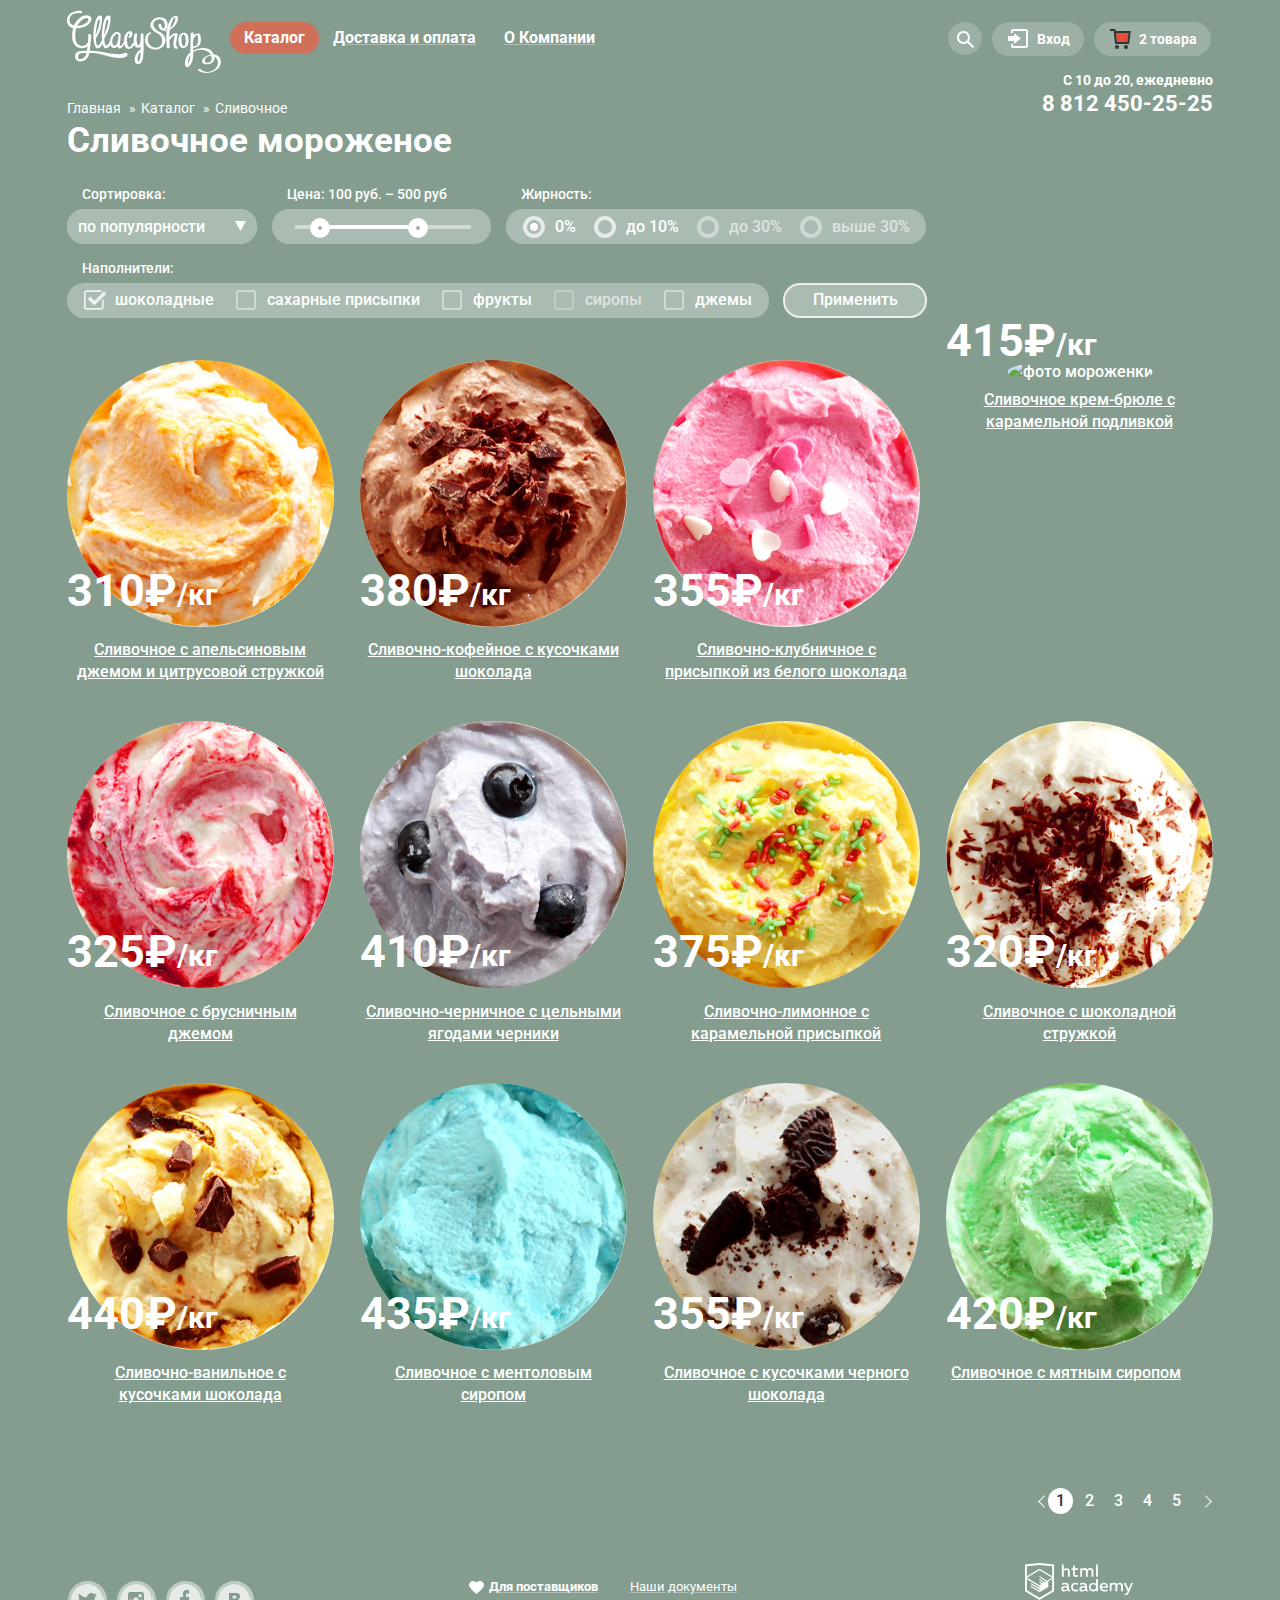
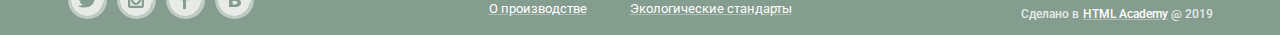
==== commit ae68b8c9: "Grand Finale" ====
--- a/catalog.html
+++ b/catalog.html
@@ -166,26 +166,26 @@
             <legend class="filter-form-title">Жирность:</legend>
             <div class="filter-control-wrapper">
               <div class="filter-form-fat">
-                <label class="filter-form-radio">0%
+                <label class="filter-form-radio">
                   <input type="radio" name="fat" value="0" checked>
-                  <span class="filter-form-radio-icon"></span>                
+                  <span class="filter-form-radio-icon">0%</span>                
                   <span class="checkmark"></span>
               </label>
-                <label class="filter-form-radio">до 10%
+                <label class="filter-form-radio">
                 <input type="radio" name="fat" value="0">
-                <span class="filter-form-radio-icon"></span>
+                <span class="filter-form-radio-icon">до 10%</span>
                 <span class="checkmark"></span>
               </label>
-                <label class="filter-form-radio">до 30%
+                <label class="filter-form-radio">
                   <input type="radio" name="fat" value="0" disabled>
-                  <span class="filter-form-radio-icon"></span>
+                  <span class="filter-form-radio-icon">до 30%</span>
                   <span class="checkmark"></span>
                 </label>
-                <label class="filter-form-radio">выше 30%
-                <input type="radio" name="fat" value="0" disabled>
-                <span class="filter-form-radio-icon"></span>
-                <span class="checkmark"></span>
-              </label>
+                <label class="filter-form-radio">
+                  <input type="radio" name="fat" value="0" disabled>
+                  <span class="filter-form-radio-icon">выше 30%</span>
+                  <span class="checkmark"></span>
+                </label>
               </div>
             </div>
           </fieldset>
@@ -326,6 +326,7 @@
         <a class="page page-3" href="#">3</a>
         <a class="page page-4" href="#">4</a>
         <a class="page page-5" href="#">5</a>
+
         <a class="next-page" href="#">Следующая</a>
       </div>
     </section>
--- a/css/mini.css
+++ b/css/mini.css
@@ -1 +1 @@
-.map,body{min-width:1200px}.site-wrapper,body{background-color:#849d8f}.main-slider,.slide-button{position:relative;text-align:center}.slide-button,a{text-decoration:none;color:#fff}.blog,.excellence li{-webkit-box-sizing:border-box}.promo-button,.slide-button{text-shadow:0 2px 5px rgba(160,32,11,.76)}.excellence,.flex-container-footer-info,.store-address,.time-tel{-webkit-box-direction:normal}body{margin:0;font-family:Roboto,Arial,sans-serif;font-size:16px;line-height:1.5;font-weight:500;color:#fff}.main-header{padding-top:10px}.container{width:1146px;margin:0 auto;padding:0}.main-slider{font-size:18px;line-height:1.2;font-family:Roboto,Arial,sans-serif;padding-top:321px;margin-bottom:22px;color:#fff;min-height:230px}.site-wrapper{min-width:940px;background-image:url(../img/slider-item1.png);background-position:top center;background-repeat:no-repeat;-webkit-transition:background-image .5s ease,background-color .5s ease;-o-transition:background-image .5s ease,background-color .5s ease;transition:background-image .5s ease,background-color .5s ease}.site-wrapper::after,.site-wrapper::before{content:"";visibility:hidden}.site-wrapper::before{background-image:url(../img/slider-item2.png)}.site-wrapper::after{background-image:url(../img/slider-item3.png)}.slider-list{margin:0;padding:0;list-style:none}.slide{display:none}.slide-button,.slider-controls label{display:inline-block;vertical-align:top;cursor:pointer}.slide-title{width:700px;margin:-3px 19.5%;font-size:60px;line-height:60px;font-weight:700}.slide-button{top:33px;-webkit-box-pack:center;-ms-flex-pack:center;justify-content:center;padding:11px 40px;font-weight:700;font-size:32px;line-height:41px;background:#f26843;background:-webkit-gradient(linear,left top,left bottom,from(#f26843),to(#e74a35));background:-webkit-linear-gradient(top,#f26843 0,#e74a35 100%);background:-o-linear-gradient(top,#f26843 0,#e74a35 100%);background:linear-gradient(to bottom,#f26843 0,#e74a35 100%);border-radius:50px;-webkit-box-shadow:0 2px 2px rgba(172,16,0,.64);box-shadow:0 2px 2px rgba(172,16,0,.64);border:none}.slide-button:hover{background:-webkit-gradient(linear,left top,left bottom,from(#f58669),to(#ec6f5e));background:-webkit-linear-gradient(top,#f58669 0,#ec6f5e 100%);background:-o-linear-gradient(top,#f58669 0,#ec6f5e 100%);background:linear-gradient(to bottom,#f58669 0,#ec6f5e 100%);-webkit-box-shadow:0 2px 2px rgba(172,16,0,1);box-shadow:0 2px 2px rgba(172,16,0,1)}.slide-button:active{background:-webkit-gradient(linear,left top,left bottom,from(#d84732),to(#e1613e));background:-webkit-linear-gradient(top,#d84732 0,#e1613e 100%);background:-o-linear-gradient(top,#d84732 0,#e1613e 100%);background:linear-gradient(to bottom,#d84732 0,#e1613e 100%);-webkit-box-shadow:inset 0 2px 2px rgba(172,16,0,1);box-shadow:inset 0 2px 2px rgba(172,16,0,1)}.slider-controls{position:absolute;bottom:41px;z-index:20;font-size:0}.slider-controls label:hover{background-color:#b2c1b7}.slider-controls label{width:17px;height:17px;margin-right:8px;background-color:transparent;border:2px solid #fff;border-radius:50%}.product-1:checked~.site-wrapper{background-color:#849d8f;background-image:url(../img/slider-item1.png)}.product-2:checked~.site-wrapper{background-color:#8996a6;background-image:url(../img/slider-item2.png)}.product-3:checked~.site-wrapper{background-color:#9d8b84;background-image:url(../img/slider-item3.png)}.product-1:checked~.site-wrapper .slide1,.product-2:checked~.site-wrapper .slide2,.product-3:checked~.site-wrapper .slide3{display:block}.product-1:checked~.site-wrapper label[for=product-1],.product-2:checked~.site-wrapper label[for=product-2],.product-3:checked~.site-wrapper label[for=product-3]{background-color:#fff}.index-content{margin-top:13px}.main-navigation{display:-webkit-box;display:-ms-flexbox;display:flex;-ms-flex-wrap:wrap;flex-wrap:wrap;font-weight:700;font-size:16px;line-height:18px;-webkit-box-pack:justify;-ms-flex-pack:justify;justify-content:space-between;position:relative;color:#fff}.time-tel p,.user-navigation{font-size:14px;line-height:16px}.site-navigation,.user-navigation{list-style:none;margin:12px 2px 0 9px;padding:0}.site-navigation{display:-webkit-box;display:-ms-flexbox;display:flex;-ms-flex-wrap:wrap;flex-wrap:wrap;margin-right:auto}.user-navigation{display:-webkit-inline-box;display:-ms-inline-flexbox;display:inline-flex;-ms-flex-wrap:wrap;flex-wrap:wrap;max-width:400px;position:absolute;right:0}.breadcrumbs,.time-tel{display:-webkit-box;display:-ms-flexbox}.cart-delete-btn,.time-tel,.user-navigation .button-search,.user-navigation .cart-button,.user-navigation .login-link{position:relative}.user-navigation li{margin-left:10px}.time-tel{display:flex;text-align:right;font-weight:700;top:48px;-webkit-box-orient:vertical;-ms-flex-direction:column;flex-direction:column}.site-navigation-items,.user-navigation-item{display:inline-block;vertical-align:middle;color:#fff}.time-tel p{margin-bottom:4px}.time-tel a{font-size:22px;line-height:24px;color:#fff}.button-search::before,.cart-button::before,.cart-delete-btn::before,.feedback-form-close::before,.login-link::before{content:"";position:absolute;width:21px;height:20px;background-repeat:no-repeat;background-position:0 0}.button-search::before{background-image:url(../img/loupe-white.svg);top:9px;left:9px}.login-link::before{background-image:url(../img/entrance-white.svg);top:7px;left:16px}.cart-button::before{background-image:url(../img/basket.svg);top:7px;left:16px}.cart-button,.login-link{border-radius:20px;background-color:rgba(255,255,255,.2)}.cart-delete-col{width:20px}.cart-product-preview{width:45px}.cart-product-name{width:250px}.cart-product-price{width:120px}.cart-product-amount{width:70px}.site-navigation-items{padding:7px 14px;border-radius:20px;text-decoration:underline;-webkit-text-decoration-color:#adbdb4;text-decoration-color:#adbdb4}.user-navigation-item{padding:9px 14px 9px 45px}.button-search{padding:17px 17px 0;border-radius:50%;background-color:rgba(255,255,255,.2)}.site-navigation-items:focus,.site-navigation-items:hover{color:#323232;background-color:#fff;text-decoration:none}.site-navigation-items:focus{-webkit-box-shadow:inset 0 1px 2px 0 #696969;box-shadow:inset 0 1px 2px 0 #696969;text-decoration:none}.catalog-body .catalog-a{background-color:#d07058}.breadcrumbs{display:flex;width:220px;-webkit-box-pack:justify;-ms-flex-pack:justify;justify-content:space-between;font-size:14px;line-height:16px;font-weight:400;list-style-type:none;padding-left:0;margin-top:22px;margin-bottom:-2px}.filter-form,.filter-form-fat{display:-webkit-box;display:-ms-flexbox}.breadcrumbs a:nth-child(3){color:#fff;border-bottom:1px solid rgba(255,255,255,.3)}.active::after{content:"»";position:relative;right:-8px}.checkmark:after,.filter-form-checkbox-label::before,.heart::before,.icecream-card::after,.img-wrap::before{content:""}.active:focus,.active:hover{background-color:transparent;color:#ffbc9e}.filter-control-wrapper,.filter-form-botton,.filter-form-sort{height:35px;border-radius:17px;margin:0;padding:0;background-color:#aabcb2}.filter-form{margin:19px 0 26px;font-size:0;max-width:872px;padding:0;display:flex;-ms-flex-wrap:wrap;flex-wrap:wrap;-webkit-box-pack:justify;-ms-flex-pack:justify;justify-content:space-between}.filter-form-item,.filter-form-sort{border:none;font-size:16px;line-height:18px;font-weight:500;cursor:pointer}.filter-form-item,.promo-button{display:inline-block;vertical-align:top}.filter-form-item{color:#fff;-webkit-box-pack:justify;-ms-flex-pack:justify;justify-content:space-between;margin:0 15px 16px 0;padding:7px 0 0;max-width:700px}.filter-form-sort:focus,.filter-form-sort:hover{color:#323232;background:url(../img/icon-down-dir.svg) 94% 50% no-repeat #aabcb2}.filter-form-sort{padding:1px 9px 0 11px;color:#fff;text-align:left;background:url(../img/icon-down-dir-white.svg) 94% 50% no-repeat #aabcb2;min-width:190px;-moz-appearance:none;-webkit-appearance:none}.filter-form-sort::-ms-expand{display:none}.filter-form-sort:focus{background-color:#fff}.filter-form-sort option{font-size:14px;line-height:16px;font-weight:400;background-color:#fff}.filter-form-fat{display:flex;padding-left:29px;padding-top:9px}.filter-form-radio{display:-webkit-box;display:-ms-flexbox;display:flex;position:relative;cursor:pointer;-webkit-user-select:none;-moz-user-select:none;-ms-user-select:none;user-select:none;padding-left:18px;margin-right:31px}.filter-form-radio:last-child{margin-right:16px}.filter-form-radio input{display:none;cursor:pointer}.checkmark{position:absolute;top:-2px;left:-14px;height:14px;width:14px;background-color:transparent;border:4px solid #e6ebe9;border-radius:50%}.filter-form-radio:hover input~.checkmark{border:4px solid #fff}.checkmark:after{position:absolute;display:none}.filter-form-radio input:checked~.checkmark:after{display:block}.filter-form-radio .checkmark:after{top:3px;left:3px;width:8px;height:8px;border-radius:50%;background:#fff}.fillers-checkboxes{padding:8px 0 0 31px;height:27px}.filter-checkbox-control{position:relative;cursor:pointer;-webkit-user-select:none;-moz-user-select:none;-ms-user-select:none;user-select:none;margin-right:32px}.filter-checkbox-control input{opacity:0;cursor:pointer;height:0;width:0;-webkit-appearance:none;-moz-appearance:none}.filter-form-checkbox-label{padding-left:13px}.filter-form-checkbox-label::before{position:absolute;background-image:url(../img/checkbox-off.svg);left:-14px;top:0;width:23px;height:20px;opacity:.5;padding:0;background-size:19.5px 20px;background-repeat:no-repeat}.filter-form-checkbox-label:focus::before,.filter-form-checkbox-label:hover::before{opacity:1}.filter-checkbox-control input:checked~.filter-form-checkbox-label::before{position:absolute;background-image:url(../img/checkbox-on.svg);background-size:23px 20px;background-repeat:no-repeat;left:-14px;top:0;content:"";opacity:.8}.filter-checkbox-control input:checked~.filter-form-checkbox-label:focus::before,.filter-checkbox-control input:checked~.filter-form-checkbox-label:hover::before{opacity:1}.filter-form-botton{font-size:16px;line-height:18px;font-weight:500;color:#e4eae6;padding:6px 27px 6px 28px;margin:23px 12px 0 0;border-radius:17px;border:2px;cursor:pointer/*! margin-left: -6px; */}.filter-form-botton:hover{color:#353535;background-color:#fbfcfb;-webkit-box-shadow:inset 0 1px 2px 0 #fbfcfb;box-shadow:inset 0 1px 2px 0 #fbfcfb}.filter-form-botton:focus{color:#353535;background-color:#eaeaea;border:none;-webkit-box-shadow:inset 0 1px 2px 0 #696969;box-shadow:inset 0 1px 2px 0 #696969}.login-link:hover::before{background-image:url(../img/entrance.svg)}.button-search:hover::before{background-image:url(../img/loupe-black.svg)}.cart-button:hover::before{background-image:url(../img/basket-black.svg)}.catalog-body .cart-button::before{background-image:url(../img/basket-red.svg)}.filter-item{display:-webkit-inline-box;display:-ms-inline-flexbox;display:inline-flex;margin:0;padding:0;border:none}.baners,.promo-cards-items{display:-ms-flexbox;min-height:230px}.range-filter{width:219px}.filter-form-title{padding-left:15px;font-size:14px;line-height:16px;text-transform:inherit}.range-controls{position:relative;height:20px;padding-top:16px;padding-right:20px;padding-left:23px;cursor:pointer}.range-controls .scale{height:4px;background:#d1dad3}.range-controls .bar{width:47%;height:4px;background:#fff;left:41px;position:absolute}.range-controls .toggle{position:absolute;top:9px;width:4px;height:4px;padding:0;border-radius:50%;border:8px solid #fff;background-color:#ababab;cursor:pointer}.range-controls .toggle:hover{top:7px;border:10px solid #fff;margin-left:-1px}.range-controls .toggle-max{left:134px}.range-controls .toggle-min{left:35px}.container index-content{width:1160px;margin:0 auto;padding:0 2.3%}.baners{display:-webkit-box;display:flex;padding:0;margin-top:10px;margin-bottom:33px}.promo-cards-items{display:-webkit-box;display:flex;-webkit-box-pack:justify;-ms-flex-pack:justify;justify-content:space-between;float:none;margin-bottom:40px}.promo-cards-items p{font-size:18px;line-height:22px;font-weight:700;margin-top:0}.promo-cards-chocolate,.promo-cards-raspberries{display:-webkit-box;display:-ms-flexbox;display:flex;width:48.9%;-webkit-box-sizing:border-box;box-sizing:border-box;position:relative;background-position:center center;background-repeat:no-repeat;border-radius:15px;padding:10px 20px 60px}.promo-cards-raspberries{background-image:url(../img/raspberries.png);background-repeat:repeat}.promo-cards-chocolate{background-image:url(../img/chocolate.png)}.promo-chocolate-content h3,.promo-raspberries-content h3{font-size:35px;line-height:41px;font-weight:700;margin-top:6px;margin-bottom:15px}.promo-button{position:absolute;right:20px;bottom:24px;padding:8px 23px 12px;border-radius:25px;text-decoration:none;-webkit-box-shadow:0 2px 2px rgba(172,16,0,.64);box-shadow:0 2px 2px rgba(172,16,0,.64);text-align:center;color:#fff;background:#f26843;font-size:18px;line-height:24px;font-weight:700}.blog a,.card-name{text-decoration:underline}.advantages,.blog{background-color:#fff;color:#323232}.cart-delete-btn,.excellence li,.feedback-form-close,.heart::before{background-repeat:no-repeat}.assortment-index{display:-webkit-box;display:-ms-flexbox;display:flex;font-size:0;margin-right:10px}.advantages{background-image:url(../img/waffles-background.png);font-weight:400;font-size:16px;line-height:22px;border-radius:14px;min-height:306px;margin-bottom:15px}.advantages .specification-shop{display:-webkit-box;display:-ms-flexbox;display:flex;font-size:24px;line-height:30px;margin:0 auto;padding-left:20px;padding-top:24px}.blog-newsletter,.excellence{display:-webkit-box;display:-ms-flexbox}.excellence{display:flex;-webkit-box-orient:horizontal;-ms-flex-direction:row;flex-direction:row;-ms-flex-wrap:wrap;flex-wrap:wrap;margin-top:9px}.excellence li{position:relative;display:inline-block;vertical-align:middle;width:48.6%;list-style-type:none;padding:12px 0 10px 56px;box-sizing:border-box}.excellence li:nth-child(2n+1){margin-right:48px}.about-us-ice-cream{background-image:url(../img/ice-cream.svg);margin-left:-20px}.about-us-eco{background-image:url(../img/eco.svg);margin-left:-20px}.about-us-cows{background-image:url(../img/cow.svg);margin-left:-20px}.about-us-thermometer{background-image:url(../img/thermometer.svg);margin-left:-20px}.blog-newsletter{display:flex;-webkit-box-pack:justify;-ms-flex-pack:justify;justify-content:space-between;margin-top:40px}.blog a,.newsletter>.mail-form{display:-webkit-box;display:-ms-flexbox}.blog{width:48.8%;font-size:16px;line-height:22px;border-radius:15px;border-width:0;border-style:solid;padding:21px 0 0 20px;box-sizing:border-box;background-image:url(../img/strawberry-background.jpg);min-height:220px}.newsletter,.newsletter>.mail-form{border-radius:15px;background-color:#f8f7f4}.blog-header{margin-bottom:4px}.blog a{display:flex;font-size:24px;line-height:30px;color:#323232;width:290px}.newsletter{width:48.8%;min-height:220px;background-image:url(https://htmlacademy-htmlcss.github.io/924839-gllacy/5/img/bg-post.svg);color:#5a5a5a}.newsletter-p{line-height:22px;margin-bottom:35px}.newsletter>.mail-form{margin:6px;padding:12px 7px 35px 19px;display:flex;-ms-flex-wrap:wrap;flex-wrap:wrap}.container-address,.store-address{display:-webkit-box;display:-ms-flexbox}.user-mail{-webkit-box-flex:2;-ms-flex:2;flex:2;margin-right:10px}.mail-form button{margin-right:13px}.map{position:relative;margin:39px 0 0 -27px;min-height:430px}.map p{margin-bottom:0}.container-address{max-width:300px;min-height:300px;display:flex;-webkit-box-pack:end;-ms-flex-pack:end;justify-content:flex-end;position:absolute;right:27px;top:62px;border-radius:14px;background-color:#fefefe}.store-address{display:flex;-webkit-box-orient:vertical;-ms-flex-direction:column;flex-direction:column;padding:29px 20px 0 23px;color:#323232;width:100%}.store-address .address-small{font-weight:400;font-size:14px;line-height:20px;margin:0}.address-small:nth-child(1){width:60%}.address-small:nth-child(3){width:70%;margin-top:15px;margin-bottom:2px}.store-address .address-big{font-weight:700;font-size:18px;line-height:22px;margin:4px 0;color:#242229}.open-feedback-form{padding:10px 28px;border-radius:25px;font-size:18px;font-weight:700;position:absolute;bottom:24px;color:#fefefe;background-color:#ef5f3f;left:23px}.item-cards-table{display:-webkit-box;display:-ms-flexbox;display:flex;-ms-flex-wrap:wrap;flex-wrap:wrap;text-align:center;padding:0}.icecream-card{width:267px;position:relative;margin-bottom:38px;margin-right:26px;border-radius:5px;cursor:pointer}.icecream-card:nth-of-type(4n){margin-right:0}.icecream-card::after{background-color:rgba(255,255,255,.2);border-radius:5px;-webkit-box-shadow:0 20px 20px rgba(0,0,0,.4);box-shadow:0 20px 20px rgba(0,0,0,.4);display:none;height:405px;left:-13px;position:absolute;top:-6px;width:293px;opacity:.5;z-index:2}.icecream-card:hover::after{display:-webkit-box;display:-ms-flexbox;display:flex}.card-name,.img-wrap::before{display:-webkit-box;display:-ms-flexbox}.img-wrap::before{display:flex;position:absolute;top:-2px;background-image:url(../img/sprite.png);background-position:-10px 528px;width:62px;height:62px;z-index:10}.button-preview{position:absolute;padding:13px;visibility:hidden;border-radius:30px;color:#fefefe;background-color:#e84d37;bottom:-60px;width:61%;left:13%}.icecream-card:hover .button-preview{visibility:visible;z-index:1}.card-name{display:flex;position:relative;text-align:center;margin-top:-30px;line-height:22px;width:96%;left:5px}.card-price,.paginator{display:-webkit-box;display:-ms-flexbox}.card-price{position:relative;display:flex;-webkit-box-pack:justify;-ms-flex-pack:justify;margin-top:-77px;text-align:left;font-size:45px;font-weight:700}.card-price span{position:absolute;top:15px;left:110px;font-size:30px;font-weight:700}.page,.paginator{position:relative}.icecream-card img{max-width:100%;margin:0;border-radius:60%}.paginator{display:flex;-webkit-box-pack:end;-ms-flex-pack:end;justify-content:flex-end;margin-top:60px;margin-bottom:1px;padding-top:19px;padding-left:20px;padding-right:20px}.main-footer,.page{display:-webkit-box;display:-ms-flexbox;line-height:18px}.disabled,.disabled::before{border-color:rgba(255,255,255,.2)}.page{display:flex;top:-35px;left:-3px;text-align:center;text-decoration:none;font-size:16px;font-weight:500;padding:4px 8px;margin:0 2px;border-radius:50%;color:#fff}.next-page,.previous-page{position:absolute;top:-8px;width:9px;border-bottom:2px solid #fff;border-left:2px solid #fff;height:9px}.previous-page{right:178px;-webkit-transform:rotate(45deg);-ms-transform:rotate(45deg);transform:rotate(45deg)}.current-page,.page .current-page:hover{background-color:#fff}.page:active,.paginator .current-page{color:#323232}.next-page{right:2px;-webkit-transform:rotate(-135deg);-ms-transform:rotate(-135deg);transform:rotate(-135deg)}.page:hover{background-color:rgba(255,255,255,.2)}.page:active{background-color:#fcfcfc}.main-footer{display:flex;-webkit-box-pack:justify;-ms-flex-pack:justify;justify-content:space-between;font-size:13px;color:#e6ebe9;padding-left:4px}.footer-social{display:-webkit-box;display:-ms-flexbox;display:flex;-webkit-box-align:center;-ms-flex-align:center;align-items:center;width:180px;-webkit-box-pack:justify;-ms-flex-pack:justify;justify-content:space-between;padding-top:14px}.social-button{display:inline-block;vertical-align:middle;height:32px;width:32px;border-radius:50%;-webkit-box-shadow:0 0 0 3px rgba(255,255,255,.6),inset 0 0 0 1px rgba(255,255,255,.6);box-shadow:0 0 0 3px rgba(255,255,255,.6),inset 0 0 0 1px rgba(255,255,255,.6);opacity:.8}.social-button:hover{opacity:1;-webkit-box-shadow:0 0 0 4px rgba(255,255,255,.7),inset 0 0 0 1px rgba(255,255,255,.6);box-shadow:0 0 0 4px rgba(255,255,255,.7),inset 0 0 0 1px rgba(255,255,255,.6)}.twitter{background-image:url(../img/twitter.svg)}.instagram{background-image:url(../img/instagram.svg)}.fb{background-image:url(../img/fb.svg)}.vk{background-image:url(../img/vk.svg)}.footer-info{display:-webkit-box;display:-ms-flexbox;display:flex;-ms-flex-wrap:wrap;flex-wrap:wrap;max-width:500px;font-weight:400}.flex-container-footer-info{display:-webkit-box;display:-ms-flexbox;display:flex;-webkit-box-orient:horizontal;-ms-flex-direction:row;flex-direction:row;-ms-flex-wrap:wrap;flex-wrap:wrap;position:relative;padding-left:117px;margin-top:27px}.flex-container-footer-info li{width:50%;list-style-type:none;margin-left:-33px}.heart{font-weight:700}.heart::before{width:15px;height:13px;position:absolute;top:3px;left:62px;background-image:url(../img/heart.svg);background-position:0 0}.footer-copyright a,.footer-info a,.footer-social a{color:#fff;padding-left:1px;text-decoration:underline;-webkit-text-decoration-color:#adbdb4;text-decoration-color:#adbdb4;line-height:16px}.footer-copyright{display:-webkit-box;display:-ms-flexbox;display:flex;-webkit-box-orient:vertical;-webkit-box-direction:reverse;-ms-flex-direction:column-reverse;flex-direction:column-reverse;-webkit-box-align:center;-ms-flex-align:center;align-items:center;font-size:12px}.login-form,.login-form-link{-ms-flex-direction:column;-webkit-box-orient:vertical;-webkit-box-direction:normal}.footer-copyright img{position:relative;left:-38px;top:11px}.footer-copyright p{margin-top:15px}.footer-copyright a:focus,.footer-copyright a:hover,.footer-info a:focus,.footer-info a:hover{color:#f6b8af}.htmlacademy-button{padding:10px;color:#fefefe;border-radius:20px}.htmlacademy-button:hover{background-color:#f07962;border-radius:20px}.cart-form,.catalog-dropdown-items,.contact-form,.login-form,.search-form{visibility:hidden;z-index:100;position:absolute;padding:0;border-radius:4px;background-color:#f8f7f4;-webkit-box-shadow:0 20px 20px 0 rgba(0,0,0,.4);box-shadow:0 20px 20px 0 rgba(0,0,0,.4);cursor:default}.cart-dropdown:hover .cart-form,.catalog-dropdown:hover .catalog-dropdown-items,.login-dropdown:hover .login-form,.search-dropdown:hover .search-form{visibility:visible}.contact-form{display:none}.login-actions,.login-form{display:-webkit-box;display:-ms-flexbox}.cart-dropdown,.catalog-dropdown,.login-dropdown,.search-dropdown{position:relative}.login-form{padding:0 20px 18px;font-size:0;right:0;display:flex;flex-direction:column;min-width:240px}.cart-form,.login-form-link{color:#323232;font-size:13px;font-weight:400}.login-actions{display:flex;-ms-flex-pack:distribute;justify-content:space-around}.login-form-link{display:-webkit-box;display:-ms-flexbox;display:flex;flex-direction:column;line-height:21px}.big-red-button,.cart-delete-btn{display:inline-block;cursor:pointer;outline:0}.cart-form{right:0;min-width:500px;min-height:200px;padding:20px;line-height:16px}.cart-form-body{padding-bottom:10px}.cart-delete-btn{vertical-align:middle;width:14px;height:14px;font-size:0;-webkit-box-shadow:none;box-shadow:none;border:none;background-color:transparent}.cart-delete-btn::before{background-image:url(../img/cross-small.svg);left:0;top:-3px}.cart-total{text-align:right;font-size:15px;font-weight:700;line-height:18px;padding-top:10px;border-top:1px solid #cacac7}.cart-checkout{position:absolute;bottom:20px;right:14px;padding:13px 30px;border-radius:25px;color:#fff;background-color:#ec583c}.big-red-button{vertical-align:top;padding:8px 19px 12px;font-weight:700;font-size:18px;line-height:24px;text-align:center;background-color:#f26843;-webkit-box-shadow:0 2px 2px rgba(172,16,0,.64);box-shadow:0 2px 2px rgba(172,16,0,.64);color:#fff;border:none;border-radius:22px}.form-user-container{color:#999;font-size:14px;line-height:24px;font-weight:400}.dropdown-wrapper{padding-top:4px}.user-navigation-item{position:relative;top:100%;right:0;text-decoration:none}.search-form{padding:10px 15px;right:0;min-width:300px;margin:0}.user-navigation-item:focus,.user-navigation-item:hover{background-color:#fff;color:#323232}.catalog-dropdown-items li{list-style-type:none;padding:6px 20px;margin:0;color:#323232}.catalog-dropdown-items li:focus,.catalog-dropdown-items li:hover{background-color:#fbded7}.catalog-dropdown-items li:active{background-color:#f6b5a5}.catalog-categories a{font-size:14px;line-height:16px;font-weight:400;text-decoration:none;white-space:nowrap;cursor:pointer;color:#000}.catalog-categories:first-child a{font-weight:700}img{max-width:100%;max-height:100%}.visually-hidden:not(:focus):not(:active),input[type=checkbox].visually-hidden,input[type=radio].visually-hidden{position:absolute;width:1px;height:1px;margin:-1px;border:0;padding:0;white-space:nowrap;-webkit-clip-path:inset(100%);clip-path:inset(100%);clip:rect(0 0 0 0);overflow:hidden}.product-1,.product-2,.product-3{display:none}input[type=password],input[type=text],textarea{border-radius:4px;border:2px solid #d3d3d2;padding:3px 15px;font-size:16px;font-weight:700;line-height:24px;-webkit-box-sizing:border-box;box-sizing:border-box;width:100%}input[type=password]::-webkit-input-placeholder,input[type=text]::-webkit-input-placeholder,textarea::-webkit-input-placeholder{font-size:14px;font-weight:400}input[type=password]::-moz-placeholder,input[type=text]::-moz-placeholder,textarea::-moz-placeholder{font-size:16px;font-weight:400}input[type=password]:-ms-input-placeholder,input[type=text]:-ms-input-placeholder,textarea:-ms-input-placeholder{font-size:14px;font-weight:400}input[type=password]:hover,input[type=text]:hover,textarea:hover{border:2px solid #c7c6c5}input[type=password]:focus,input[type=text]:focus,textarea:focus{border:2px solid #8fbdec}.feedback-form{visibility:hidden;display:-webkit-box;display:-ms-flexbox;display:flex;-webkit-box-orient:vertical;-webkit-box-direction:normal;-ms-flex-direction:column;flex-direction:column;position:fixed;top:11%;left:34%;max-width:430px;max-height:440px;background-color:#f8f7f4;border-radius:8px;padding:20px 25px;z-index:100}.feedback-form-show{visibility:visible}.feedback-form-close{display:inline-block;vertical-align:middle;width:18px;height:18px;font-size:0;-webkit-box-shadow:none;box-shadow:none;border:none;cursor:pointer;outline:0;background-color:transparent;position:absolute;right:15px;top:15px}.feedback-form-close::before{background-image:url(../img/cross-big.svg);left:0;top:0}.feedback-form-title{color:#323232;font-size:24px;line-height:28px;margin:0 0 25px}.feedback-form input[type=text]{background-color:#fff;margin-bottom:20px;max-width:268px;color:#999;font-size:16px;line-height:24px;padding-left:10px}.comment-field{font-family:Roboto,Arial,sans-serif;color:#999;font-size:16px;line-height:24px;font-weight:400;width:425px}.feedback-form-profile textarea{width:400px;margin-bottom:15px;padding:10px 20px 10px 10px}.feedback-form .big-red-button{float:right}.page-fade-overlay{display:none;position:fixed;top:0;left:0;z-index:90;width:100%;height:100%;background:rgba(0,0,0,.5)}.page-fade-overlay-show{display:block}.button-search,.next-page,.previous-page,.social-button{font-size:0}+.site-wrapper,body{background-color:#849d8f}.main-slider,.slide-button{position:relative;text-align:center}.slide-button,a{text-decoration:none;color:#fff}.promo-button,.slide-button{text-shadow:0 2px 5px rgba(160,32,11,.76)}.excellence,.flex-container-footer-info,.store-address,.time-tel{-webkit-box-direction:normal}body{min-width:1200px;margin:0;font-family:Roboto,Arial,sans-serif;font-size:16px;line-height:1.5;font-weight:500;color:#fff}.main-header{padding-top:10px}.container{width:1146px;margin:0 auto;padding:0}input[type=text],input[type=password],textarea{border-radius:4px;border:2px solid #d3d3d2;padding:3px 15px;font-size:16px;font-weight:700;line-height:24px;-webkit-box-sizing:border-box;box-sizing:border-box;width:100%}.main-slider{font-size:18px;line-height:1.2;font-family:Roboto,Arial,sans-serif;padding-top:321px;margin-bottom:22px;color:#fff;min-height:230px}.site-wrapper{min-width:940px;background-image:url(../img/slider-item1.png);background-position:top center;background-repeat:no-repeat;-webkit-transition:background-image .5s ease,background-color .5s ease;-o-transition:background-image .5s ease,background-color .5s ease;transition:background-image .5s ease,background-color .5s ease}.site-wrapper::after,.site-wrapper::before{content:"";visibility:hidden}.site-wrapper::before{background-image:url(../img/slider-item2.png)}.site-wrapper::after{background-image:url(../img/slider-item3.png)}.slider-list{margin:0;padding:0;list-style:none}.slide{display:none}.slide-button,.slider-controls label{display:inline-block;vertical-align:top;cursor:pointer}.slide-title{width:700px;margin:-3px 19.5%;font-size:60px;line-height:60px;font-weight:700}.slide-button{top:33px;-webkit-box-pack:center;-ms-flex-pack:center;justify-content:center;padding:11px 40px;font-weight:700;font-size:32px;line-height:41px;background:#f26843;background:-webkit-gradient(linear,left top,left bottom,from(#f26843),to(#e74a35));background:-webkit-linear-gradient(top,#f26843 0,#e74a35 100%);background:-o-linear-gradient(top,#f26843 0,#e74a35 100%);background:linear-gradient(to bottom,#f26843 0,#e74a35 100%);border-radius:50px;-webkit-box-shadow:0 2px 2px rgba(172,16,0,.64);box-shadow:0 2px 2px rgba(172,16,0,.64);border:none}.big-red-button:hover,.button-preview:hover,.cart-checkout:hover,.open-feedback-form:hover,.promo-button:hover,.slide-button:hover{background:-webkit-gradient(linear,left top,left bottom,from(#f58669),to(#ec6f5e));background:-webkit-linear-gradient(top,#f58669 0,#ec6f5e 100%);background:-o-linear-gradient(top,#f58669 0,#ec6f5e 100%);background:linear-gradient(to bottom,#f58669 0,#ec6f5e 100%);-webkit-box-shadow:0 2px 2px rgba(172,16,0,1);box-shadow:0 2px 2px rgba(172,16,0,1)}.big-red-button:focus,.button-preview:focus,.cart-checkout:focus,.open-feedback-form:focus,.promo-button:focus,.slide-button:focus{background:-webkit-gradient(linear,left top,left bottom,from(#d84732),to(#e1613e));background:-webkit-linear-gradient(top,#d84732 0,#e1613e 100%);background:-o-linear-gradient(top,#d84732 0,#e1613e 100%);background:linear-gradient(to bottom,#d84732 0,#e1613e 100%);-webkit-box-shadow:inset 0 2px 2px rgba(172,16,0,1);box-shadow:inset 0 2px 2px rgba(172,16,0,1)}.slider-controls{position:absolute;bottom:41px;z-index:20;font-size:0}.slider-controls label:focus,.slider-controls label:hover{background-color:#b2c1b7}.slider-controls label{width:17px;height:17px;margin-right:8px;background-color:transparent;border:2px solid #fff;border-radius:50%}.product-1:checked~.site-wrapper{background-color:#849d8f;background-image:url(../img/slider-item1.png)}.product-2:checked~.site-wrapper{background-color:#8996a6;background-image:url(../img/slider-item2.png)}.product-3:checked~.site-wrapper{background-color:#9d8b84;background-image:url(../img/slider-item3.png)}.product-1:checked~.site-wrapper .slide1,.product-2:checked~.site-wrapper .slide2,.product-3:checked~.site-wrapper .slide3{display:block}.product-1:checked~.site-wrapper label[for=product-1],.product-2:checked~.site-wrapper label[for=product-2],.product-3:checked~.site-wrapper label[for=product-3]{background-color:#fff}.index-content{margin-top:13px}.main-navigation{display:-webkit-box;display:-ms-flexbox;display:flex;-ms-flex-wrap:wrap;flex-wrap:wrap;font-weight:700;font-size:16px;line-height:18px;-webkit-box-pack:justify;-ms-flex-pack:justify;justify-content:space-between;position:relative;color:#fff}.time-tel p,.user-navigation{font-size:14px;line-height:16px}.site-navigation,.user-navigation{list-style:none;margin:12px 2px 0 9px;padding:0}.site-navigation{display:-webkit-box;display:-ms-flexbox;display:flex;-ms-flex-wrap:wrap;flex-wrap:wrap;margin-right:auto}.user-navigation{display:-webkit-inline-box;display:-ms-inline-flexbox;display:inline-flex;-ms-flex-wrap:wrap;flex-wrap:wrap;max-width:400px;position:absolute;right:0}.breadcrumbs,.time-tel{display:-webkit-box;display:-ms-flexbox}.cart-delete-btn,.time-tel,.user-navigation .button-search,.user-navigation .cart-button,.user-navigation .login-link{position:relative}.user-navigation li{margin-left:10px}.time-tel{display:flex;text-align:right;font-weight:700;top:48px;-webkit-box-orient:vertical;-ms-flex-direction:column;flex-direction:column}.site-navigation-items,.user-navigation-item{display:inline-block;vertical-align:middle;color:#fff}.time-tel p{margin-bottom:4px}.time-tel a{font-size:22px;line-height:24px;color:#fff}.button-search::before,.cart-button::before,.cart-delete-btn::before,.feedback-form-close::before,.login-link::before{content:"";position:absolute;width:21px;height:20px;background-repeat:no-repeat;background-position:0 0}.button-search::before{background-image:url(../img/loupe-white.svg);top:9px;left:9px}.login-link::before{background-image:url(../img/entrance-white.svg);top:7px;left:16px}.cart-button::before{background-image:url(../img/basket.svg);top:7px;left:16px}.cart-button,.login-link{border-radius:20px;background-color:rgba(255,255,255,.2)}.cart-delete-col{width:20px}.cart-product-preview{width:45px}.cart-product-name{width:250px}.cart-product-price{width:120px}.cart-product-amount{width:70px}.site-navigation-items{padding:7px 14px;border-radius:20px;text-decoration:underline;-webkit-text-decoration-color:#adbdb4;text-decoration-color:#adbdb4}.user-navigation-item{padding:9px 14px 9px 45px}.button-search{padding:17px 17px 0;border-radius:50%;background-color:rgba(255,255,255,.2)}.site-navigation-items:focus,.site-navigation-items:hover{color:#323232;background-color:#fff;text-decoration:none}.site-navigation-items:focus{-webkit-box-shadow:inset 0 1px 2px 0 #696969;box-shadow:inset 0 1px 2px 0 #696969;text-decoration:none}.catalog-body .catalog-a{background-color:#d07058;text-decoration:none}.breadcrumbs{display:flex;width:220px;-webkit-box-pack:justify;-ms-flex-pack:justify;justify-content:space-between;font-size:14px;line-height:16px;font-weight:400;list-style-type:none;padding-left:0;margin-top:22px;margin-bottom:-2px}.filter-form,.filter-form-fat{display:-webkit-box;display:-ms-flexbox}.breadcrumbs a:nth-child(3){color:#fff;border-bottom:1px solid rgba(255,255,255,.3)}.active::after{content:"»";position:relative;right:-8px}.checkmark:after,.filter-form-checkbox-label::before,.heart::before,.icecream-card::after,.img-wrap::before{content:""}.active:focus,.active:hover{background-color:transparent;color:#ffbc9e}.filter-control-wrapper,.filter-form-botton,.filter-form-sort{height:35px;border-radius:17px;margin:0;padding:0;background-color:#aabcb2}.filter-form{margin:19px 0 26px;font-size:0;max-width:872px;padding:0;display:flex;-ms-flex-wrap:wrap;flex-wrap:wrap;-webkit-box-pack:justify;-ms-flex-pack:justify;justify-content:space-between}.filter-form-item,.filter-form-sort{border:none;font-size:16px;line-height:18px;font-weight:500;cursor:pointer}.filter-form-item,.promo-button{display:inline-block;vertical-align:top}.filter-form-item{color:#fff;margin:0 13px 16px 0;padding:7px 0 0;max-width:700px}.filter-form-sort:focus,.filter-form-sort:hover{color:#323232;background:url(../img/icon-down-dir.svg) 94% 50% no-repeat #aabcb2}.filter-form-sort{padding:1px 9px 0 11px;color:#fff;text-align:left;background:url(../img/icon-down-dir-white.svg) 94% 50% no-repeat #aabcb2;min-width:190px;-moz-appearance:none;-webkit-appearance:none}.filter-form-sort::-ms-expand{display:none}.filter-form-sort:focus{background-color:#fff}.filter-form-sort option{font-size:14px;line-height:16px;font-weight:400;background-color:#fff}.filter-form-fat{display:flex;padding-left:31px;padding-top:9px}.filter-form-radio{display:-webkit-box;display:-ms-flexbox;display:flex;position:relative;cursor:pointer;-webkit-user-select:none;-moz-user-select:none;-ms-user-select:none;user-select:none;padding-left:18px;margin-right:32px}.filter-form-radio:last-child{margin-right:16px}.filter-form-radio input{display:none;cursor:pointer}.checkmark{position:absolute;top:-2px;left:-14px;height:14px;width:14px;background-color:transparent;border:4px solid #e6ebe9;border-radius:50%}.filter-form-radio:focus input~.checkmark,.filter-form-radio:hover input~.checkmark{border:4px solid #fff}.checkmark:after{position:absolute;display:none}.filter-form-radio input:checked~.checkmark:after{display:block}.filter-form-radio .checkmark:after{top:3px;left:3px;width:8px;height:8px;border-radius:50%;background:#fff}.fillers-checkboxes{padding:8px 17px 0 31px;height:27px;min-width:654px}.filter-checkbox-control{position:relative;cursor:pointer;-webkit-user-select:none;-moz-user-select:none;-ms-user-select:none;user-select:none;margin-right:32px}.filter-checkbox-control:last-child{margin-right:0}.filter-checkbox-control input{opacity:0;cursor:pointer;height:0;width:0;-webkit-appearance:none;-moz-appearance:none}.filter-form-checkbox-label{padding-left:13px}.filter-form-checkbox-label::before{position:absolute;background-image:url(../img/checkbox-off.svg);left:-14px;top:0;width:23px;height:20px;opacity:.5;padding:0;background-size:19.5px 20px;background-repeat:no-repeat}.filter-form-checkbox-label:focus::before,.filter-form-checkbox-label:hover::before{opacity:1}.filter-checkbox-control input:checked~.filter-form-checkbox-label::before{position:absolute;background-image:url(../img/checkbox-on.svg);background-size:23px 20px;background-repeat:no-repeat;left:-14px;top:0;content:"";opacity:.8}.filter-checkbox-control input:checked~.filter-form-checkbox-label:focus::before,.filter-checkbox-control input:checked~.filter-form-checkbox-label:hover::before{opacity:1}.filter-form-botton{font-size:16px;line-height:18px;font-weight:500;color:#fff;padding:6px 27px 6px 28px;margin:23px 12px 0 0;border-radius:17px;border:2px solid #ecefed;cursor:pointer}.filter-form-botton:hover{color:#353535;background-color:#fbfcfb;-webkit-box-shadow:inset 0 1px 2px 0 #fbfcfb;box-shadow:inset 0 1px 2px 0 #fbfcfb}.filter-form-botton:focus{color:#353535;background-color:#eaeaea;border:none;-webkit-box-shadow:inset 0 1px 2px 0 #696969;box-shadow:inset 0 1px 2px 0 #696969}.login-link:focus::before,.login-link:hover::before{background-image:url(../img/entrance.svg)}.button-search:focus::before,.button-search:hover::before{background-image:url(../img/loupe-black.svg)}.cart-button:focus:before,.cart-button:hover::before{background-image:url(../img/basket-black.svg)}.catalog-body .cart-button::before{background-image:url(../img/basket-red.svg)}.filter-item{display:-webkit-inline-box;display:-ms-inline-flexbox;display:inline-flex;margin:0;padding:0;border:none}.baners,.promo-cards-items{display:-ms-flexbox;min-height:230px}.range-filter{width:219px}.filter-form-title{padding-left:15px;font-size:14px;line-height:16px;text-transform:inherit}.range-controls{position:relative;height:20px;padding-top:16px;padding-right:20px;padding-left:23px;cursor:pointer}.range-controls .scale{height:4px;background:#d1dad3}.range-controls .bar{width:47%;height:4px;background:#fff;left:41px;position:absolute}.range-controls .toggle{position:absolute;top:9px;width:4px;height:4px;padding:0;border-radius:50%;border:8px solid #fff;background-color:#ababab;cursor:pointer}.range-controls .toggle:focus,.range-controls .toggle:hover{top:7px;border:10px solid #fff;margin-left:-1px}.range-controls .toggle-max{left:136px}.range-controls .toggle-min{left:38px}.container index-content{width:1160px;margin:0 auto;padding:0 2.3%}.baners{display:-webkit-box;display:flex;padding:0;margin-top:10px;margin-bottom:33px}.promo-cards-items{display:-webkit-box;display:flex;-webkit-box-pack:justify;-ms-flex-pack:justify;justify-content:space-between;float:none;margin-bottom:40px}.promo-cards-items p{font-size:18px;line-height:22px;font-weight:700;margin-top:0}.promo-cards-chocolate,.promo-cards-raspberries{display:-webkit-box;display:-ms-flexbox;display:flex;width:48.9%;-webkit-box-sizing:border-box;box-sizing:border-box;position:relative;background-position:center center;background-repeat:no-repeat;border-radius:15px;padding:10px 20px 60px}.promo-cards-raspberries{background-image:url(../img/raspberries.png);background-size:cover}.promo-cards-chocolate{background-image:url(../img/chocolate.png);background-size:cover}.promo-chocolate-content h3,.promo-raspberries-content h3{font-size:35px;line-height:41px;font-weight:700;margin-top:6px;margin-bottom:15px}.promo-button{position:absolute;right:20px;bottom:24px;padding:8px 23px 12px;border-radius:25px;text-decoration:none;-webkit-box-shadow:0 2px 2px rgba(172,16,0,.64);box-shadow:0 2px 2px rgba(172,16,0,.64);text-align:center;color:#fff;background:#f26843;font-size:18px;line-height:24px;font-weight:700}.blog a,.card-name{text-decoration:underline}.advantages,.blog{background-color:#fff;color:#323232}.cart-delete-btn,.excellence li,.feedback-form-close,.heart::before{background-repeat:no-repeat}.assortment-index{display:-webkit-box;display:-ms-flexbox;display:flex;font-size:0;margin-right:10px}.advantages{background-image:url(../img/waffles-background.png);font-weight:400;font-size:16px;line-height:22px;border-radius:14px;min-height:306px;margin-bottom:15px}.blog,.newsletter{min-height:220px;background-size:cover}.advantages .specification-shop{display:-webkit-box;display:-ms-flexbox;display:flex;font-size:24px;line-height:30px;margin:0 auto;padding-left:20px;padding-top:24px}.blog-newsletter,.excellence{display:-webkit-box;display:-ms-flexbox}.excellence{display:flex;-webkit-box-orient:horizontal;-ms-flex-direction:row;flex-direction:row;-ms-flex-wrap:wrap;flex-wrap:wrap;margin-top:9px}.excellence li{position:relative;display:inline-block;vertical-align:middle;width:48.6%;list-style-type:none;padding:12px 0 10px 56px;-webkit-box-sizing:border-box;box-sizing:border-box}.excellence li:nth-child(2n+1){margin-right:48px}.about-us-ice-cream{background-image:url(../img/ice-cream.svg);margin-left:-20px}.about-us-eco{background-image:url(../img/eco.svg);margin-left:-20px}.about-us-cows{background-image:url(../img/cow.svg);margin-left:-20px}.about-us-thermometer{background-image:url(../img/thermometer.svg);margin-left:-20px}.blog-newsletter{display:flex;-webkit-box-pack:justify;-ms-flex-pack:justify;justify-content:space-between;margin-top:40px}.blog a,.newsletter>.mail-form{display:-webkit-box;display:-ms-flexbox}.blog{width:48.8%;font-size:16px;line-height:22px;border-radius:15px;border-width:0;border-style:solid;padding:21px 0 0 20px;-webkit-box-sizing:border-box;box-sizing:border-box;background-image:url(../img/strawberry-background.jpg)}.newsletter,.newsletter>.mail-form{border-radius:15px;background-color:#f8f7f4}.blog-header{margin-bottom:4px}.blog a{display:flex;font-size:24px;line-height:30px;color:#323232;width:290px}.newsletter{width:48.8%;background-image:url(https://htmlacademy-htmlcss.github.io/924839-gllacy/5/img/bg-post.svg);color:#5a5a5a}.newsletter-p{line-height:22px;margin-bottom:35px}.newsletter>.mail-form{margin:6px;padding:12px 7px 35px 19px;display:flex;-ms-flex-wrap:wrap;flex-wrap:wrap}.container-address,.store-address{display:-webkit-box;display:-ms-flexbox}.mail-form .user-mail{-webkit-box-flex:2;-ms-flex:2;flex:2;margin-right:10px;margin-bottom:-1px;padding:8px 0 9px 12px}.mail-form button{margin-right:13px}.map{position:relative;margin:39px 0 0 -27px;min-width:1200px;min-height:430px}.map p{margin-bottom:0}.container-address{max-width:300px;min-height:300px;display:flex;-webkit-box-pack:end;-ms-flex-pack:end;justify-content:flex-end;position:absolute;right:27px;top:62px;border-radius:14px;background-color:#fefefe}.store-address{display:flex;-webkit-box-orient:vertical;-ms-flex-direction:column;flex-direction:column;padding:29px 20px 0 23px;color:#323232;width:100%}.store-address .address-small{font-weight:400;font-size:14px;line-height:20px;margin:0}.address-small:nth-child(1){width:60%}.address-small:nth-child(3){width:70%;margin-top:15px;margin-bottom:2px}.store-address .address-big{font-weight:700;font-size:18px;line-height:22px;margin:4px 0;color:#242229}.open-feedback-form{padding:10px 28px;border-radius:25px;font-size:18px;font-weight:700;position:absolute;bottom:24px;color:#fefefe;background-color:#ef5f3f;left:23px}.item-cards-table{display:-webkit-box;display:-ms-flexbox;display:flex;-ms-flex-wrap:wrap;flex-wrap:wrap;text-align:center;padding:0}.icecream-card{width:267px;position:relative;margin-bottom:38px;margin-right:26px;border-radius:5px;cursor:pointer}.icecream-card:nth-of-type(4n){margin-right:0}.icecream-card::after{background-color:rgba(255,255,255,.2);border-radius:5px;-webkit-box-shadow:0 20px 20px rgba(0,0,0,.4);box-shadow:0 20px 20px rgba(0,0,0,.4);display:none;height:405px;left:-13px;position:absolute;top:-6px;width:293px;opacity:.5;z-index:2}.icecream-card:focus::after,.icecream-card:hover::after{display:-webkit-box;display:-ms-flexbox;display:flex}.img-wrap::before{display:-webkit-box;display:-ms-flexbox;display:flex;position:absolute;top:-2px;background-image:url(../img/sprite.png);background-position:-10px 528px;width:62px;height:62px;z-index:10}.button-preview{position:absolute;padding:13px;visibility:hidden;border-radius:30px;color:#fefefe;background-color:#e84d37;bottom:-60px;width:61%;left:13%}.card-name,.card-price{position:relative;display:-webkit-box;display:-ms-flexbox}.icecream-card:focus .button-preview,.icecream-card:hover .button-preview{visibility:visible;z-index:10}.card-name{display:flex;text-align:center;margin-top:-30px;line-height:22px;width:96%;left:5px}.card-price{display:flex;-webkit-box-pack:justify;-ms-flex-pack:justify;margin-top:-77px;text-align:left;font-size:45px;font-weight:700}.page,.paginator{display:-webkit-box;display:-ms-flexbox}.card-price span{position:absolute;top:15px;left:110px;font-size:30px;font-weight:700}.icecream-card img{max-width:100%;margin:0;border-radius:60%}.paginator{display:flex;-webkit-box-pack:end;-ms-flex-pack:end;justify-content:flex-end;position:relative;margin-top:25px;margin-bottom:37px;padding-top:19px;padding-left:20px;padding-right:1px}input:disabled~span{opacity:.6}.page{display:flex;position:relative;left:-3px;text-align:center;text-decoration:none;font-size:16px;font-weight:500;line-height:18px;padding:4px 8px;margin:0 2px;border-radius:50%;color:#fff}.main-footer,.next-page,.previous-page{display:-webkit-box;display:-ms-flexbox}.next-page,.previous-page{position:relative;top:9px;width:8px;border-bottom:1px solid #fff;border-left:1px solid #fff;height:8px;display:flex;margin-left:9px}.previous-page{-webkit-transform:rotate(45deg);-ms-transform:rotate(45deg);transform:rotate(45deg)}.current-page,.page .current-page:hover{background-color:#fff}.page:active,.paginator .current-page{color:#323232}.next-page{right:2px;-webkit-transform:rotate(-135deg);-ms-transform:rotate(-135deg);transform:rotate(-135deg)}.page:hover{background-color:rgba(255,255,255,.2)}.page:active{background-color:#fcfcfc}.main-footer{display:flex;-webkit-box-pack:justify;-ms-flex-pack:justify;justify-content:space-between;font-size:13px;line-height:18px;color:#e6ebe9;padding-left:4px}.footer-social{display:-webkit-box;display:-ms-flexbox;display:flex;-webkit-box-align:center;-ms-flex-align:center;align-items:center;width:180px;-webkit-box-pack:justify;-ms-flex-pack:justify;justify-content:space-between;padding-top:14px}.social-button{display:inline-block;vertical-align:middle;height:32px;width:32px;border-radius:50%;-webkit-box-shadow:0 0 0 3px rgba(255,255,255,.6),inset 0 0 0 1px rgba(255,255,255,.6);box-shadow:0 0 0 3px rgba(255,255,255,.6),inset 0 0 0 1px rgba(255,255,255,.6);opacity:.8}.social-button:focus,.social-button:hover{opacity:1;-webkit-box-shadow:0 0 0 4px rgba(255,255,255,.7),inset 0 0 0 1px rgba(255,255,255,.6);box-shadow:0 0 0 4px rgba(255,255,255,.7),inset 0 0 0 1px rgba(255,255,255,.6)}.twitter{background-image:url(../img/twitter.svg)}.instagram{background-image:url(../img/instagram.svg)}.fb{background-image:url(../img/fb.svg)}.vk{background-image:url(../img/vk.svg)}.footer-info{display:-webkit-box;display:-ms-flexbox;display:flex;-ms-flex-wrap:wrap;flex-wrap:wrap;max-width:500px;font-weight:400}.flex-container-footer-info{display:-webkit-box;display:-ms-flexbox;display:flex;-webkit-box-orient:horizontal;-ms-flex-direction:row;flex-direction:row;-ms-flex-wrap:wrap;flex-wrap:wrap;position:relative;padding-left:117px;margin-top:27px}.flex-container-footer-info li{width:50%;list-style-type:none;margin-left:-33px}.heart{font-weight:700}.heart::before{width:15px;height:13px;position:absolute;top:3px;left:65px;background-image:url(../img/heart.svg);background-position:0 0}.footer-copyright a,.footer-info a,.footer-social a{color:#fff;padding-left:1px;text-decoration:underline;-webkit-text-decoration-color:#bdadad;text-decoration-color:#adbdb4;line-height:16px}.footer-copyright{display:-webkit-box;display:-ms-flexbox;display:flex;-webkit-box-orient:vertical;-webkit-box-direction:reverse;-ms-flex-direction:column-reverse;flex-direction:column-reverse;-webkit-box-align:center;-ms-flex-align:center;align-items:center;font-size:12px}.login-form,.login-form-link{-ms-flex-direction:column;-webkit-box-orient:vertical;-webkit-box-direction:normal}.footer-copyright img{position:relative;left:-38px;top:11px}.footer-copyright p{margin-top:15px}.footer-copyright a:focus,.footer-copyright a:hover,.footer-info a:focus,.footer-info a:hover{color:#f6b8af}.htmlacademy-button{padding:10px;color:#fefefe;border-radius:20px}.htmlacademy-button:focus,.htmlacademy-button:hover{background-color:#f07962;border-radius:20px}.cart-form,.catalog-dropdown-items,.contact-form,.login-form,.search-form{visibility:hidden;z-index:100;position:absolute;padding:0;border-radius:4px;background-color:#f8f7f4;-webkit-box-shadow:0 20px 20px 0 rgba(0,0,0,.4);box-shadow:0 20px 20px 0 rgba(0,0,0,.4);cursor:default}.cart-dropdown:focus .cart-form,.cart-dropdown:hover .cart-form,.catalog-dropdown:focus .catalog-dropdown-items,.catalog-dropdown:hover .catalog-dropdown-items,.login-dropdown:focus .login-form,.login-dropdown:hover .login-form,.search-dropdown:focus .search-form,.search-dropdown:hover .search-form{visibility:visible}.contact-form{display:none}.login-actions,.login-form{display:-webkit-box;display:-ms-flexbox}.cart-dropdown,.catalog-dropdown,.login-dropdown,.search-dropdown{position:relative}.login-form{padding:0 20px 18px;font-size:0;right:0;display:flex;flex-direction:column;min-width:240px}.cart-form,.login-form-link{color:#323232;font-size:13px;font-weight:400}.login-actions{display:flex;-ms-flex-pack:distribute;justify-content:space-around}.login-form-link{display:-webkit-box;display:-ms-flexbox;display:flex;flex-direction:column;line-height:21px}.big-red-button,.cart-delete-btn{display:inline-block;cursor:pointer;outline:0}.cart-form{right:0;min-width:500px;min-height:200px;padding:20px;line-height:16px}.cart-form-body{padding-bottom:10px}.cart-delete-btn{vertical-align:middle;width:14px;height:14px;font-size:0;-webkit-box-shadow:none;box-shadow:none;border:none;background-color:transparent}.cart-delete-btn::before{background-image:url(../img/cross-small.svg);left:0;top:-3px}.cart-total{text-align:right;font-size:15px;font-weight:700;line-height:18px;padding-top:10px;border-top:1px solid #cacac7}.big-red-button,.cart-checkout{font-weight:700;font-size:18px;color:#fff}.cart-checkout{position:absolute;bottom:20px;right:14px;padding:13px 30px;border-radius:25px;background-color:#ec583c;line-height:24px}.big-red-button{vertical-align:top;padding:8px 19px;line-height:24px;text-align:center;background-color:#f26843;-webkit-box-shadow:0 2px 2px rgba(172,16,0,.64);box-shadow:0 2px 2px rgba(172,16,0,.64);border:none;border-radius:22px}.form-user-container{color:#999;font-size:14px;line-height:24px;font-weight:400}.dropdown-wrapper{padding-top:4px}.user-navigation-item{position:relative;top:100%;right:0;text-decoration:none;min-height:16px}.search-form{padding:10px 15px;right:0;min-width:300px;margin:0}.user-navigation-item:focus,.user-navigation-item:hover{background-color:#fff;color:#323232}.catalog-dropdown-items li{list-style-type:none;padding:6px 20px;margin:0;color:#323232}.catalog-dropdown-items li:focus,.catalog-dropdown-items li:hover{background-color:#fbded7}.catalog-dropdown-items li:active{background-color:#f6b5a5}.catalog-categories a{font-size:14px;line-height:16px;font-weight:400;text-decoration:none;white-space:nowrap;cursor:pointer;color:#000}.catalog-categories:first-child a{font-weight:700}img{max-width:100%;max-height:100%}.visually-hidden:not(:focus):not(:active),input[type=radio].visually-hidden,input[type=checkbox].visually-hidden{position:absolute;width:1px;height:1px;margin:-1px;border:0;padding:0;white-space:nowrap;-webkit-clip-path:inset(100%);clip-path:inset(100%);clip:rect(0 0 0 0);overflow:hidden}.product-1,.product-2,.product-3{display:none}input[type=text]::-webkit-input-placeholder,input[type=password]::-webkit-input-placeholder,textarea::-webkit-input-placeholder{font-size:14px;font-weight:400}input[type=text]::-moz-placeholder,input[type=password]::-moz-placeholder,textarea::-moz-placeholder{font-size:16px;font-weight:400}input[type=text]:-ms-input-placeholder,input[type=password]:-ms-input-placeholder,textarea:-ms-input-placeholder{font-size:14px;font-weight:400}input[type=text]:hover,input[type=password]:hover,textarea:hover{border:2px solid #c7c6c5}input[type=text]:focus,input[type=password]:focus,textarea:focus{border:2px solid #8fbdec}.feedback-form{display:none;-webkit-box-orient:vertical;-webkit-box-direction:normal;-ms-flex-direction:column;flex-direction:column;position:fixed;top:11%;left:34%;max-width:430px;max-height:440px;background-color:#f8f7f4;border-radius:8px;padding:20px 25px;z-index:100}.feedback-form-show{display:flex;display:-webkit-box;display:-ms-flexbox;-webkit-animation:popup .5s;animation:popup .5s}.feedback-form-close{display:inline-block;vertical-align:middle;width:18px;height:18px;font-size:0;-webkit-box-shadow:none;box-shadow:none;border:none;cursor:pointer;outline:0;background-color:transparent;position:absolute;right:15px;top:15px}.feedback-form-close::before{background-image:url(../img/cross-big.svg);left:0;top:0}.feedback-form-title{color:#323232;font-size:24px;line-height:28px;margin:0 0 25px}.feedback-form input[type=text]{background-color:#fff;margin-bottom:20px;max-width:268px;color:#999;font-size:16px;line-height:24px;padding-left:10px}.comment-field{font-family:Roboto,Arial,sans-serif;color:#999;font-size:16px;line-height:24px;font-weight:400;width:425px}.feedback-form-profile textarea{width:400px;margin-bottom:15px;padding:10px 20px 10px 10px}.feedback-form .big-red-button{float:right}.page-fade-overlay{display:none;position:fixed;top:0;left:0;z-index:90;width:100%;height:100%;background:rgba(0,0,0,.5)}.page-fade-overlay-show{display:block}.button-search,.next-page,.previous-page,.social-button{font-size:0}@keyframes popup{from{-webkit-transform:scale(0);transform:scale(0)}80%{-webkit-transform:scale(1.2);transform:scale(1.2)}to{-webkit-transform:scale(1);transform:scale(1)}}@-webkit-keyframes popup{from{-webkit-transform:scale(0)}80%{-webkit-transform:scale(1.2)}to{-webkit-transform:scale(1)}}